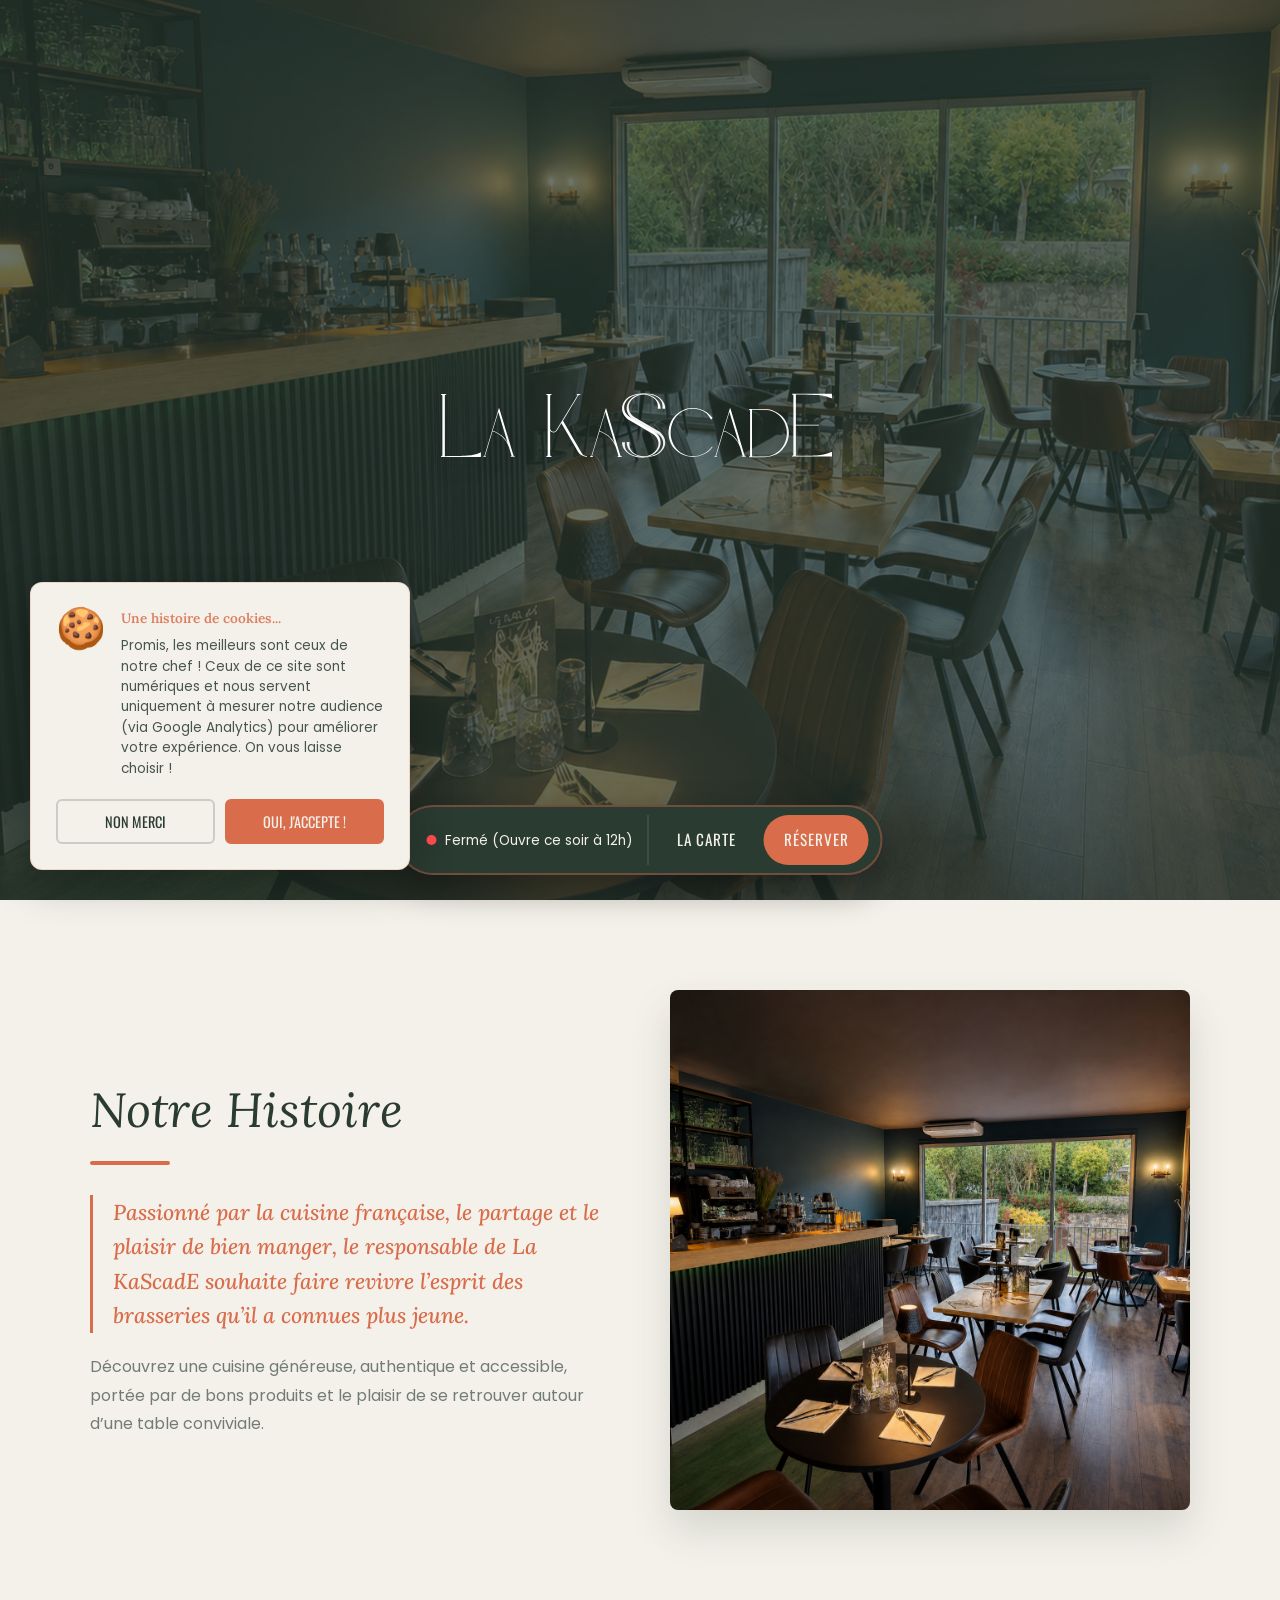
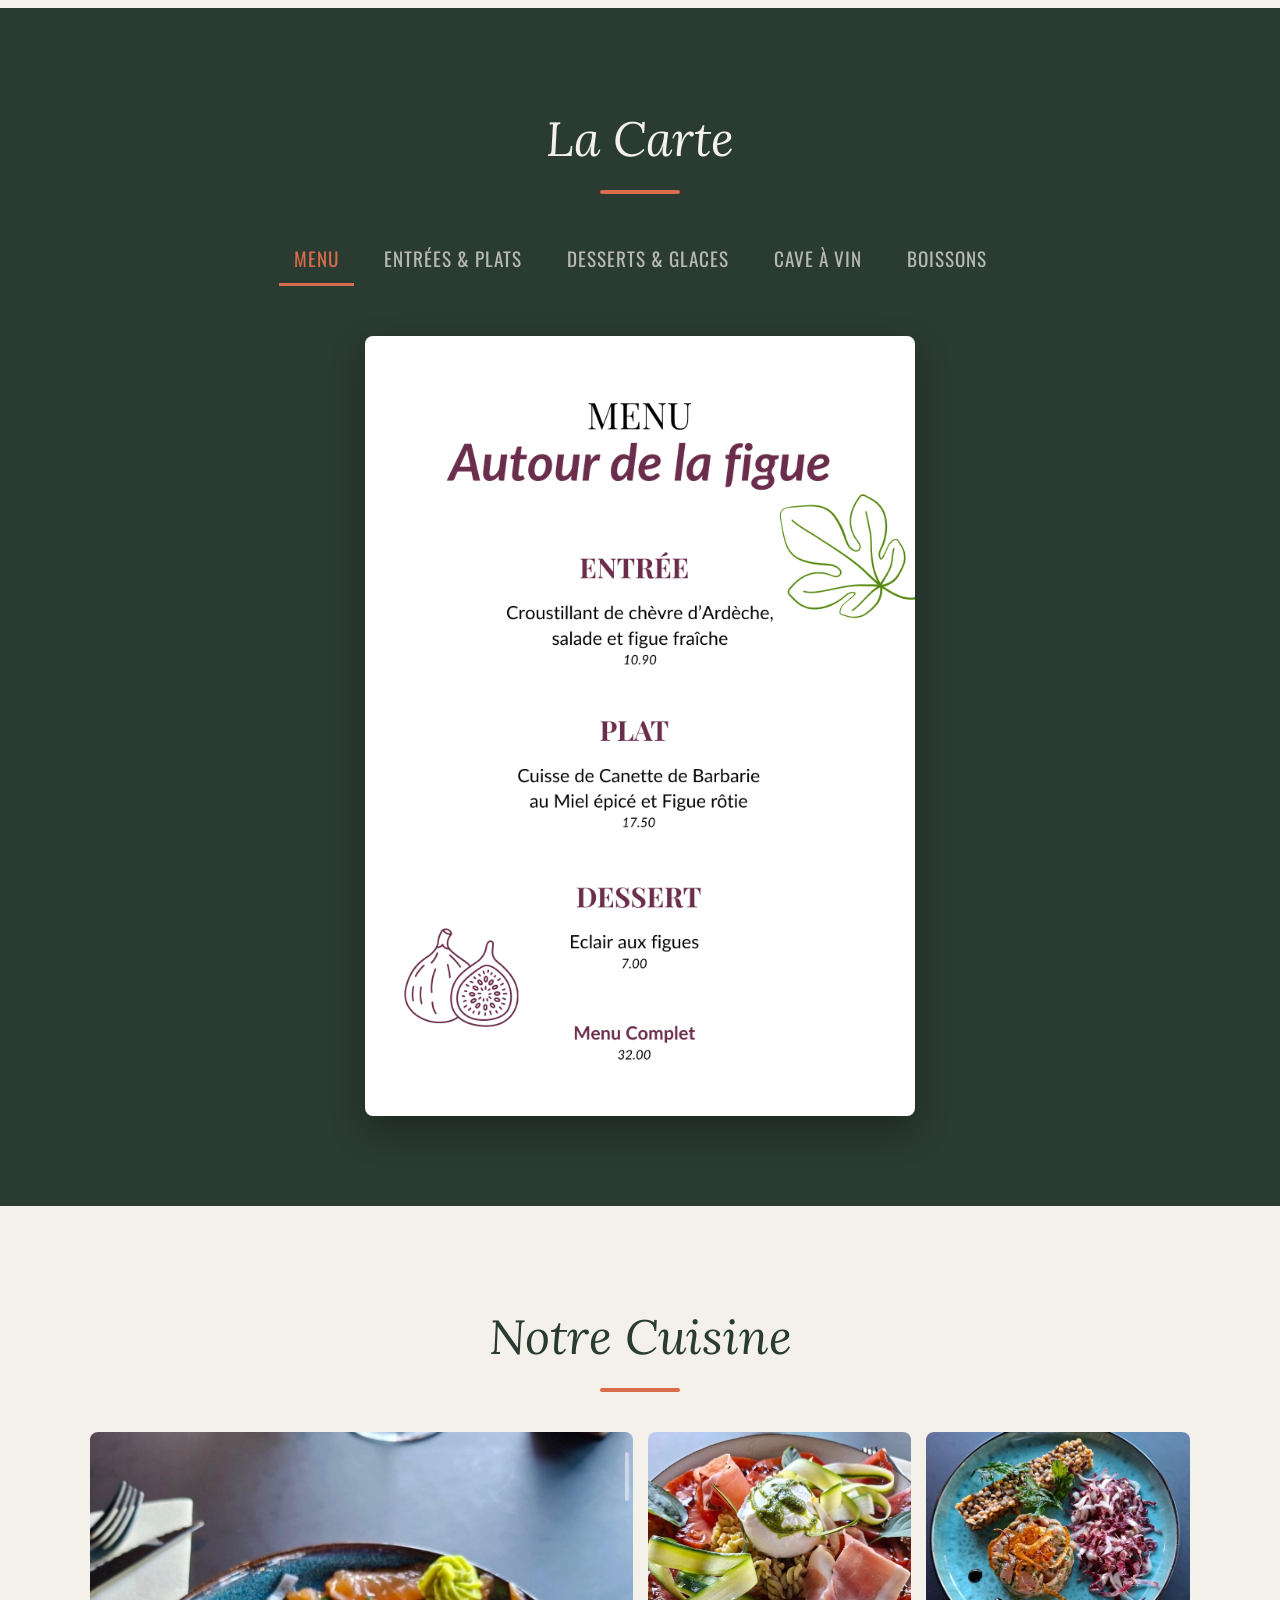
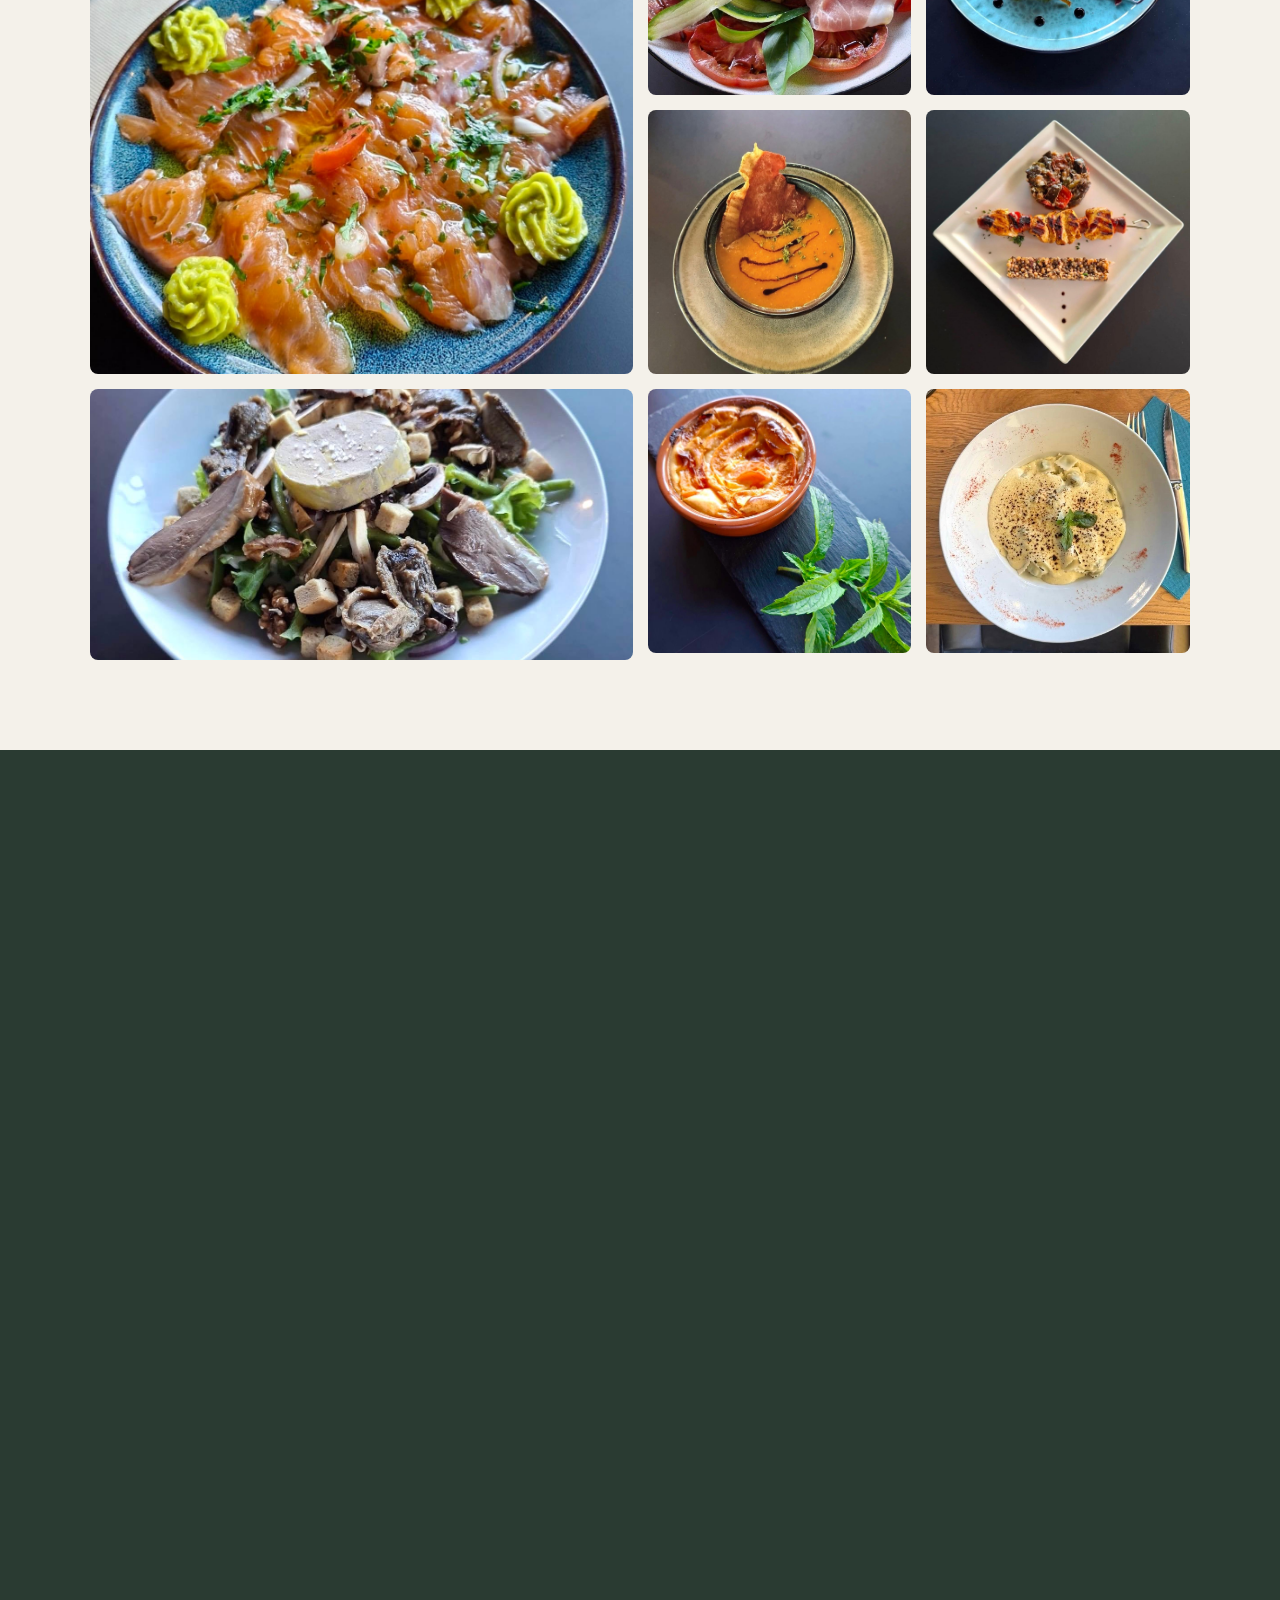
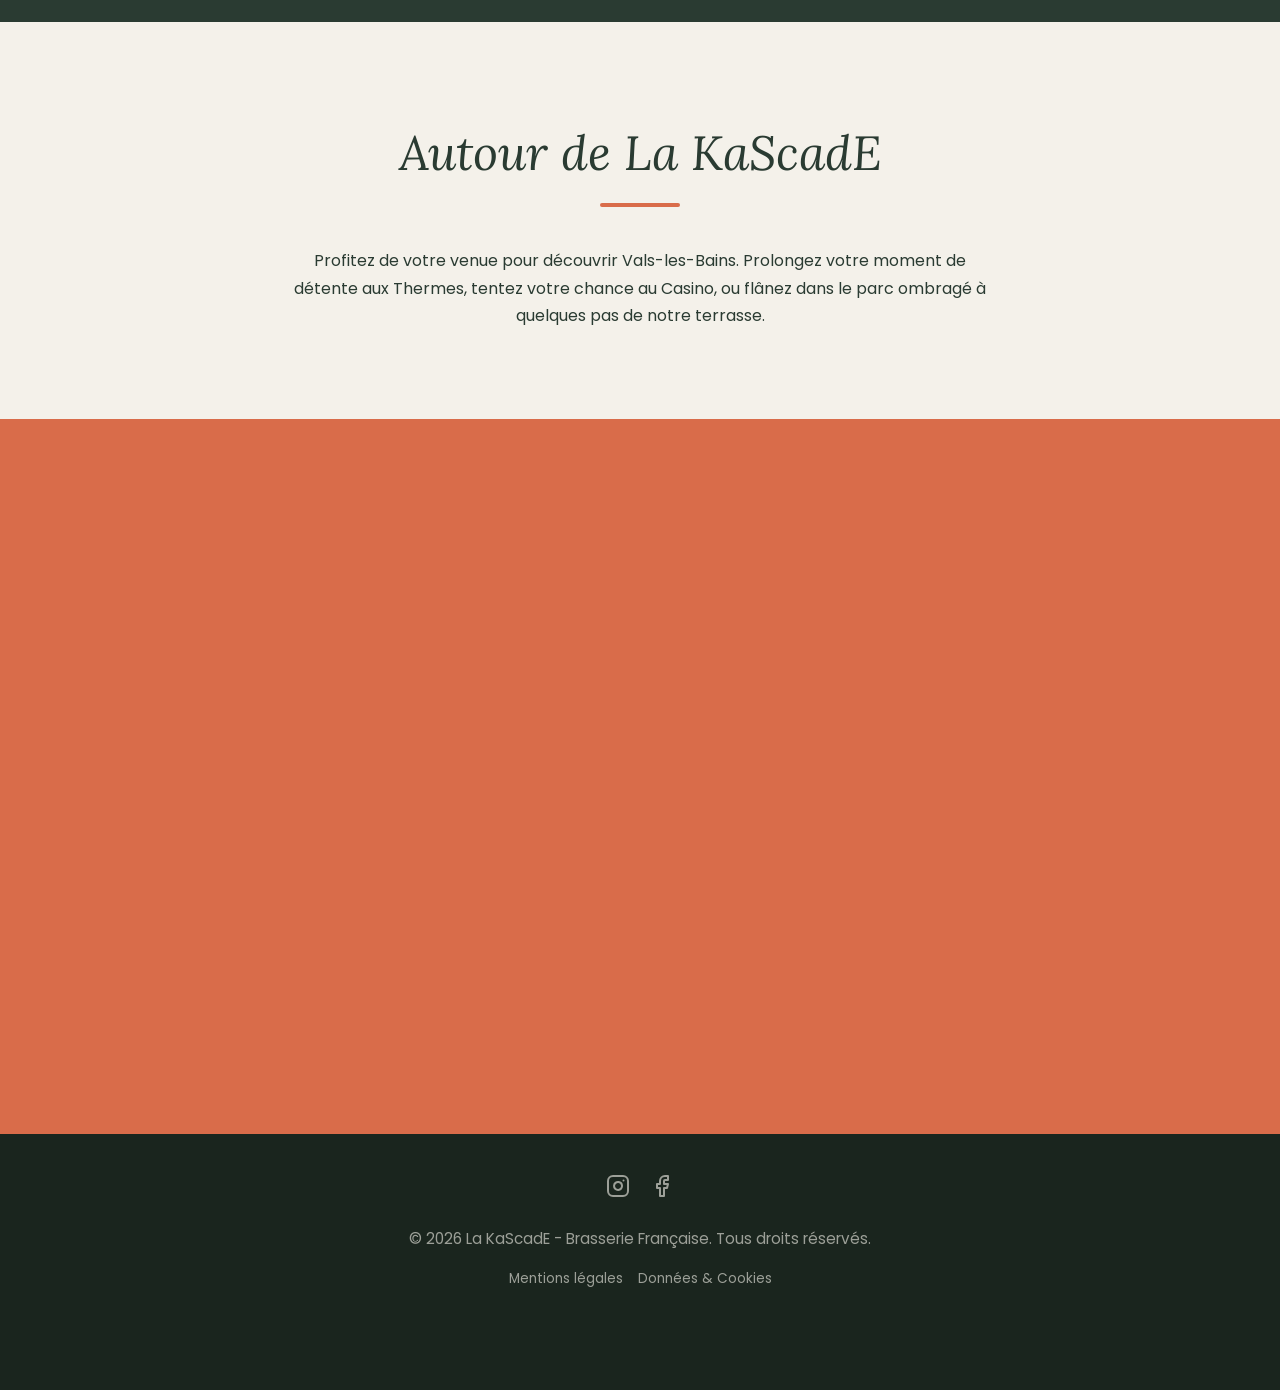
==== index.html @ a29c8360 "Add files via upload" ====
<!DOCTYPE html>
<html lang="fr">
<head>
    <meta charset="UTF-8">
    <meta name="viewport" content="width=device-width, initial-scale=1.0">
    <title>La KaScadE | Brasserie Française</title>

    <!-- L'ICÔNE DE L'ONGLET (FAVICON) -->
    <link rel="icon" href="images/favicon.png?v=2" type="image/png">
    
    <!-- Google Tag Manager (Désactivé par défaut pour RGPD) -->
    <script>
    window.loadGTM = function() {
        (function(w,d,s,l,i){w[l]=w[l]||[];w[l].push({'gtm.start':
        new Date().getTime(),event:'gtm.js'});var f=d.getElementsByTagName(s)[0],
        j=d.createElement(s),dl=l!='dataLayer'?'&l='+l:'';j.async=true;j.src=
        'https://www.googletagmanager.com/gtm.js?id='+i+dl;f.parentNode.insertBefore(j,f);
        })(window,document,'script','dataLayer','GTM-PRZZQ558');
    };
    </script>

    <link rel="preconnect" href="https://fonts.googleapis.com">
    <link rel="preconnect" href="https://fonts.gstatic.com" crossorigin>
    <link href="https://fonts.googleapis.com/css2?family=Lora:ital,wght@0,400;0,600;1,400&family=Oswald:wght@400;500;700&family=Poppins:wght@300;400;500;600&display=swap" rel="stylesheet">
    <link rel="stylesheet" href="style.css?v=2">
<script type="application/ld+json">
    {
      "@context": "https://schema.org",
      "@type": "Restaurant",
      "name": "La KaScadE",
      "image": "https://lakascade.fr/images/Logo.png",
      "address": {
        "@type": "PostalAddress",
        "streetAddress": "7 Rue Auguste Clément",
        "addressLocality": "Vals-les-Bains",
        "postalCode": "07600",
        "addressCountry": "FR"
      },
      "telephone": "+33667271938",
      "openingHoursSpecification": [
        { "@type": "OpeningHoursSpecification", "dayOfWeek": ["Tuesday", "Thursday", "Friday", "Saturday"], "opens": "12:00", "closes": "15:00" },
        { "@type": "OpeningHoursSpecification", "dayOfWeek": ["Tuesday", "Wednesday", "Thursday", "Friday", "Saturday"], "opens": "19:00", "closes": "22:00" },
        { "@type": "OpeningHoursSpecification", "dayOfWeek": "Sunday", "opens": "12:00", "closes": "15:00" }
      ]
    }
    </script>
</head>
<body>
    
<!-- ÉCRAN DE CHARGEMENT PREMIUM -->
    <div id="preloader" class="preloader">
        <img src="images/Logo.png" alt="La KaScadE" class="preloader-logo">
    </div>

    <!-- Google Tag Manager (noscript) -->
    <noscript><iframe src="https://www.googletagmanager.com/ns.html?id=GTM-PRZZQ558"
    height="0" width="0" style="display:none;visibility:hidden"></iframe></noscript>
    <!-- End Google Tag Manager (noscript) -->

    <header class="hero">
        <div class="hero-bg"></div>
        <div class="hero-overlay"></div>
        <div class="hero-content reveal">
             <h1 class="title" style="margin: 0;">
                <img src="images/Logo.svg" alt="La KaScadE" class="main-logo">
            </h1>
        </div>
    </header>

    <section id="histoire" class="section bg-light">
        <div class="container two-columns">
            <div class="text-content reveal">
                <h2 class="section-title">Notre Histoire</h2>
                <div class="divider"></div>
                <p class="editorial-punchline">Passionné par la cuisine française, le partage et le plaisir de bien manger, le responsable de La KaScadE souhaite faire revivre l’esprit des brasseries qu’il a connues plus jeune.</p>
                <p style="opacity: 0.8;">Découvrez une cuisine généreuse, authentique et accessible, portée par de bons produits et le plaisir de se retrouver autour d’une table conviviale.</p>
            </div>
            <div class="image-content">
                <img src="images/histoire.png" alt="L'esprit Brasserie">
            </div>
        </div>
    </section>

   <!-- MENU EN IMAGES -->
   <section id="menu" class="section bg-dark">
        <div class="container text-center">
            <h2 class="section-title text-light">La Carte</h2>
            <div class="divider center gold"></div>
            
            <div class="menu-tabs">
                <button class="tab-btn active" data-target="img-menu">Menu</button>
                <button class="tab-btn" data-target="img-plats">Entrées & Plats</button>
                <button class="tab-btn" data-target="img-desserts">Desserts & Glaces</button>
                <button class="tab-btn" data-target="img-cave">Cave à Vin</button>
                <button class="tab-btn" data-target="img-boissons">Boissons</button>
            </div>
            
            <div class="menu-image-container">
                <img id="img-menu" src="images/carte-menu.png" class="menu-img active" alt="Menu Spécial">
                <img id="img-plats" src="images/carte-plats.png" class="menu-img" alt="Entrées et Plats">
                <img id="img-desserts" src="images/carte-desserts.png" class="menu-img" alt="Desserts">
                <img id="img-cave" src="images/carte-cave.png" class="menu-img" alt="Cave à vin">
                <img id="img-boissons" src="images/carte-boissons.png" class="menu-img" alt="Boissons">
            </div>
        </div>
    </section>

   <!-- PHOTOS DES PLATS -->
    <section id="galerie" class="section bg-light">
        <div class="container text-center reveal">
            <h2 class="section-title">Notre Cuisine</h2>
            <div class="divider center"></div>
        </div>
        <div class="container">
            <div class="premium-gallery reveal">
                <div class="gallery-item item-large"><img src="images/1.jpeg" alt="Plat 1"></div>
                <div class="gallery-item"><img src="images/2.jpeg" alt="Plat 2"></div>
                <div class="gallery-item"><img src="images/3.jpeg" alt="Plat 3"></div>
                <div class="gallery-item"><img src="images/4.jpeg" alt="Plat 4"></div>
                <div class="gallery-item"><img src="images/5.jpeg" alt="Plat 5"></div>
                <div class="gallery-item item-wide"><img src="images/6.jpeg" alt="Plat 6"></div>
                <div class="gallery-item"><img src="images/7.jpeg" alt="Plat 7"></div>
                <div class="gallery-item"><img src="images/8.jpeg" alt="Plat 8"></div>
            </div>
        </div>
    </section>

    <!-- AVIS -->
    <section id="avis" class="section bg-dark">
        <div class="container text-center reveal">
            <h2 class="section-title text-light">Ce qu'ils disent de nous</h2>
            <div class="divider center gold"></div>
        </div>
        <div class="container">
            <div class="premium-reviews reveal">
                <div class="review-card">
                    <div class="stars">★★★★★</div>
                    <p class="quote">"Merci pour l’accueil chaleureux, repas parfait sur la terrasse, petit verre de vin. Belle continuation."</p>
                    <p class="author">— Alice P.</p>
                </div>
                <div class="review-card">
                    <div class="stars">★★★★★</div>
                    <p class="quote">"Excellent déjeuner à la Kascade ! Tout était délicieux. Service parfait. On reviendra avec grand plaisir."</p>
                    <p class="author">— Mollie</p>
                </div>
                <div class="review-card">
                    <div class="stars">★★★★★</div>
                    <p class="quote">"Repas délicieux, très copieux, personnel très agréable, je recommande sans hésitation."</p>
                    <p class="author">— Marieange N.</p>
                </div>
                <div class="review-card">
                    <div class="stars">★★★★★</div>
                    <p class="quote">"Service très agréable, avec des plats originaux et très bons."</p>
                    <p class="author">— Jérémy C.</p>
                </div>
                <div class="review-card">
                    <div class="stars">★★★★★</div>
                    <p class="quote">"Très bon restaurant découvert en visite début août, personnels aimables et sympathiques, un plus pour l'Irish gourmand."</p>
                    <p class="author">— Jessy B.</p>
                </div>
            </div>
        </div>
    </section>

    <!-- SECTION AUTOUR DE LA BRASSERIE -->
    <section id="autour" class="section bg-light">
        <div class="container text-center">
            <h2 class="section-title">Autour de La KaScadE</h2>
            <div class="divider center"></div>
            <p style="max-width: 700px; margin: 0 auto;">Profitez de votre venue pour découvrir Vals-les-Bains. Prolongez votre moment de détente aux Thermes, tentez votre chance au Casino, ou flânez dans le parc ombragé à quelques pas de notre terrasse.</p>
        </div>
    </section>

  <!-- CARTE CADEAU
    <section id="cadeau" class="section bg-dark">
        <div class="container text-center text-light">
            <h2 class="section-title text-light">Offrir un Bon Repas</h2>
            <div class="divider center gold"></div>
            <p style="margin-bottom: 30px;">Faites plaisir à vos proches avec une carte cadeau personnalisée.</p>
            
            <div data-fs-success hidden style="padding: 20px; border: 1px solid var(--accent-gold); color: var(--accent-gold); border-radius: 8px; margin: 0 auto; max-width: 600px; font-weight: bold; background: rgba(229, 193, 88, 0.1);">
                Merci ! Votre demande a bien été envoyée. Nous vous recontacterons très vite pour valider ensemble le bon cadeau.
            </div>

            <form id="cadeau-form" class="cadeau-form" action="https://formspree.io/f/mqpkgpkl" method="POST">
                
                <input type="text" name="nom" placeholder="Votre Nom & Prénom *" required oninvalid="this.setCustomValidity('Veuillez renseigner votre nom pour que nous puissions vous identifier.')" oninput="this.setCustomValidity('')" data-fs-field>
                
                <input type="email" name="email" placeholder="Votre Email * (pour valider le bon ensemble)" required oninvalid="this.setCustomValidity('Veuillez renseigner une adresse email valide.')" oninput="this.setCustomValidity('')" data-fs-field>
                
                <input type="tel" name="telephone" placeholder="Votre Numéro de Téléphone (Optionnel)" data-fs-field>
                
                <input type="text" name="destinataire" placeholder="Nom de la ou des personnes à qui est destiné ce bon *" required oninvalid="this.setCustomValidity('Veuillez indiquer le nom du ou des destinataires.')" oninput="this.setCustomValidity('')" data-fs-field>
                
                <textarea name="message" rows="5" placeholder="Ex: Bonjour, nous souhaiterions offrir un repas d'une valeur de 90€ à [Noms]... *" required oninvalid="this.setCustomValidity('Veuillez préciser votre demande (montant souhaité, menu...).')" oninput="this.setCustomValidity('')" data-fs-field></textarea>
                
                <button type="submit" class="btn btn-primary" data-fs-submit-btn>Envoyer la demande</button>
                <p style="font-size: 0.8rem; margin-top: 10px; color: rgba(255,255,255,0.5);">* Champs obligatoires</p>
                
            </form>
        </div>
    </section>

    <script>
        window.formspree = window.formspree || function () { (formspree.q = formspree.q || []).push(arguments); };
        formspree('initForm', { formElement: '#cadeau-form', formId: 'mqpkgpkl' });
    </script>
    <script src="https://unpkg.com/@formspree/ajax@1" defer></script>

    <script>
        window.formspree = window.formspree || function () { (formspree.q = formspree.q || []).push(arguments); };
        formspree('initForm', { formElement: '#cadeau-form', formId: 'mqpkgpkl' });
    </script>
    <script src="https://unpkg.com/@formspree/ajax@1" defer></script> -->

    <section id="contact" class="section bg-gold">
        <div class="container two-columns">
            <div class="contact-info reveal">
                <h2 class="section-title text-light">Informations Pratiques</h2>
                <div class="divider text-light"></div>
                
                <div class="info-item premium-info">
                    <svg xmlns="http://www.w3.org/2000/svg" width="24" height="24" viewBox="0 0 24 24" fill="none" stroke="currentColor" stroke-width="2" stroke-linecap="round" stroke-linejoin="round"><path d="M20 10c0 6-8 12-8 12s-8-6-8-12a8 8 0 0 1 16 0Z"/><circle cx="12" cy="10" r="3"/></svg>
                    <div>
                        <h3>Adresse</h3>
                        <p>7 Rue Auguste Clément<br>07600 Vals-les-Bains</p>
                    </div>
                </div>
                
                <div class="info-item premium-info">
                    <svg xmlns="http://www.w3.org/2000/svg" width="24" height="24" viewBox="0 0 24 24" fill="none" stroke="currentColor" stroke-width="2" stroke-linecap="round" stroke-linejoin="round"><path d="M22 16.92v3a2 2 0 0 1-2.18 2 19.79 19.79 0 0 1-8.63-3.07 19.5 19.5 0 0 1-6-6 19.79 19.79 0 0 1-3.07-8.67A2 2 0 0 1 4.11 2h3a2 2 0 0 1 2 1.72 12.84 12.84 0 0 0 .7 2.81 2 2 0 0 1-.45 2.11L8.09 9.91a16 16 0 0 0 6 6l1.27-1.27a2 2 0 0 1 2.11-.45 12.84 12.84 0 0 0 2.81.7A2 2 0 0 1 22 16.92z"/></svg>
                    <div>
                        <h3>Téléphone</h3>
                        <p>06 67 27 19 38</p>
                    </div>
                </div>
                
                <div class="info-item premium-info">
                    <svg xmlns="http://www.w3.org/2000/svg" width="24" height="24" viewBox="0 0 24 24" fill="none" stroke="currentColor" stroke-width="2" stroke-linecap="round" stroke-linejoin="round"><circle cx="12" cy="12" r="10"/><polyline points="12 6 12 12 16 14"/></svg>
                    <div>
                        <h3>Horaires</h3>
                        <p><strong>Mar, Jeu, Ven, Sam :</strong> 12h-15h & 19h-22h<br>
                        <strong>Mercredi :</strong> 19h-22h (Fermé le midi)<br>
                        <strong>Dimanche :</strong> 12h-15h<br>
                        <strong>Lundi :</strong> Fermé</p>
                    </div>
                </div>
            </div>
            <div class="map-container reveal">
                <iframe src="https://maps.google.com/maps?q=7%20Rue%20Auguste%20Cl%C3%A9ment,%2007600%20Vals-les-Bains&t=&z=15&ie=UTF8&iwloc=&output=embed" width="100%" height="100%" style="border:0;" allowfullscreen="" loading="lazy" referrerpolicy="no-referrer-when-downgrade"></iframe>
            </div>
        </div>
    </section>

    <footer>
        <div class="container">
            <div class="social-links" style="margin-bottom: 20px; display: flex; justify-content: center; gap: 20px;">
                <a href="https://www.instagram.com/la_kascade/" target="_blank" class="social-icon" aria-label="Instagram">
                    <svg xmlns="http://www.w3.org/2000/svg" width="24" height="24" viewBox="0 0 24 24" fill="none" stroke="currentColor" stroke-width="2" stroke-linecap="round" stroke-linejoin="round"><rect width="20" height="20" x="2" y="2" rx="5" ry="5"/><path d="M16 11.37A4 4 0 1 1 12.63 8 4 4 0 0 1 16 11.37z"/><line x1="17.5" x2="17.51" y1="6.5" y2="6.5"/></svg>
                </a>
                <a href="https://www.facebook.com/profile.php?id=61574041990004" target="_blank" class="social-icon" aria-label="Facebook">
                    <svg xmlns="http://www.w3.org/2000/svg" width="24" height="24" viewBox="0 0 24 24" fill="none" stroke="currentColor" stroke-width="2" stroke-linecap="round" stroke-linejoin="round"><path d="M18 2h-3a5 5 0 0 0-5 5v3H7v4h3v8h4v-8h3l1-4h-4V7a1 1 0 0 1 1-1h3z"/></svg>
                </a>
            </div>
            <p>&copy; 2026 La KaScadE - Brasserie Française. Tous droits réservés.</p>
            <div style="margin-top: 15px; font-size: 0.85rem; display: flex; justify-content: center; gap: 15px; flex-wrap: wrap;">
                <a href="mentions-legales.html" style="color: rgba(244, 241, 234, 0.6); text-decoration: none;">Mentions légales</a>
<a href="politique-confidentialite.html" style="color: rgba(244, 241, 234, 0.6); text-decoration: none;">Données & Cookies</a>
            </div>
        </div>
    </footer>

<!-- BANDEAU COOKIES RGPD PREMIUM & FUN -->
<div id="cookie-banner" class="cookie-banner" style="display: none;">
    <div class="cookie-content">
        <div class="cookie-icon">🍪</div>
        <div class="cookie-text">
            <p class="cookie-title">Une histoire de cookies...</p>
            <p>Promis, les meilleurs sont ceux de notre chef ! Ceux de ce site sont numériques et nous servent uniquement à mesurer notre audience (via Google Analytics) pour améliorer votre expérience. On vous laisse choisir !</p>
        </div>
    </div>
    <div class="cookie-buttons">
        <button id="btn-refuse-cookies" class="btn-cookie btn-cookie-refuse">Non merci</button>
        <button id="btn-accept-cookies" class="btn-cookie btn-cookie-accept">Oui, j'accepte !</button>
    </div>
</div>

<!-- BARRE D'ACTION FLOTTANTE PREMIUM -->
    <div class="floating-bar">
        <div class="status-indicator">
            <span id="status-dot" class="dot"></span>
            <span id="status-text" class="status-text">Vérification...</span>
        </div>
        <a href="#menu" class="float-item">La Carte</a>
        <a href="#contact" class="float-item highlight">Réserver</a>
    </div>

    <script src="app.js"></script>
</body>
</html>
---- style.css ----
:root {
    --primary-dark: #2A3B32; /* Vert Forêt / Ardoise (Convivial et nature) */
    --primary-light: #F4F1EA; /* Blanc cassé / Avoine (Chaleureux) */
    --accent-gold: #D96C4A; /* Terracotta / Brique (Gourmand et dynamique) */
    --font-title: 'Oswald', sans-serif; /* Police style enseigne de bistrot moderne */
    --font-subtitle: 'Lora', serif; /* Police douce et lisible */
    --font-body: 'Poppins', sans-serif; 
}

* { margin: 0; padding: 0; box-sizing: border-box; }
html { scroll-behavior: smooth; }
body { font-family: var(--font-body); color: var(--primary-dark); background-color: var(--primary-light); line-height: 1.7; overflow-x: hidden; }

/* Typographie modernisée */
.title { font-family: var(--font-title); font-size: 5.5rem; font-weight: 700; text-transform: uppercase; letter-spacing: 2px; line-height: 1.1; }
.subtitle { font-family: var(--font-subtitle); font-style: italic; font-size: 1.4rem; margin-bottom: 15px; color: var(--accent-gold); }
.section-title { font-family: var(--font-title); font-size: 3.5rem; text-transform: uppercase; color: var(--primary-dark); margin-bottom: 10px; letter-spacing: 1px; }

.text-light { color: var(--primary-light) !important; }
.text-center { text-align: center; }
.bg-dark { background-color: var(--primary-dark); }
.bg-light { background-color: var(--primary-light); }
.bg-gold { background-color: var(--accent-gold); color: var(--primary-light); } /* Le fond Terracotta mettra le texte en blanc */

.divider { width: 80px; height: 4px; background-color: var(--accent-gold); margin-bottom: 30px; border-radius: 2px; }
.divider.center { margin: 0 auto 40px auto; }
.divider.gold { background-color: var(--accent-gold); }
.divider.text-light { background-color: var(--primary-light); }

.section { padding: 90px 20px; }
.container { max-width: 1100px; margin: 0 auto; }

.two-columns { display: flex; gap: 60px; align-items: center; }
.two-columns > div { flex: 1; }
@media (max-width: 768px) { .two-columns { flex-direction: column; } .title { font-size: 4rem; } .section-title { font-size: 2.5rem; } }

/* Boutons punchy et modernes (moins ronds) */
.btn {
    display: inline-block; padding: 15px 35px; font-family: var(--font-title); 
    text-decoration: none; text-transform: uppercase; letter-spacing: 1px; 
    font-size: 1.1rem; border-radius: 6px; transition: all 0.3s ease; cursor: pointer; border: none; font-weight: 500;
}
.btn-primary { background-color: var(--accent-gold); color: var(--primary-light); border: 2px solid var(--accent-gold); }
.btn-primary:hover { background-color: transparent; color: var(--accent-gold); }
.btn-outline { background-color: transparent; color: var(--primary-light); border: 2px solid var(--primary-light); }
.btn-outline:hover { background-color: var(--primary-light); color: var(--primary-dark); }

.hero {
    height: 100vh; background-image: url('images/histoire.png?v=3');
    background-size: cover; background-position: center 70%; position: relative; 
    display: flex; align-items: center; justify-content: center; text-align: center; color: var(--primary-light);
}
.hero-overlay { position: absolute; top: 0; left: 0; right: 0; bottom: 0; background-color: rgba(42, 59, 50, 0.7); } /* Overlay vert forêt transparent */
.hero-content { position: relative; z-index: 1; padding: 20px; }
.main-logo {
    width: 450px; /* Taille idéale sur ordinateur */
    max-width: 90vw; /* Empêche de déborder sur téléphone */
    height: auto;
}

.image-content img { width: 100%; border-radius: 8px; box-shadow: 0 20px 40px rgba(42, 59, 50, 0.15); }

/* --- MENU EN IMAGES --- */
.menu-tabs { display: flex; justify-content: center; flex-wrap: wrap; gap: 15px; margin-bottom: 50px; }
.tab-btn {
    background: transparent; color: rgba(244, 241, 234, 0.7); border: none; border-bottom: 3px solid transparent;
    padding: 10px 15px; font-family: var(--font-title); font-size: 1.2rem; letter-spacing: 1px;
    cursor: pointer; transition: all 0.3s ease; text-transform: uppercase;
}
.tab-btn:hover { color: var(--primary-light); }
.tab-btn.active { color: var(--accent-gold); border-bottom: 3px solid var(--accent-gold); }

.menu-image-container { 
    max-width: 550px; /* Au lieu de 800px pour réduire la taille des cartes */
    margin: 0 auto; text-align: center; min-height: 500px; 
}
.menu-img { 
    width: 100%; border-radius: 8px; box-shadow: 0 15px 35px rgba(0,0,0,0.3); 
    display: none; opacity: 0; transition: opacity 0.4s ease; 
}
.menu-img.active { 
    display: block; opacity: 1; 
}

/* --- CARROUSELS SCROLL INFINI --- */
.carousel-wrapper { overflow: hidden; white-space: nowrap; width: 100%; padding: 30px 0; position: relative; }
.carousel-wrapper::before, .carousel-wrapper::after {
    content: ""; position: absolute; top: 0; width: 100px; height: 100%; z-index: 2;
}
.bg-light .carousel-wrapper::before { left: 0; background: linear-gradient(to right, var(--primary-light), transparent); }
.bg-light .carousel-wrapper::after { right: 0; background: linear-gradient(to left, var(--primary-light), transparent); }
.bg-gold .carousel-wrapper::before { left: 0; background: linear-gradient(to right, var(--accent-gold), transparent); }
.bg-gold .carousel-wrapper::after { right: 0; background: linear-gradient(to left, var(--accent-gold), transparent); }

.carousel-track { display: inline-block; animation: scroll 40s linear infinite; }
.carousel-track:hover { animation-play-state: paused; }

.photos-track img { height: 300px; width: 240px; object-fit: cover; border-radius: 8px; margin: 0 12px; display: inline-block; box-shadow: 0 8px 20px rgba(0,0,0,0.15); }

.reviews-track .review-card {
    display: inline-block; white-space: normal; width: 340px; background: var(--primary-light);
    color: var(--primary-dark); padding: 30px; border-radius: 8px; margin: 0 15px;
    box-shadow: 0 10px 25px rgba(0,0,0,0.1); font-family: var(--font-subtitle); font-style: italic; vertical-align: top;
    font-size: 1.05rem;
}

@keyframes scroll { 0% { transform: translateX(0); } 100% { transform: translateX(-50%); } }

/* --- FORMULAIRE CARTE CADEAU --- */
.cadeau-form { max-width: 600px; margin: 0 auto; display: flex; flex-direction: column; gap: 15px; }
.cadeau-form input, .cadeau-form select, .cadeau-form textarea {
    width: 100%; padding: 16px; border-radius: 6px; border: 2px solid rgba(244, 241, 234, 0.1);
    background: rgba(255,255,255,0.03); color: var(--primary-light); font-family: var(--font-body); font-size: 1rem;
    transition: border-color 0.3s ease;
}
.cadeau-form input:focus, .cadeau-form textarea:focus { outline: none; border-color: var(--accent-gold); background: rgba(255,255,255,0.08); }
.cadeau-form input::placeholder, .cadeau-form textarea::placeholder { color: rgba(244, 241, 234, 0.5); }

.info-item { margin-bottom: 30px; color: var(--primary-light); }
.info-item h3 { font-family: var(--font-title); text-transform: uppercase; font-size: 1.4rem; margin-bottom: 5px; color: var(--primary-dark); }
.bg-gold .info-item p { color: var(--primary-light); }

.map-container { height: 420px; border-radius: 8px; overflow: hidden; box-shadow: 0 15px 40px rgba(42, 59, 50, 0.2); }

footer { 
    background-color: #1a251e; color: rgba(244, 241, 234, 0.6); 
    text-align: center; 
    padding: 40px 0 100px 0; /* Les 100px dégagent l'espace pour la barre flottante */
    font-size: 0.95rem; 
}

/* --- BARRE D'ACTION FLOTTANTE --- */
.floating-bar {
    position: fixed; bottom: 25px; left: 50%; transform: translateX(-50%);
    background-color: var(--primary-dark);
    border: 2px solid rgba(217, 108, 74, 0.4);
    padding: 8px 12px; border-radius: 50px; display: flex; gap: 8px;
    box-shadow: 0 15px 35px rgba(0, 0, 0, 0.4); z-index: 9999;
}

.float-item {
    color: var(--primary-light); text-decoration: none; font-family: var(--font-title);
    font-size: 0.95rem; letter-spacing: 1px; padding: 12px 20px; border-radius: 40px;
    transition: all 0.3s ease; white-space: nowrap; text-transform: uppercase;
}
.float-item:hover { color: var(--accent-gold); background-color: rgba(255, 255, 255, 0.05); }

.float-item.highlight { background-color: var(--accent-gold); color: var(--primary-light); }
.float-item.highlight:hover { background-color: var(--primary-light); color: var(--accent-gold); }

/* ========================================= */
/* 📱 OPTIMISATIONS POUR TÉLÉPHONES MOBILES  */
/* ========================================= */

/* 1. Bloquer définitivement la marge blanche à droite */
html, body {
    overflow-x: hidden !important;
    max-width: 100vw !important;
    width: 100%;
}

/* ========================================= */
/* ✨ EFFETS PREMIUM & MICRO-INTERACTIONS    */
/* ========================================= */

/* Couleur de sélection du texte (Détail ultra-pro) */
::selection {
    background-color: var(--accent-gold);
    color: var(--primary-light);
}

/* Écran de chargement (Rideau cinématique) */
.preloader {
    position: fixed; top: 0; left: 0; width: 100%; height: 100%;
    background-color: var(--primary-dark);
    display: flex; justify-content: center; align-items: center;
    z-index: 100000; /* Toujours au-dessus de tout */
    transition: transform 0.9s cubic-bezier(0.77, 0, 0.175, 1);
}
.preloader.hidden {
    transform: translateY(-100%); /* Glisse vers le haut */
}
.preloader-logo {
    width: 200px;
    animation: pulseLogo 2s infinite ease-in-out;
}
@keyframes pulseLogo {
    0% { transform: scale(0.95); opacity: 0.7; }
    50% { transform: scale(1.05); opacity: 1; }
    100% { transform: scale(0.95); opacity: 0.7; }
}

/* Statut d'ouverture dynamique dans la barre */
.status-indicator {
    display: flex; align-items: center; gap: 8px;
    padding: 0 15px; border-right: 1px solid rgba(244, 241, 234, 0.2);
}
.dot {
    width: 10px; height: 10px; border-radius: 50%;
    background-color: #4ade80; /* Vert par défaut */
    box-shadow: 0 0 10px currentColor;
    animation: blinkDot 2s infinite;
}
.status-text {
    color: var(--primary-light); font-family: var(--font-body);
    font-size: 0.85rem; white-space: nowrap;
}
@keyframes blinkDot {
    0% { opacity: 0.4; }
    50% { opacity: 1; }
    100% { opacity: 0.4; }
}
/* ========================================= */
/* 🎨 DESIGN PREMIUM "TASTE SKILL"           */
/* ========================================= */

/* 1. HERO CINÉMATIQUE (Slow Zoom) */
.hero {
    position: relative; overflow: hidden; background-image: none;
}
.hero-bg {
    position: absolute; top: 0; left: 0; width: 100%; height: 100%;
    background-image: url('images/histoire.png?v=3');
    background-size: cover; background-position: center 70%;
    animation: slowZoom 25s linear infinite alternate;
    z-index: 0;
}
@keyframes slowZoom {
    0% { transform: scale(1); }
    100% { transform: scale(1.15); }
}

/* 2. MICROCOPY & SCROLL INDICATOR */
.microcopy {
    font-family: var(--font-title); font-size: 0.95rem;
    letter-spacing: 5px; color: var(--accent-gold);
    margin-bottom: 30px; text-transform: uppercase;
}
.scroll-indicator {
    width: 1px; height: 70px; background: rgba(244, 241, 234, 0.2);
    margin: 50px auto 0; position: relative; overflow: hidden;
}
.scroll-indicator::after {
    content: ''; position: absolute; top: 0; left: 0; width: 100%; height: 50%;
    background: var(--accent-gold);
    animation: scrollDown 2s infinite ease-in-out;
}
@keyframes scrollDown {
    0% { transform: translateY(-100%); }
    100% { transform: translateY(200%); }
}

/* 3. STYLE ÉDITORIAL (Histoire) - Version affinée */
.editorial-punchline {
    font-family: var(--font-subtitle); 
    font-style: italic; /* L'italique donne le côté "citation/magazine" */
    font-size: 1.35rem; /* Plus petit et plus raffiné */
    font-weight: 500;
    line-height: 1.6; /* On aère l'espace entre les lignes */
    color: var(--accent-gold); /* On le met en Terracotta pour le détacher du reste */
    margin-bottom: 20px;
    border-left: 3px solid var(--accent-gold); /* Petite ligne verticale chic */
    padding-left: 20px; /* Espace entre la ligne et le texte */
}

/* On adoucit le texte normal juste en dessous pour maximiser le contraste */
.text-content p[style] {
    font-size: 1rem;
    line-height: 1.8;
    color: rgba(42, 59, 50, 0.8);
}
/* 4. MOTEUR D'ANIMATION (Scroll Reveal) */
.reveal {
    opacity: 0; transform: translateY(40px);
    transition: opacity 0.9s cubic-bezier(0.25, 1, 0.5, 1), transform 0.9s cubic-bezier(0.25, 1, 0.5, 1);
}
.reveal.active {
    opacity: 1; transform: translateY(0);
}

/* 5. ÉLÉGANCE DES TITRES ET ICÔNES */
.section-title {
    font-family: var(--font-subtitle) !important;
    text-transform: none !important;
    font-style: italic;
    font-weight: 400;
    font-size: 3rem;
    letter-spacing: 0;
}
.premium-info {
    display: flex;
    align-items: flex-start;
    gap: 15px;
}
.premium-info svg {
    flex-shrink: 0;
    color: var(--primary-light);
    margin-top: 3px;
}
.social-icon {
    color: rgba(244, 241, 234, 0.6);
    transition: color 0.3s ease, transform 0.3s ease;
    display: inline-block;
}
.social-icon:hover {
    color: var(--accent-gold);
    transform: translateY(-3px);
}

/* --- NOUVELLE GALERIE 8 PHOTOS (4 colonnes) --- */
.premium-gallery {
    display: grid;
    grid-template-columns: repeat(4, 1fr);
    gap: 15px; max-width: 1100px; margin: 40px auto 0;
}
.gallery-item {
    border-radius: 8px; overflow: hidden; aspect-ratio: 1; 
}
.gallery-item img {
    width: 100%; height: 100%; object-fit: cover;
    transition: transform 0.6s cubic-bezier(0.25, 1, 0.5, 1);
}
.gallery-item:hover img {
    transform: scale(1.08); 
}
.item-large {
    grid-column: span 2; grid-row: span 2; /* Prend 4 cases */
}
.item-wide {
    grid-column: span 2; aspect-ratio: 2/1; /* Prend 2 cases en largeur */
}

/* --- NOUVEAUX AVIS (Flexbox pour centrer 5 éléments) --- */
.premium-reviews {
    display: flex; flex-wrap: wrap; justify-content: center;
    gap: 30px; max-width: 1100px; margin: 40px auto 0;
}
.premium-reviews .review-card {
    width: calc(33.333% - 20px); min-width: 300px; /* 3 par ligne max */
    border-top: 1px solid rgba(217, 108, 74, 0.3); 
    padding: 30px 0; color: var(--primary-light); text-align: left;
}
.premium-reviews .stars {
    color: var(--accent-gold); font-size: 1.2rem; margin-bottom: 20px;
}
.premium-reviews .quote {
    font-family: var(--font-subtitle); font-style: italic;
    font-size: 1.1rem; line-height: 1.6; margin-bottom: 25px;
}
.premium-reviews .author {
    font-family: var(--font-title); font-size: 0.95rem;
    text-transform: uppercase; letter-spacing: 1px; color: rgba(244, 241, 234, 0.5);
}
/* ========================================= */
/* 📱 OPTIMISATIONS POUR TÉLÉPHONES MOBILES  */
/* ========================================= */
@media (max-width: 768px) {
    .main-logo {
        max-width: 85% !important; 
        height: auto;
        margin-top: 0;
    }
    
    /* 1. ON RÉAFFICHE ET ON OPTIMISE L'INDICATEUR D'HEURE */
    .status-indicator { 
        display: flex !important; 
        padding: 0 8px 0 5px !important; /* Marges réduites */
        gap: 5px !important;
    }
    .status-text {
        font-size: 0.75rem !important; /* Texte affiné pour le mobile */
    }
    
    .section-title {
        font-size: 2.2rem !important;
        line-height: 1.2;
        word-wrap: break-word; 
    }
    .section {
        padding: 60px 15px !important;
    }
    
    /* 2. ON LAISSE LES GRILLES RESPONSIVES */
    .premium-gallery { grid-template-columns: repeat(2, 1fr); gap: 8px; }
    .item-large, .item-wide { grid-column: span 1; grid-row: span 1; aspect-ratio: 1; }
    .premium-reviews { grid-template-columns: 1fr; gap: 10px; }
    .premium-reviews .review-card { padding: 20px 0; }
    
    /* 3. ON ÉLARGIT LA BARRE FLOTTANTE POUR TOUT FAIRE RENTRER */
    .floating-bar {
        width: 95vw !important; /* Utilise 95% de la largeur de l'écran */
        max-width: 420px !important; 
        bottom: 15px !important;
        padding: 6px 8px !important;
        gap: 5px !important; 
        justify-content: space-between !important; /* Espacement optimal */
    }
    .float-item {
        font-size: 0.8rem !important;
        padding: 8px 12px !important;
    }
}

/* --- BANDEAU COOKIES RGPD PREMIUM & FUN --- */
.cookie-banner {
    position: fixed; 
    bottom: 30px; 
    left: 30px; 
    max-width: 380px;
    background-color: var(--primary-light); 
    color: var(--primary-dark);
    border-radius: 12px;
    box-shadow: 0 15px 40px rgba(0,0,0,0.25); 
    padding: 25px; 
    z-index: 100000; /* Passe par-dessus la barre flottante */
    border: 1px solid rgba(217, 108, 74, 0.2);
}
.cookie-content {
    display: flex; 
    gap: 15px; 
    align-items: flex-start; 
    margin-bottom: 20px;
}
.cookie-icon {
    font-size: 2.5rem; 
    line-height: 1;
    animation: wiggle 3s infinite ease-in-out;
}
.cookie-title {
    font-family: var(--font-subtitle); 
    font-weight: 600; 
    font-size: 1.25rem; 
    margin-bottom: 8px; 
    color: var(--accent-gold);
}
.cookie-text p {
    font-size: 0.85rem; 
    line-height: 1.5; 
    opacity: 0.85;
}
.cookie-buttons {
    display: flex; 
    gap: 10px;
}
.btn-cookie {
    flex: 1;
    padding: 10px; 
    border-radius: 6px; 
    font-family: var(--font-title); 
    text-transform: uppercase; 
    font-size: 0.9rem; 
    cursor: pointer; 
    transition: all 0.3s ease; 
    text-align: center;
}
.btn-cookie-accept {
    background-color: var(--accent-gold); 
    color: var(--primary-light); 
    border: 2px solid var(--accent-gold);
}
.btn-cookie-accept:hover {
    background-color: transparent; 
    color: var(--accent-gold);
}
.btn-cookie-refuse {
    background-color: transparent; 
    color: var(--primary-dark); 
    border: 2px solid rgba(42, 59, 50, 0.2);
}
.btn-cookie-refuse:hover {
    border-color: var(--primary-dark);
}

@keyframes wiggle {
    0%, 100% { transform: rotate(0deg); }
    10% { transform: rotate(-10deg); }
    20% { transform: rotate(10deg); }
    30% { transform: rotate(0deg); }
}

/* Adaptation pour les téléphones */
@media (max-width: 768px) {
    .cookie-banner {
        bottom: 0; left: 0; right: 0; 
        max-width: 100%; 
        border-radius: 20px 20px 0 0; /* Arrondi uniquement en haut */
        border: none;
        border-top: 2px solid var(--accent-gold);
    }
}
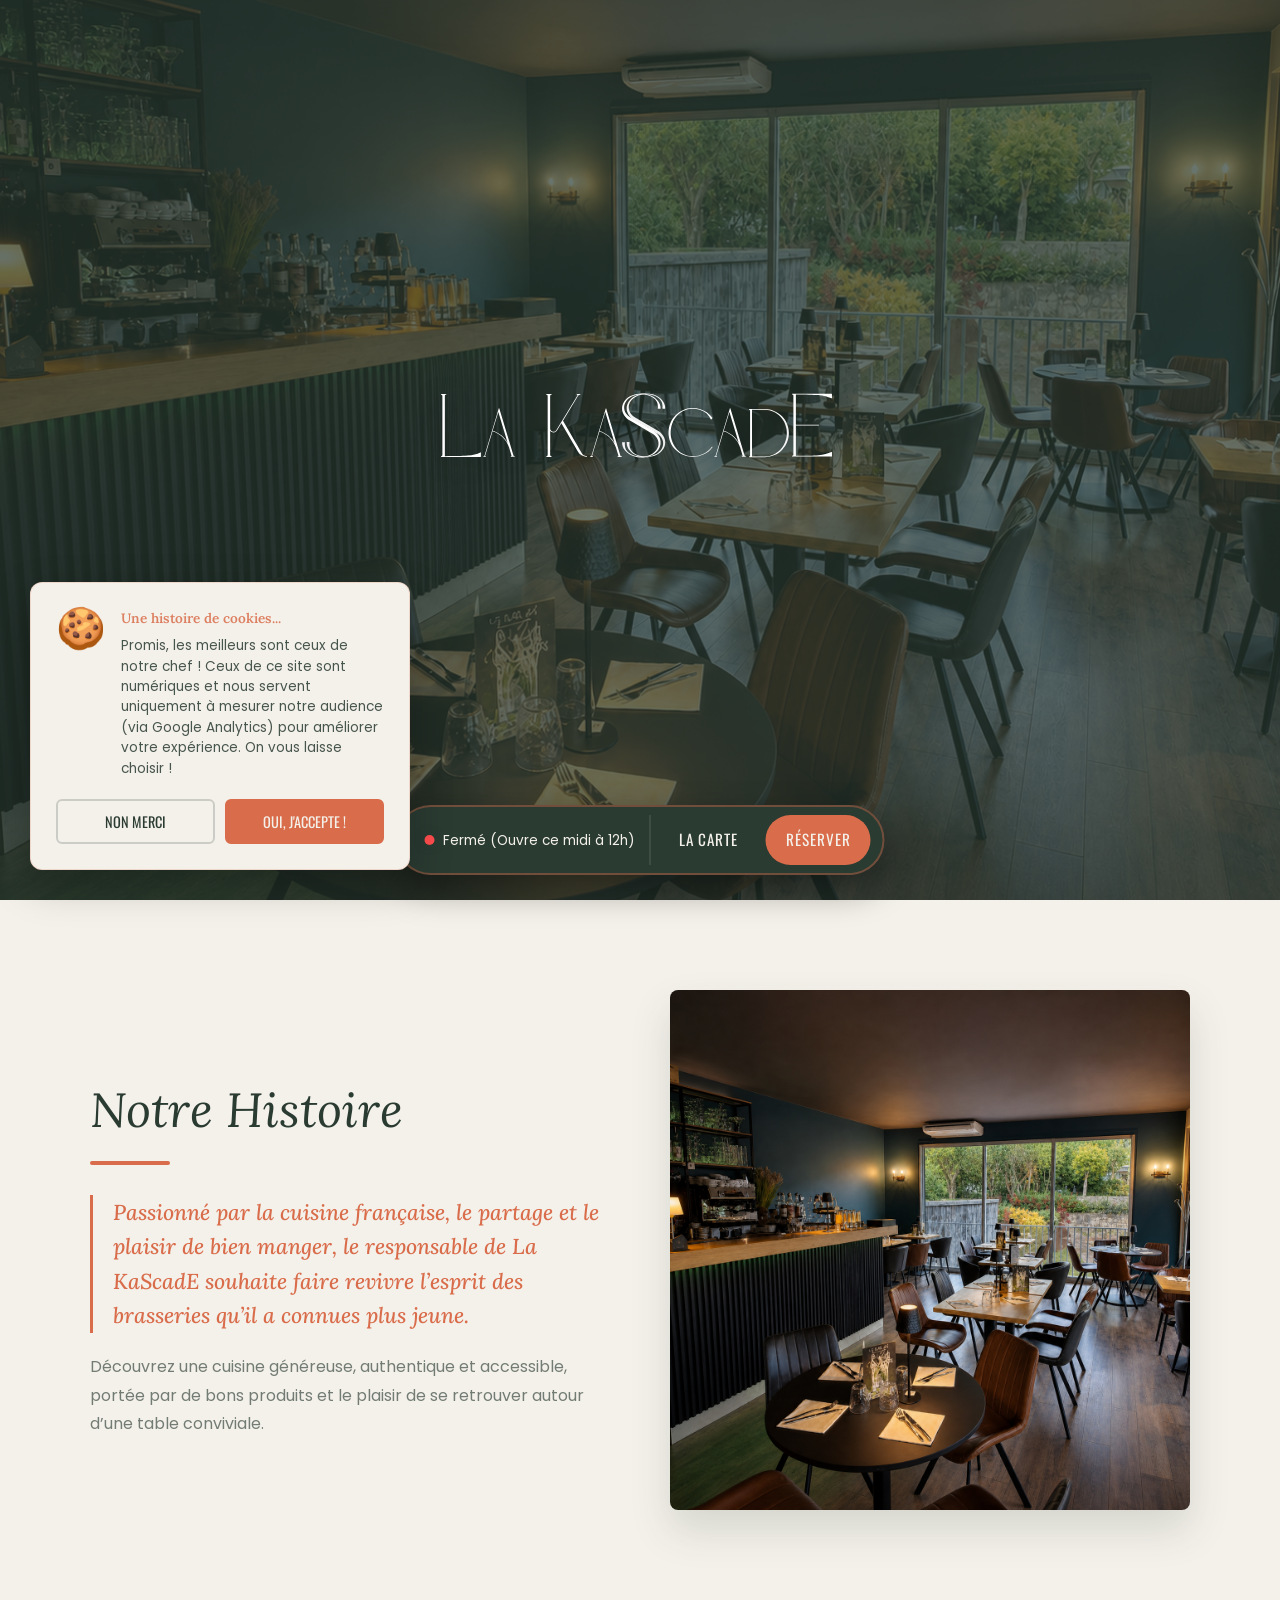
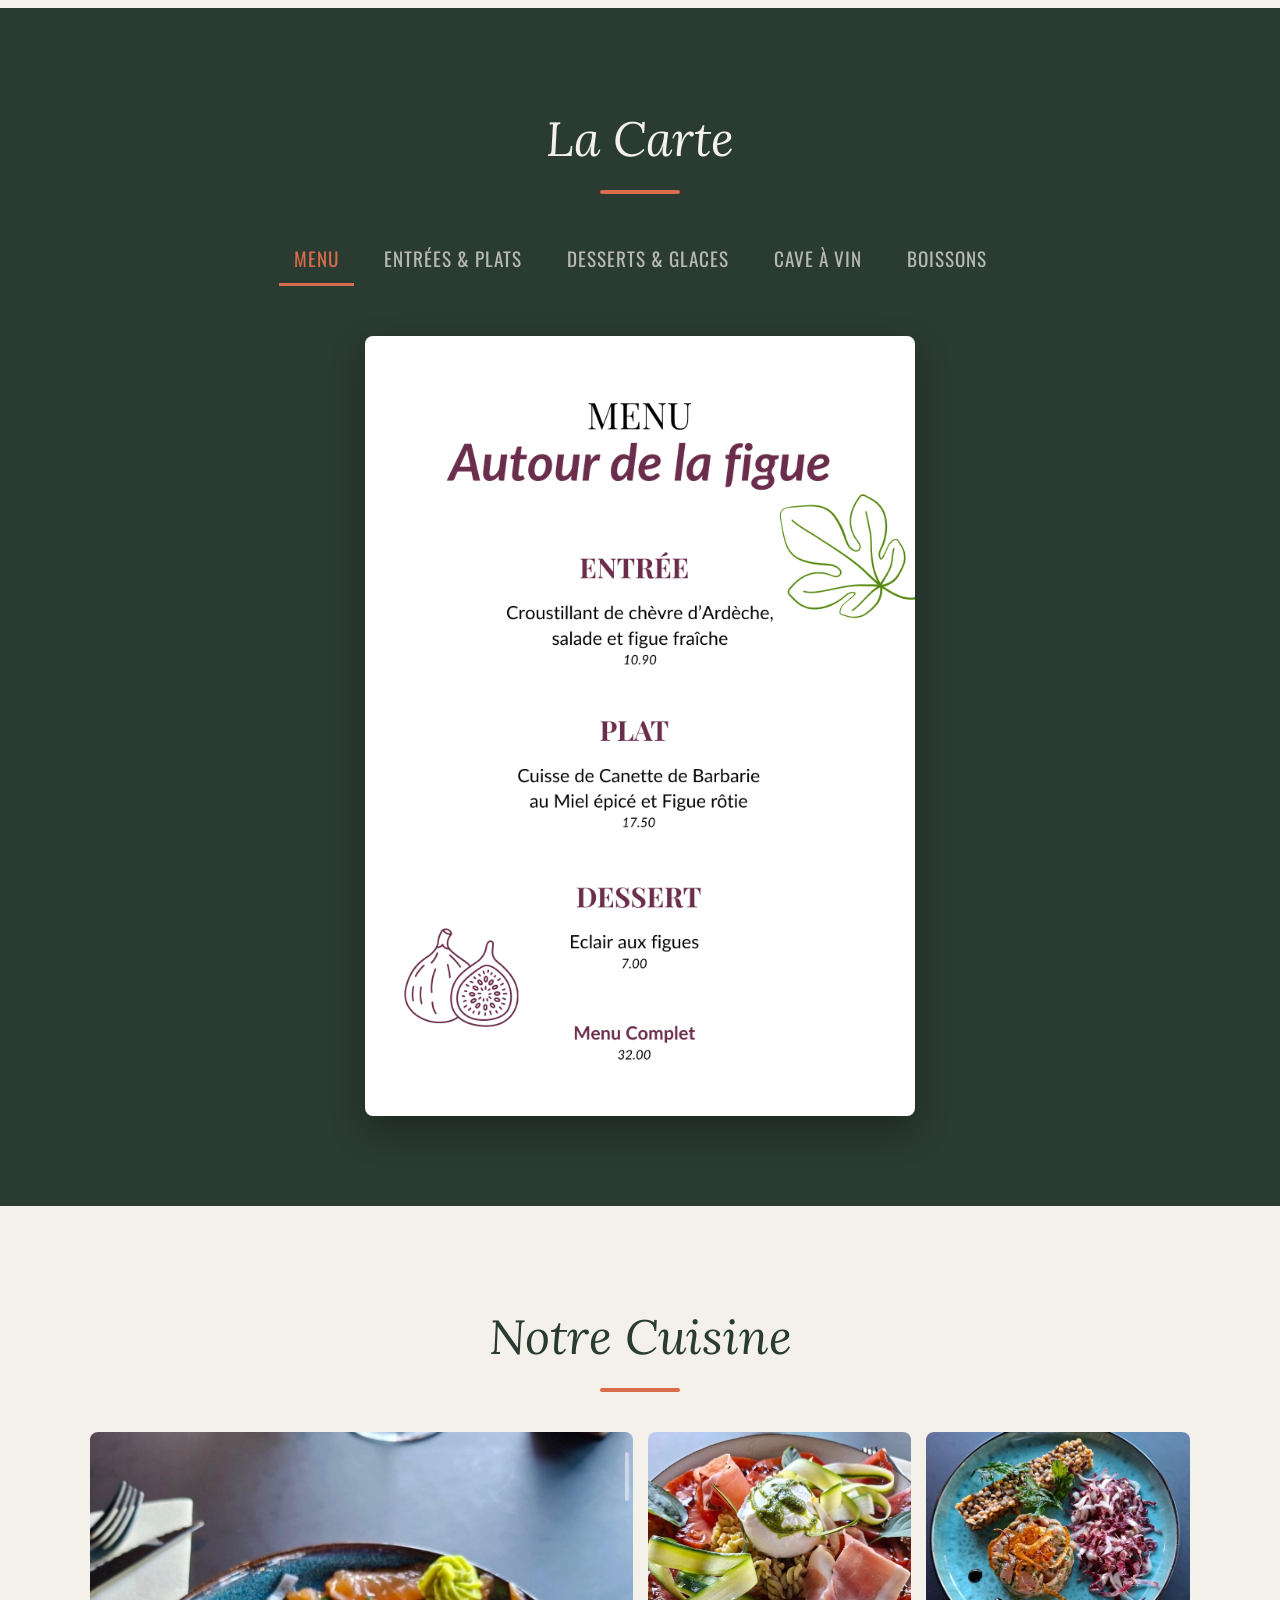
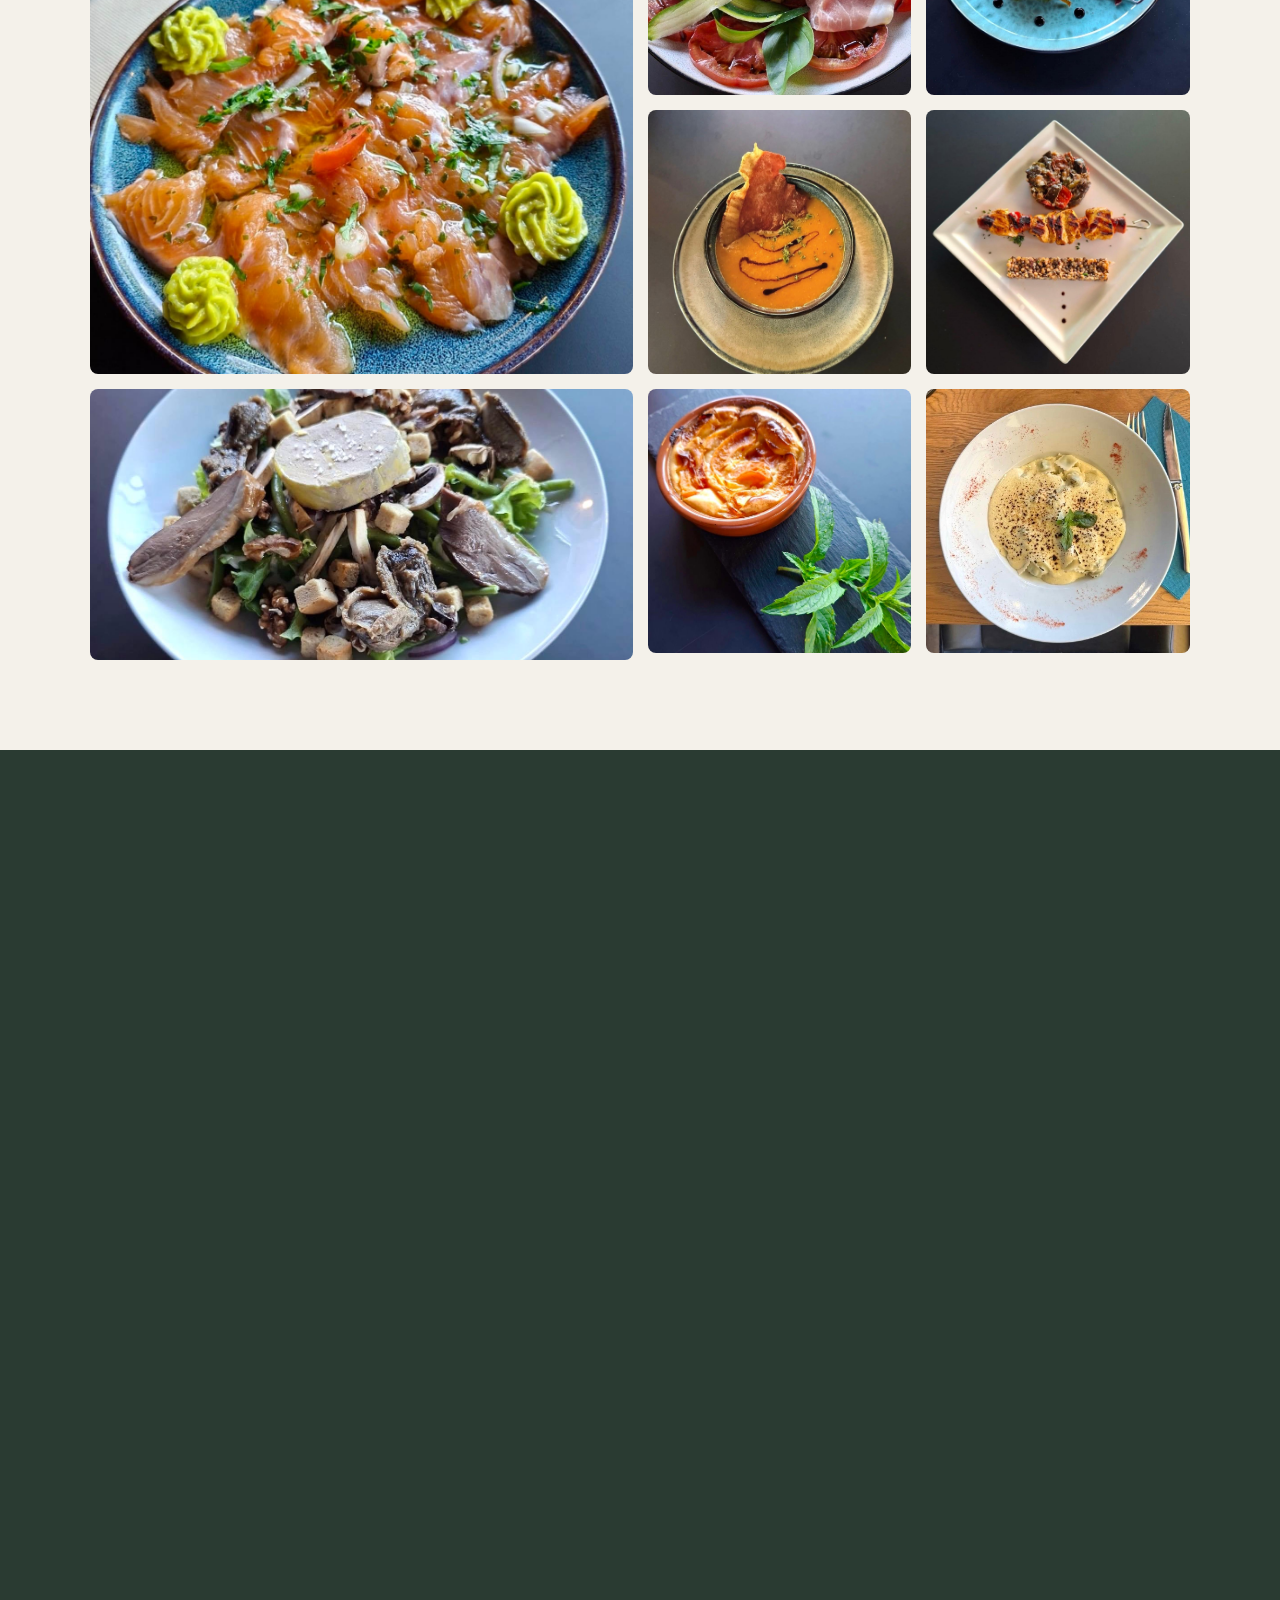
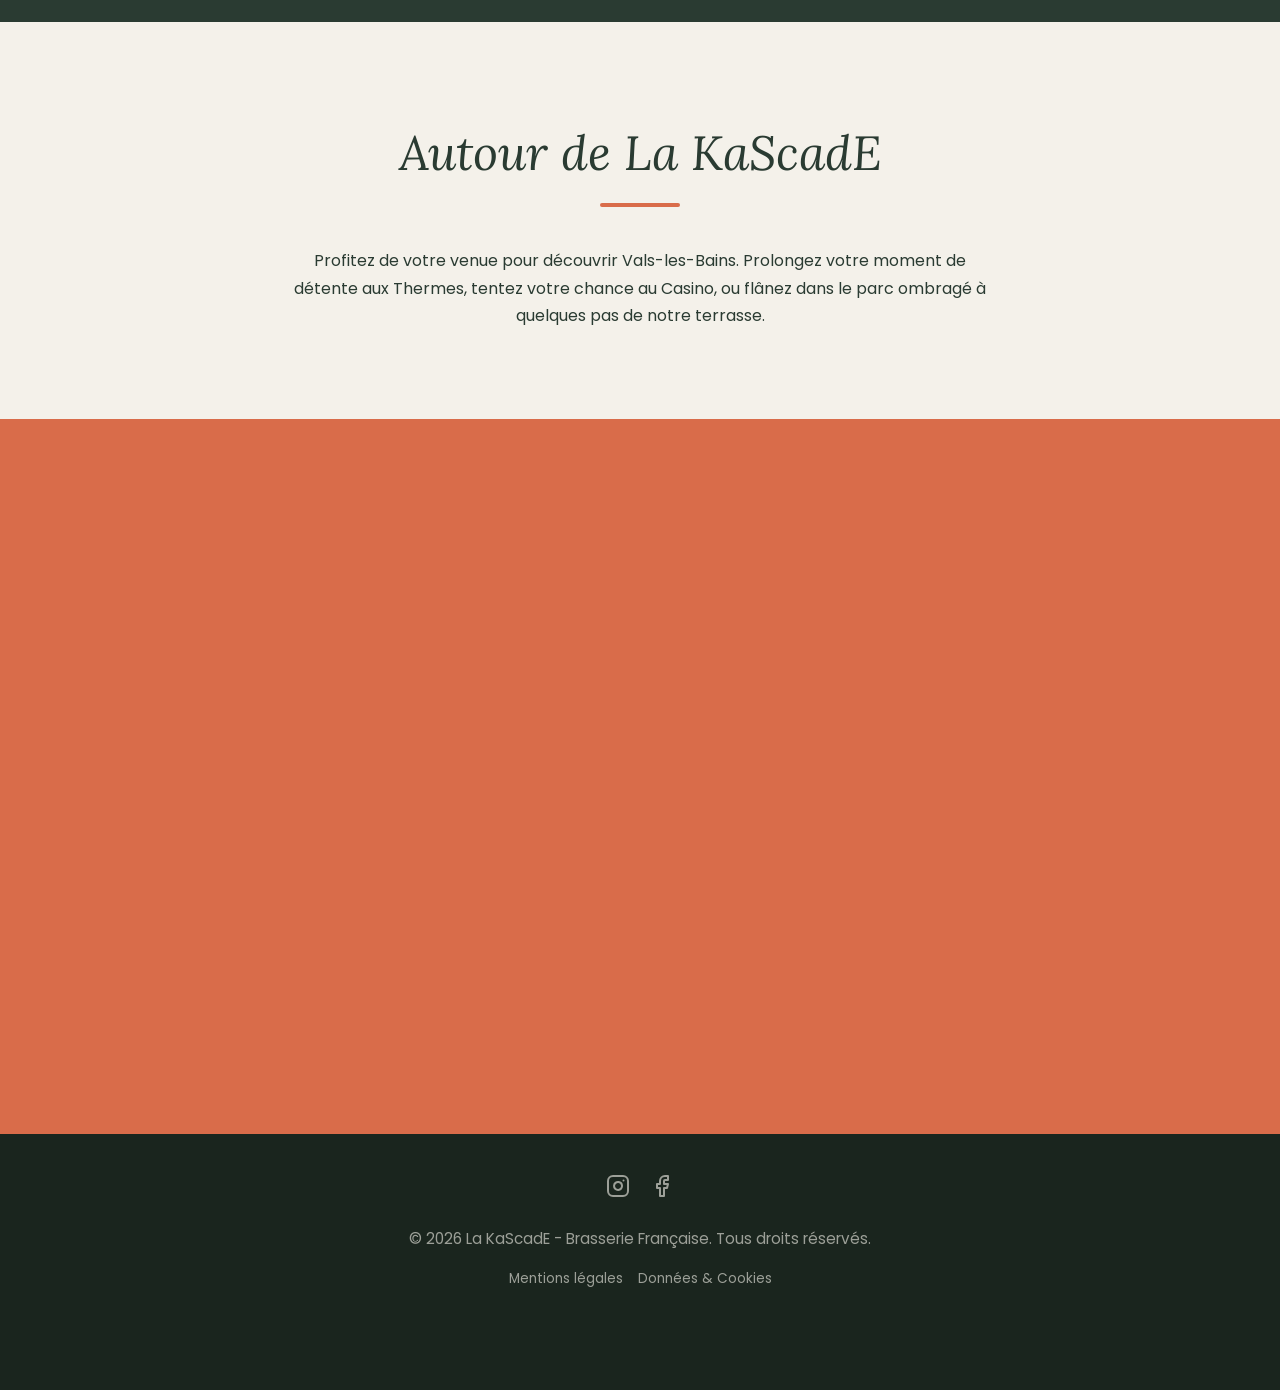
==== commit 4de0700f: "Add files via upload" ====
--- a/index.html
+++ b/index.html
@@ -60,7 +60,7 @@
     <header class="hero">
         <div class="hero-bg"></div>
         <div class="hero-overlay"></div>
-        <div class="hero-content reveal">
+        <div class="hero-content">
              <h1 class="title" style="margin: 0;">
                 <img src="images/Logo.svg" alt="La KaScadE" class="main-logo">
             </h1>
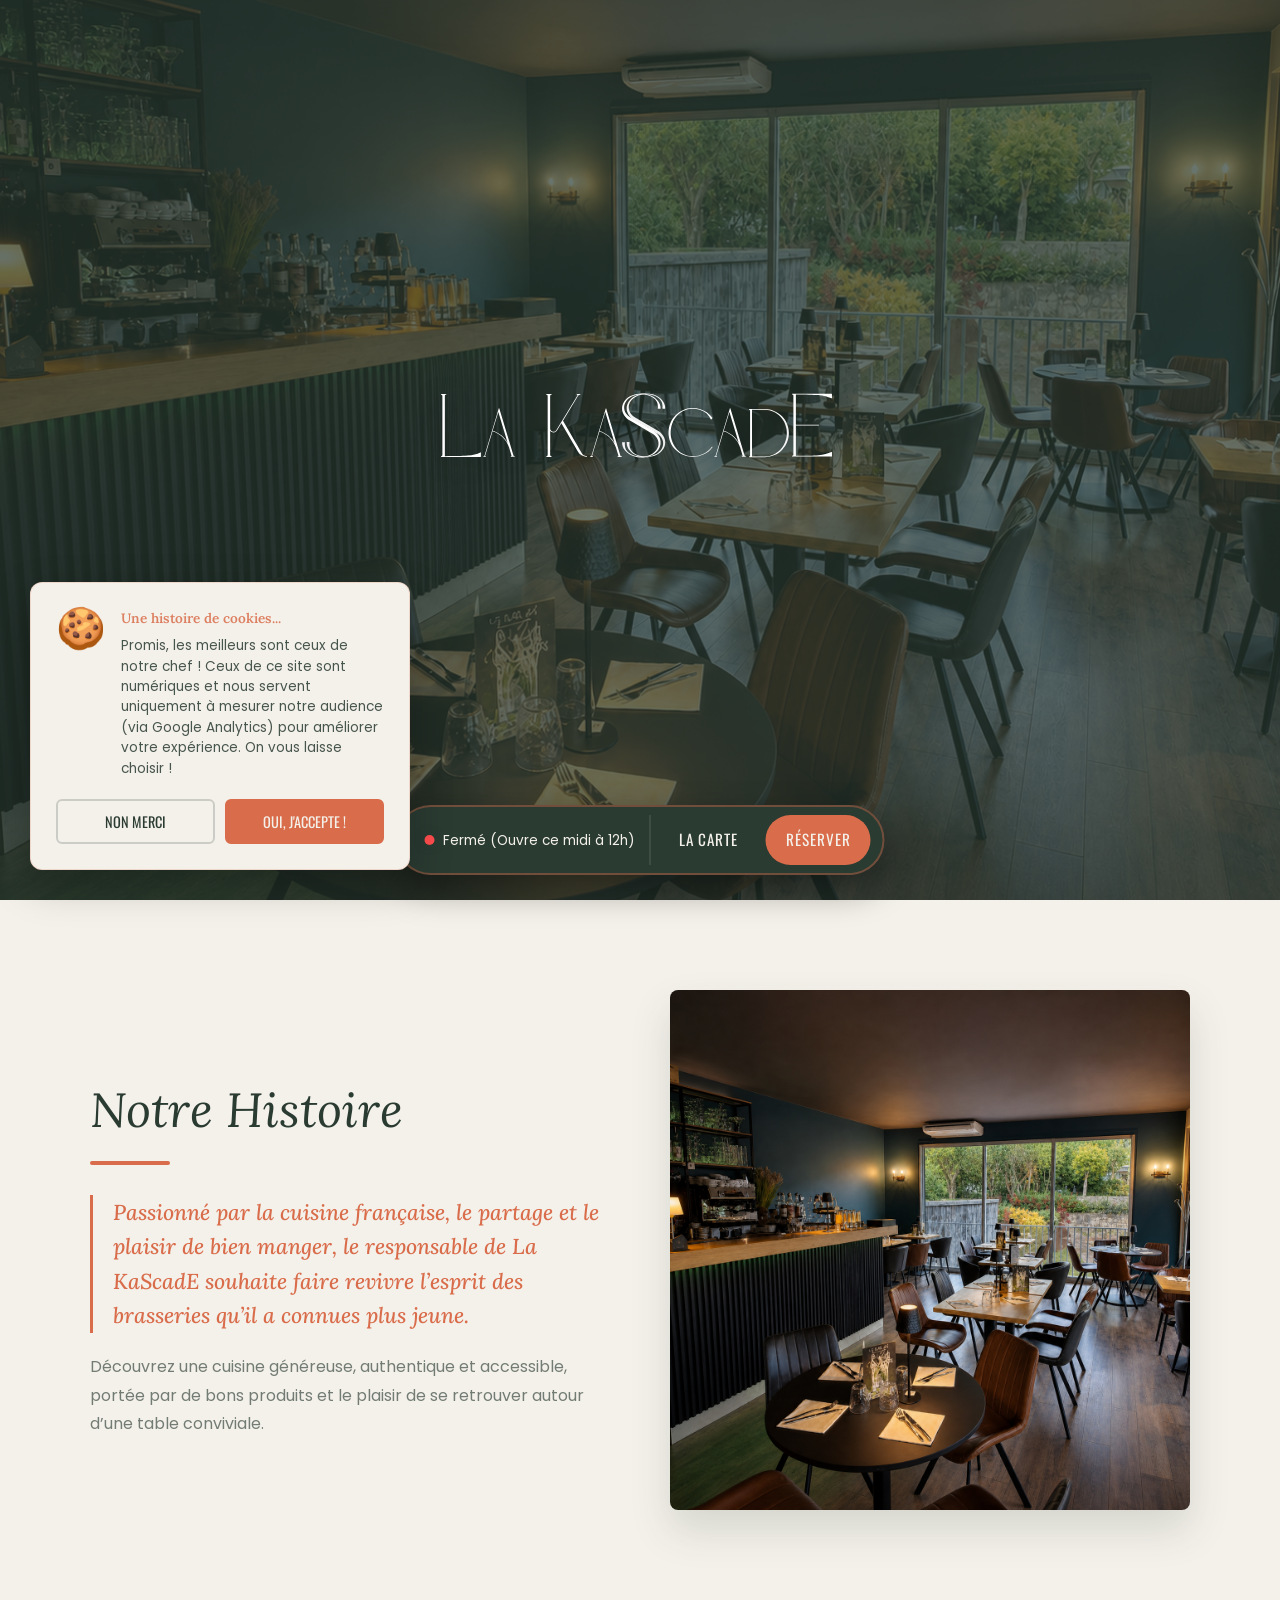
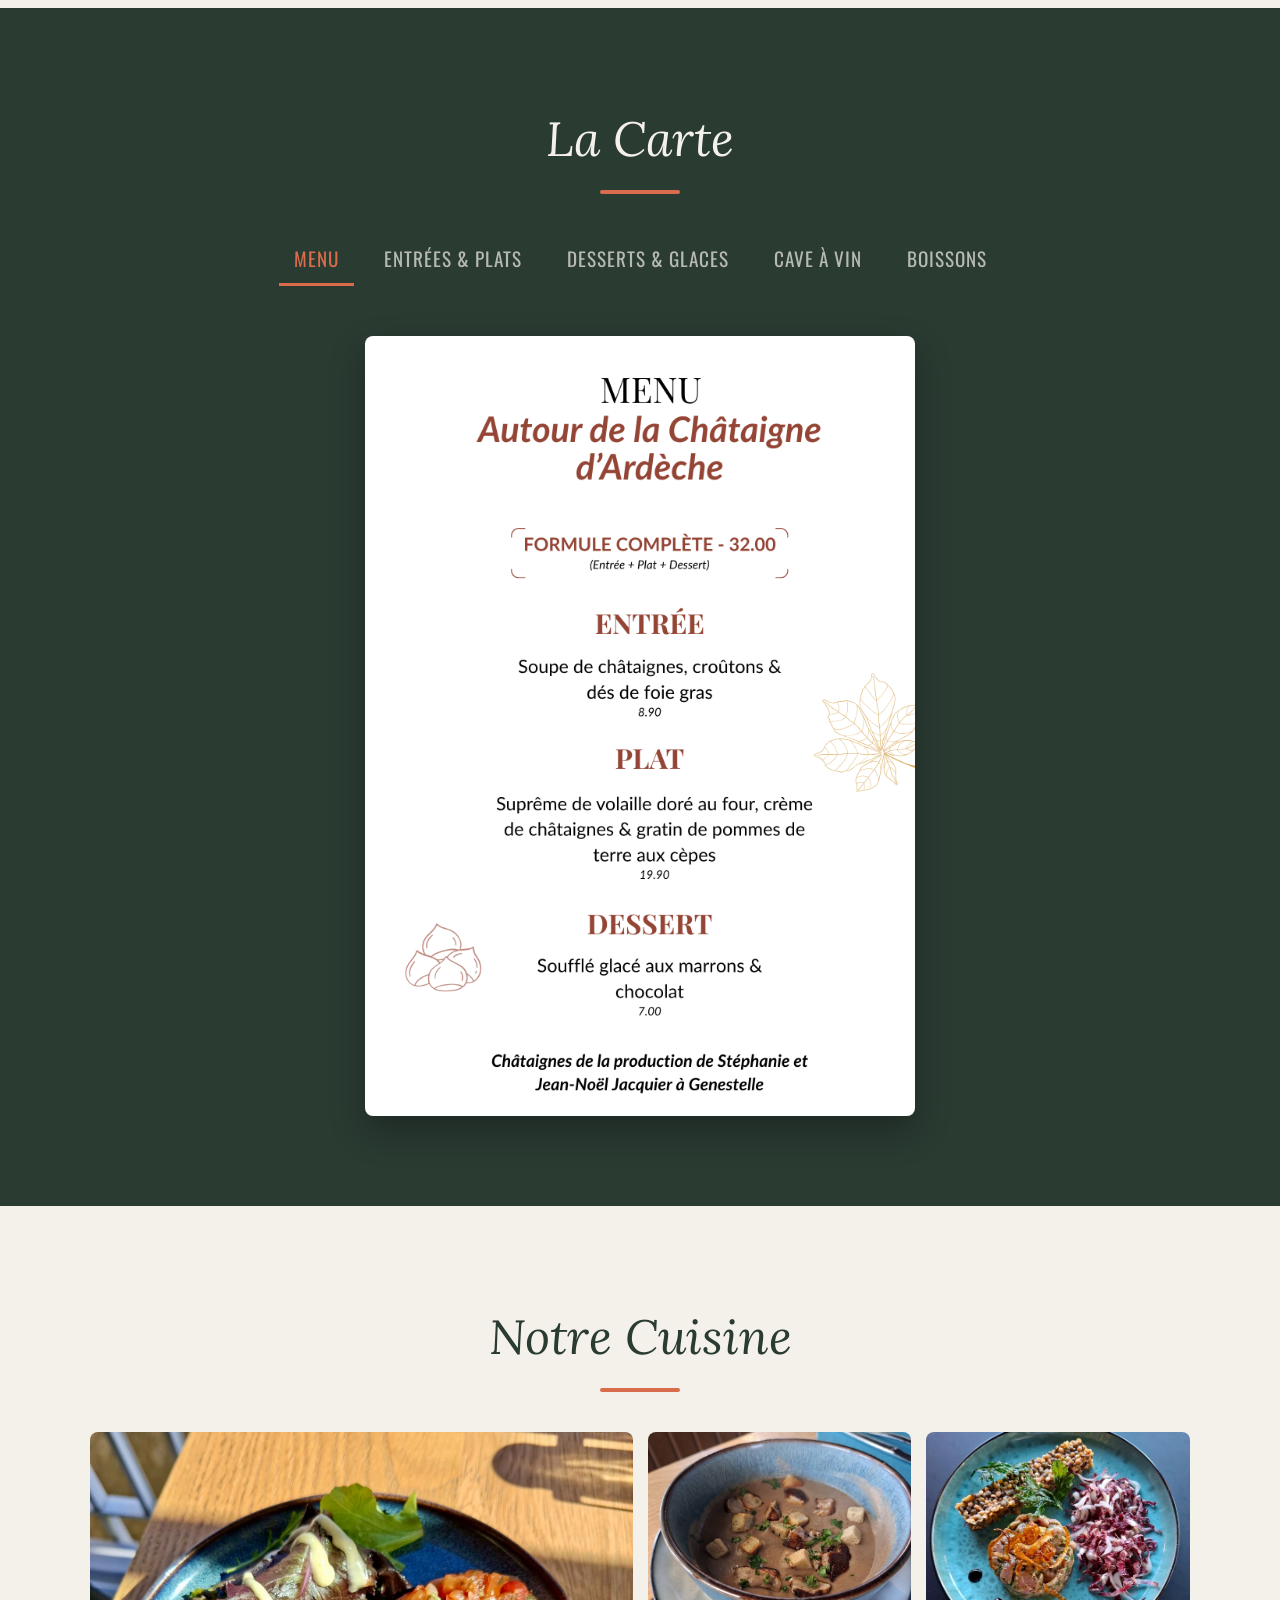
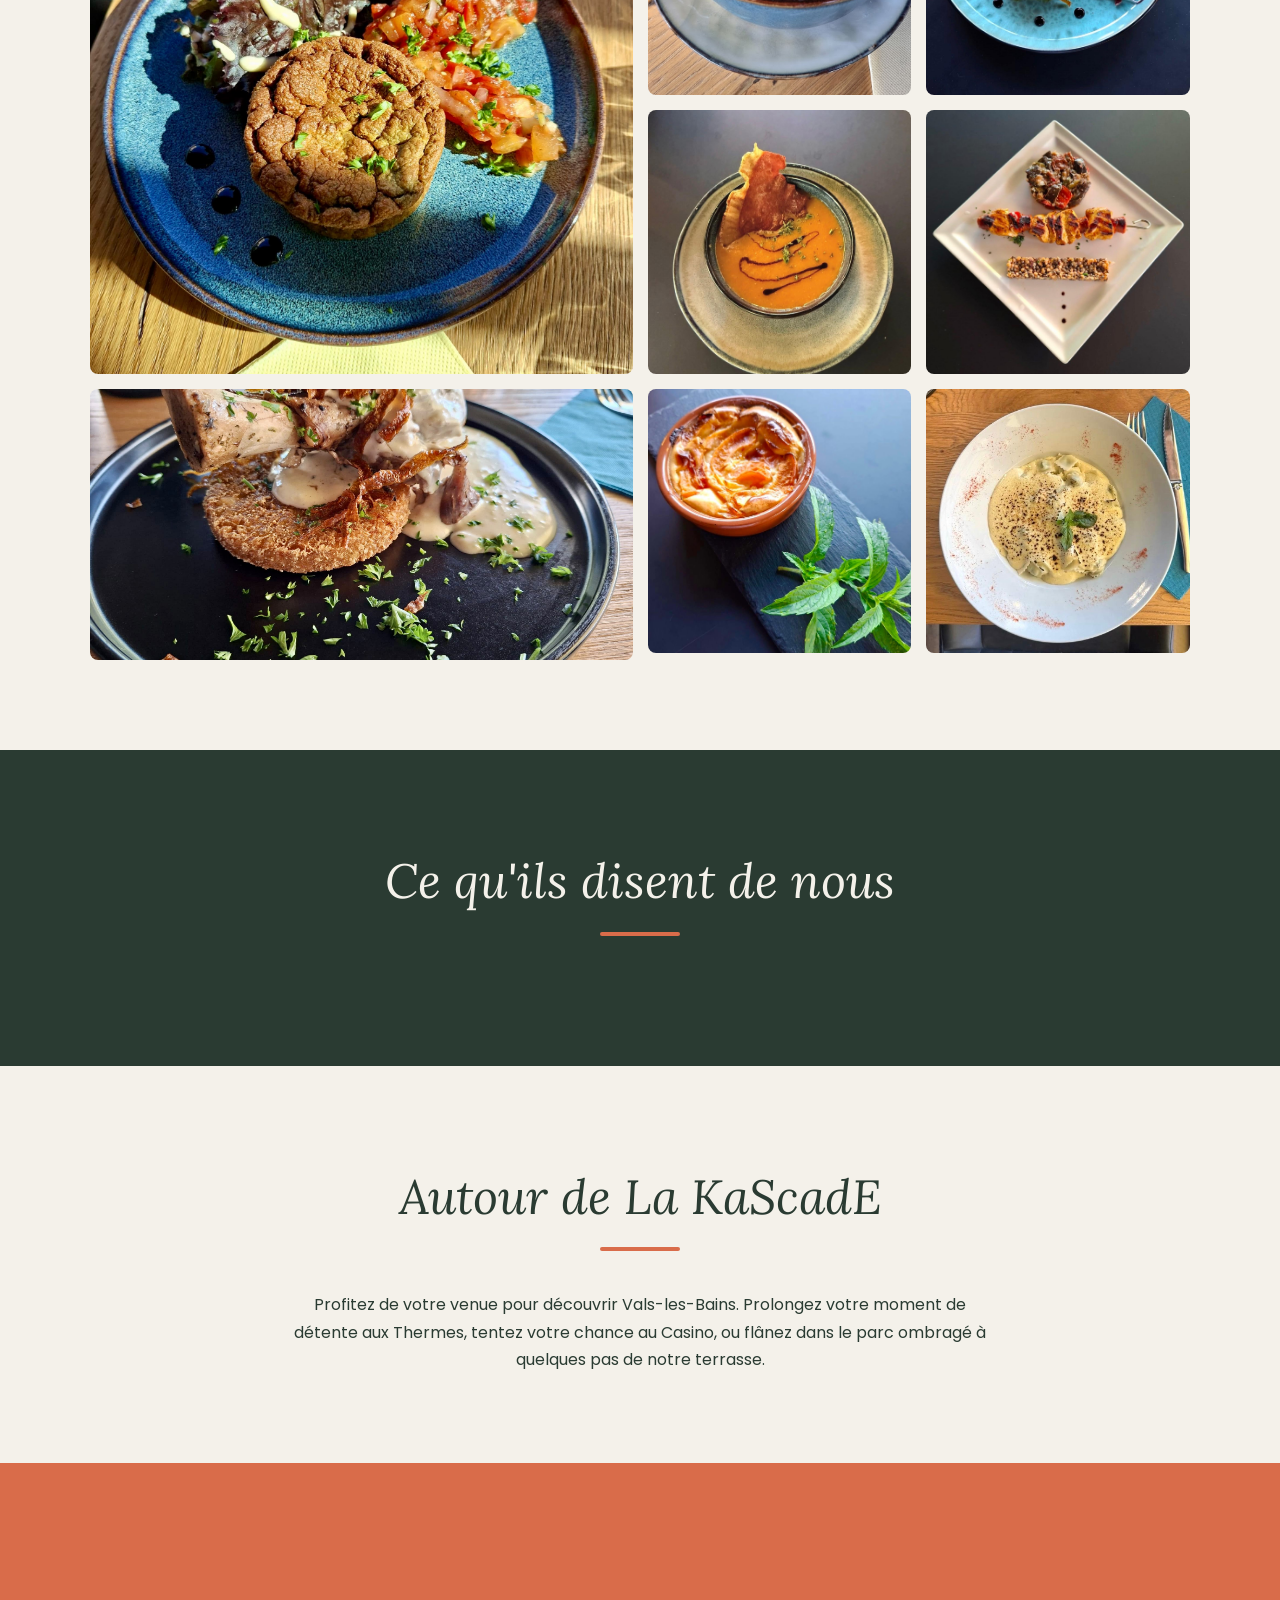
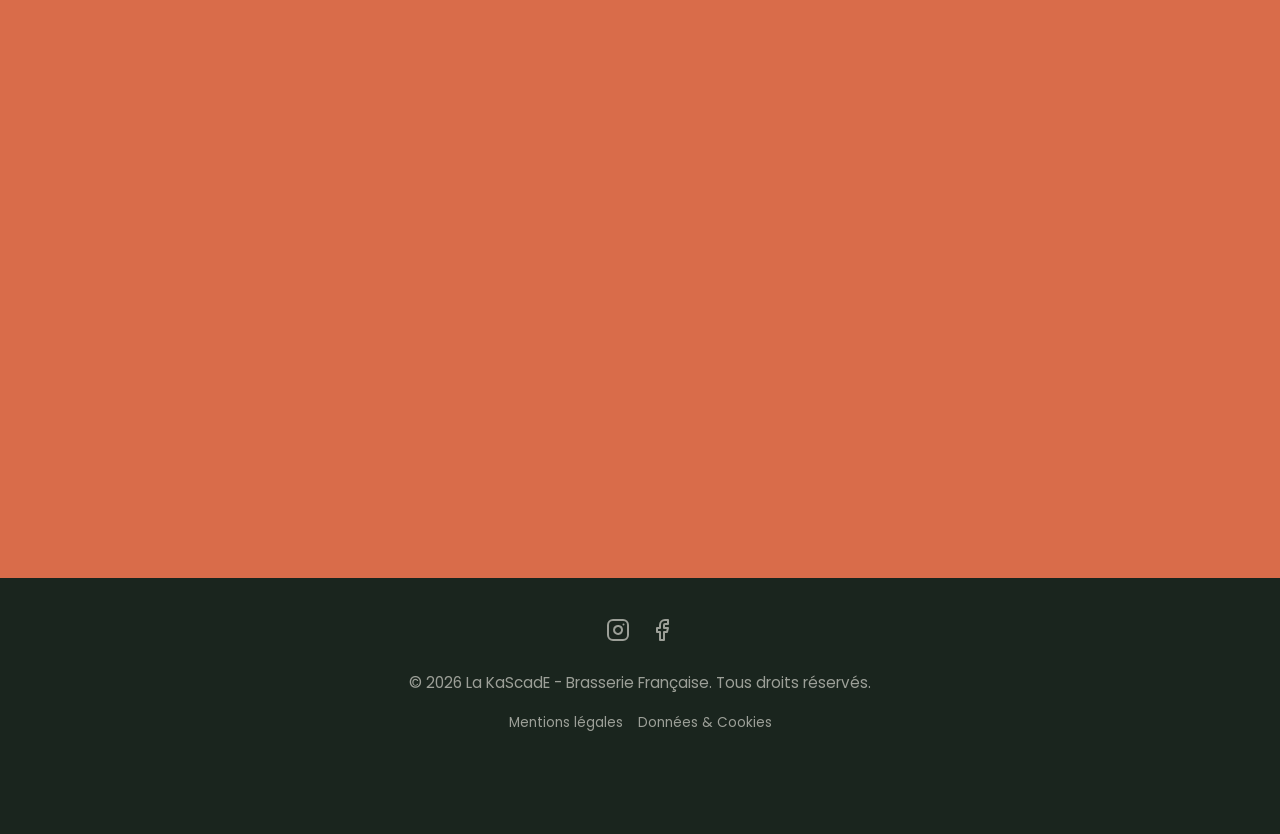
==== commit 8bd697b1: "Add files via upload" ====
--- a/index.html
+++ b/index.html
@@ -125,40 +125,15 @@
         </div>
     </section>
 
-    <!-- AVIS -->
+<!-- AVIS -->
     <section id="avis" class="section bg-dark">
-        <div class="container text-center reveal">
+        <div class="container text-center">
             <h2 class="section-title text-light">Ce qu'ils disent de nous</h2>
             <div class="divider center gold"></div>
         </div>
         <div class="container">
-            <div class="premium-reviews reveal">
-                <div class="review-card">
-                    <div class="stars">★★★★★</div>
-                    <p class="quote">"Merci pour l’accueil chaleureux, repas parfait sur la terrasse, petit verre de vin. Belle continuation."</p>
-                    <p class="author">— Alice P.</p>
-                </div>
-                <div class="review-card">
-                    <div class="stars">★★★★★</div>
-                    <p class="quote">"Excellent déjeuner à la Kascade ! Tout était délicieux. Service parfait. On reviendra avec grand plaisir."</p>
-                    <p class="author">— Mollie</p>
-                </div>
-                <div class="review-card">
-                    <div class="stars">★★★★★</div>
-                    <p class="quote">"Repas délicieux, très copieux, personnel très agréable, je recommande sans hésitation."</p>
-                    <p class="author">— Marieange N.</p>
-                </div>
-                <div class="review-card">
-                    <div class="stars">★★★★★</div>
-                    <p class="quote">"Service très agréable, avec des plats originaux et très bons."</p>
-                    <p class="author">— Jérémy C.</p>
-                </div>
-                <div class="review-card">
-                    <div class="stars">★★★★★</div>
-                    <p class="quote">"Très bon restaurant découvert en visite début août, personnels aimables et sympathiques, un plus pour l'Irish gourmand."</p>
-                    <p class="author">— Jessy B.</p>
-                </div>
-            </div>
+            <div id="reviews-widget-306"></div>
+            <script src="https://starwall.io/embed/SFBghTLlI9Qy3jQbtVGblUdSeL4VMMDn/widget.js" async></script>
         </div>
     </section>
 
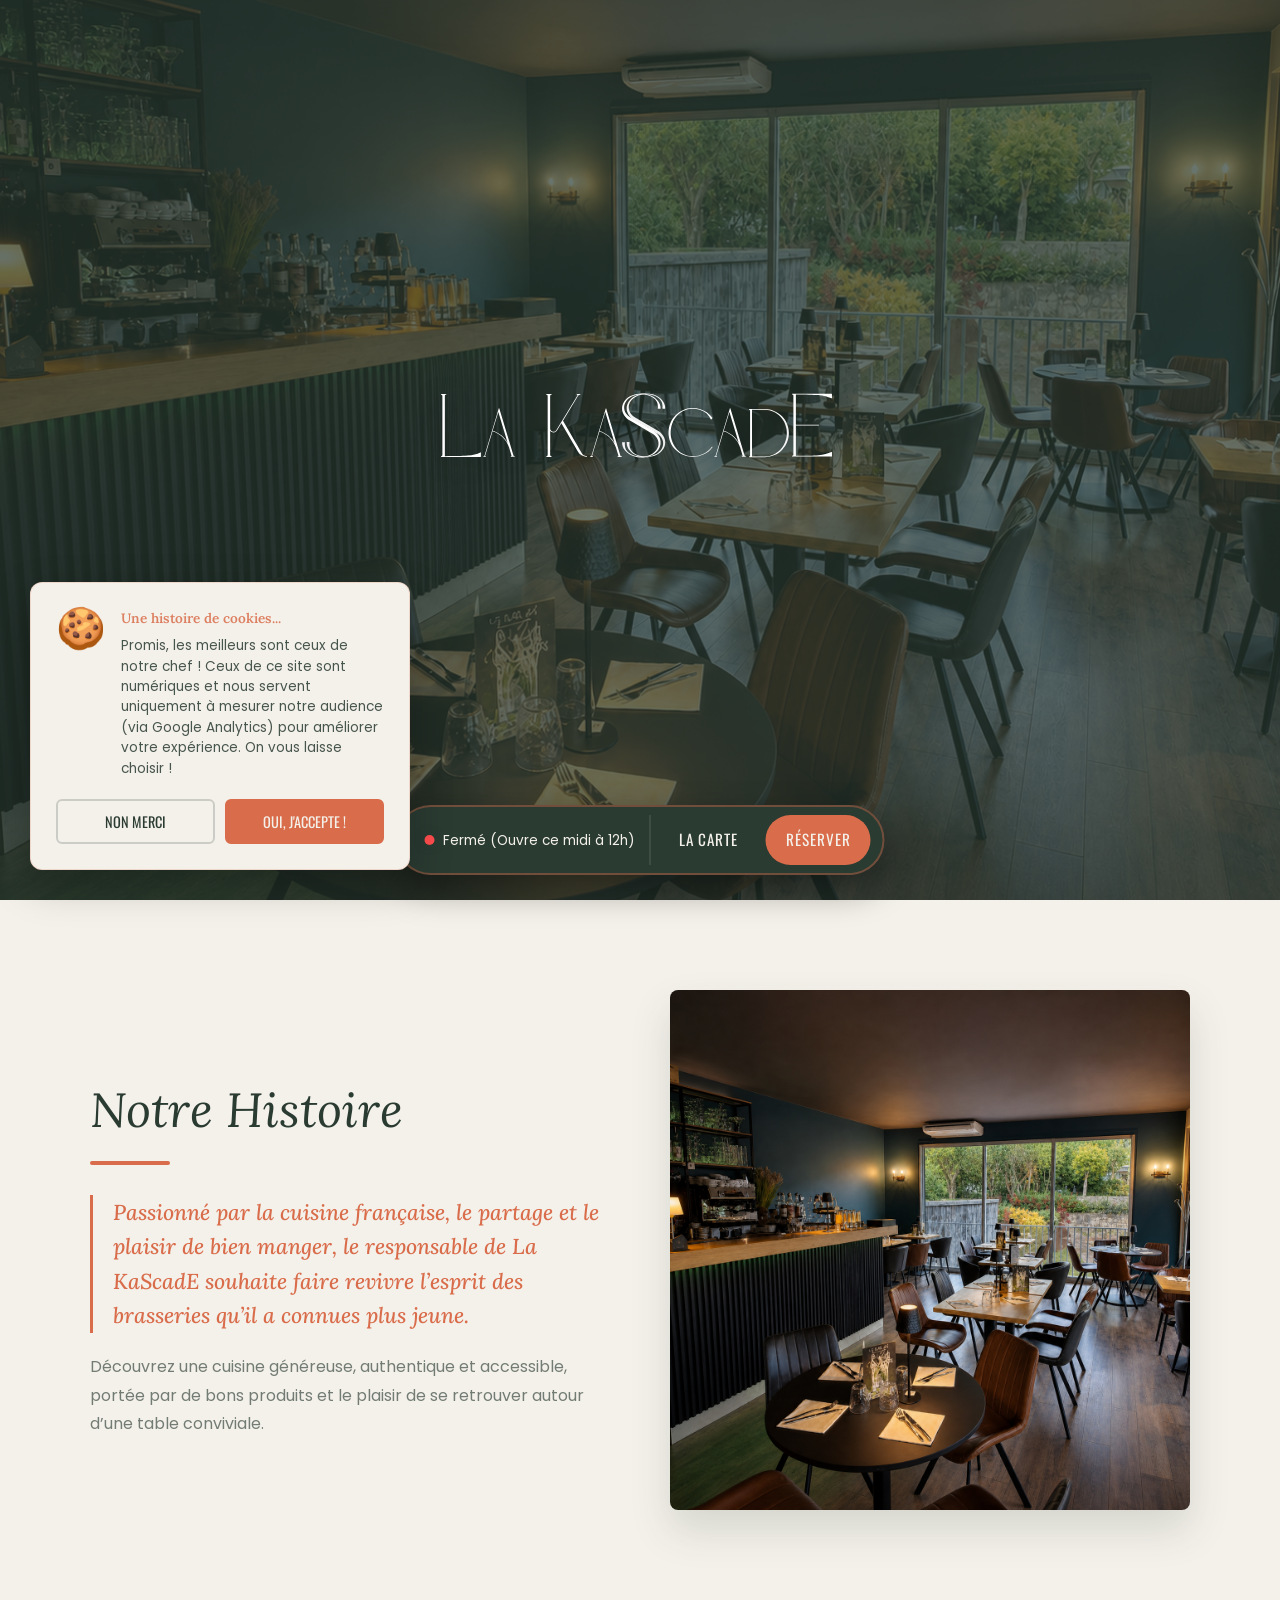
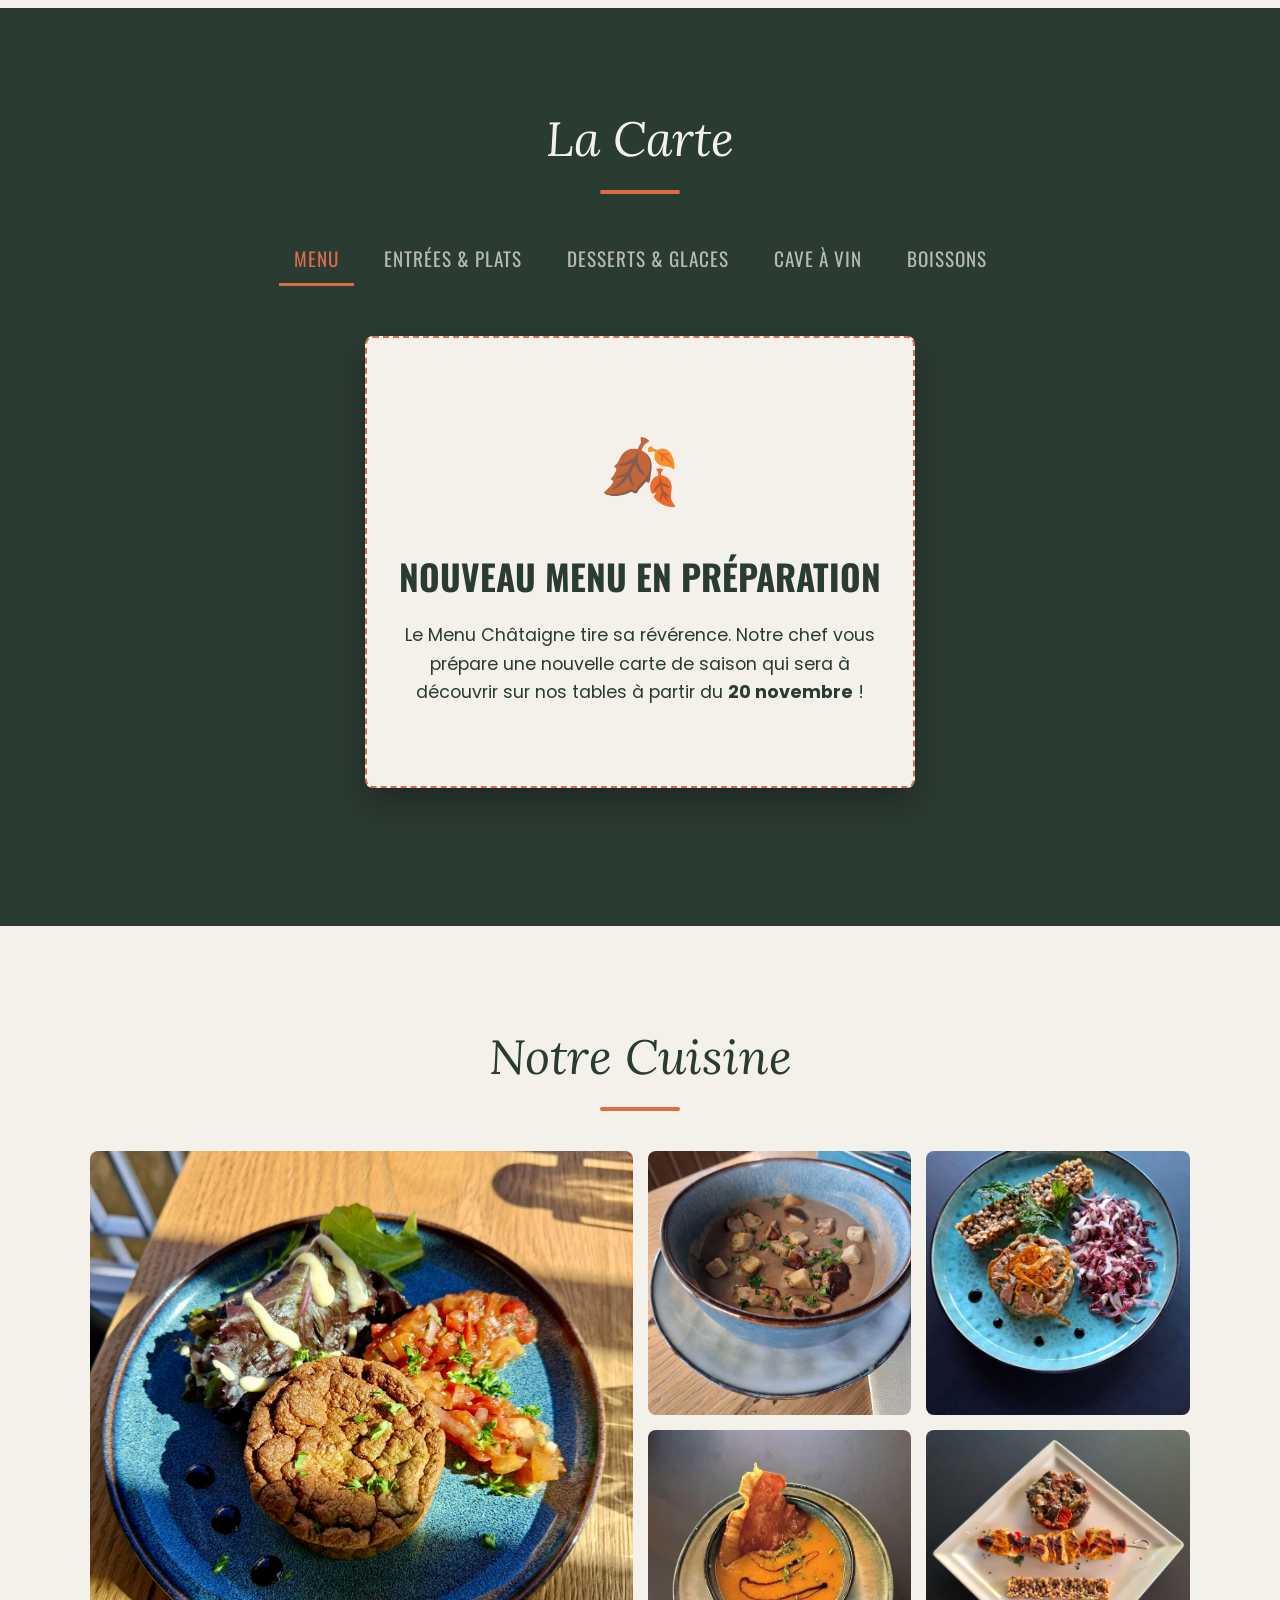
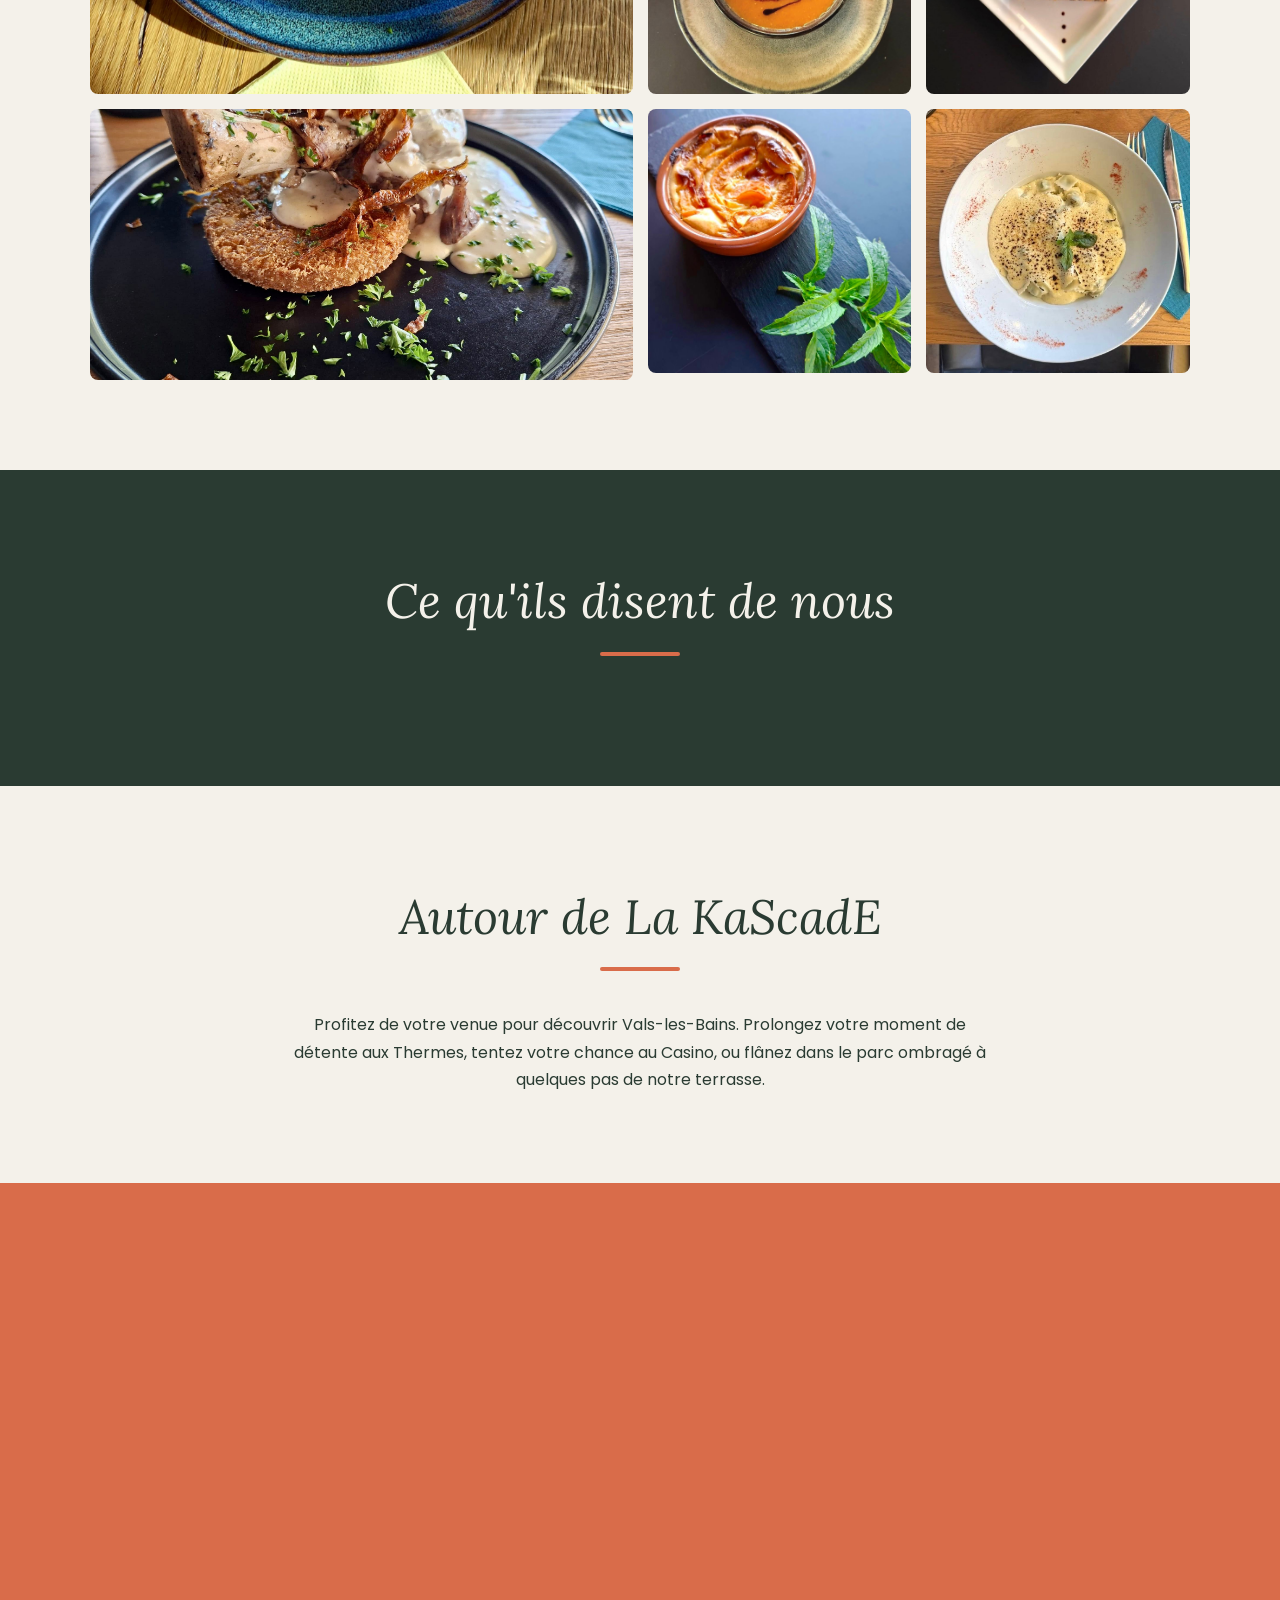
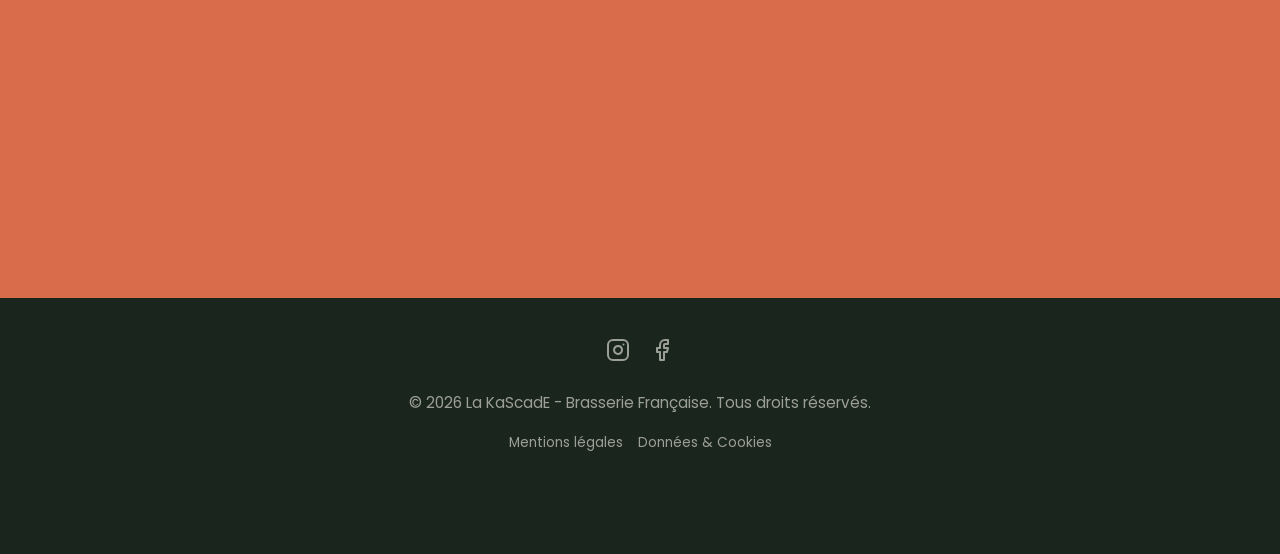
==== commit 21f388fd: "Add files via upload" ====
--- a/index.html
+++ b/index.html
@@ -96,7 +96,11 @@
             </div>
             
             <div class="menu-image-container">
-                <img id="img-menu" src="images/carte-menu.png" class="menu-img active" alt="Menu Spécial">
+                <div id="img-menu" class="menu-img active" style="background-color: var(--primary-light); padding: 80px 20px; text-align: center; border: 2px dashed var(--accent-gold); border-radius: 8px;">
+    <div style="font-size: 4rem; margin-bottom: 20px;">🍂</div>
+    <h3 style="font-family: var(--font-title); font-size: 2.2rem; color: var(--primary-dark); margin-bottom: 15px; text-transform: uppercase;">Nouveau menu en préparation</h3>
+    <p style="font-family: var(--font-body); color: var(--primary-dark); font-size: 1.1rem; line-height: 1.6;">Le Menu Châtaigne tire sa révérence. Notre chef vous prépare une nouvelle carte de saison qui sera à découvrir sur nos tables à partir du <strong>20 novembre</strong> !</p>
+</div>
                 <img id="img-plats" src="images/carte-plats.png" class="menu-img" alt="Entrées et Plats">
                 <img id="img-desserts" src="images/carte-desserts.png" class="menu-img" alt="Desserts">
                 <img id="img-cave" src="images/carte-cave.png" class="menu-img" alt="Cave à vin">
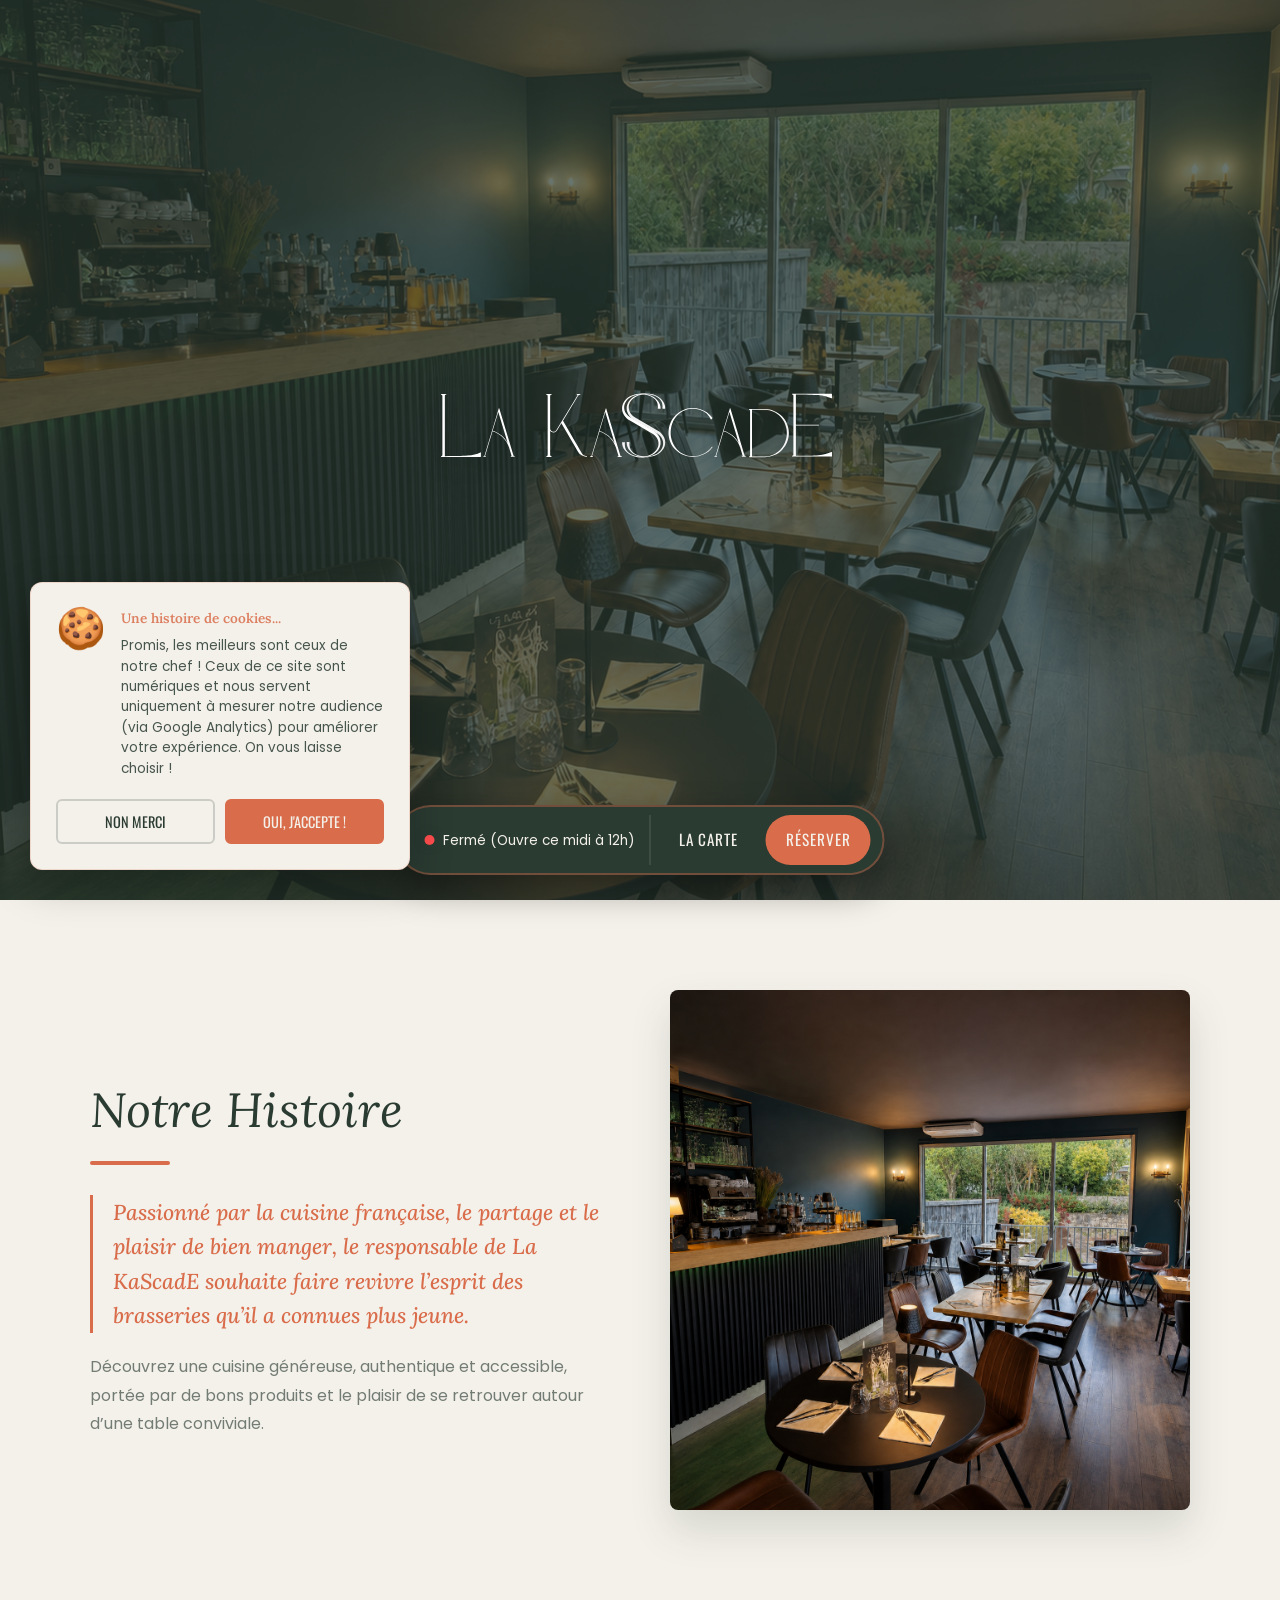
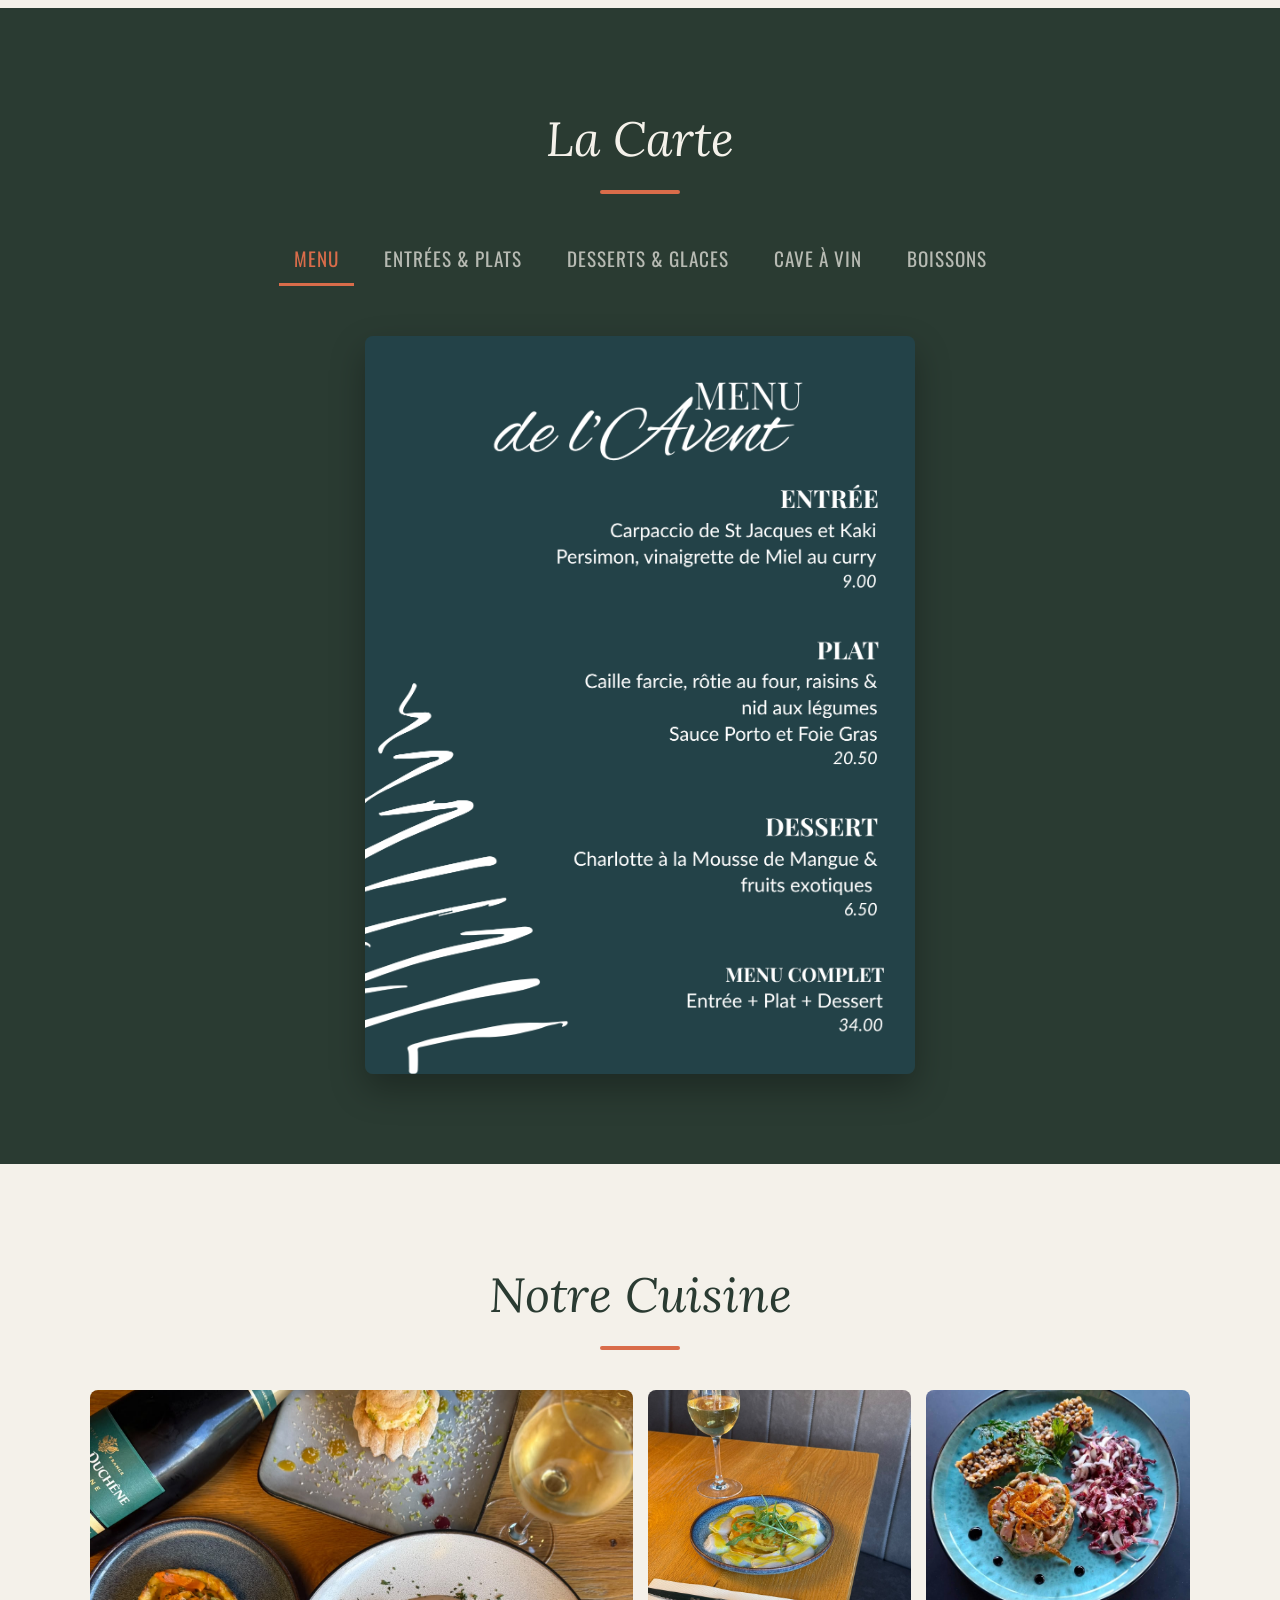
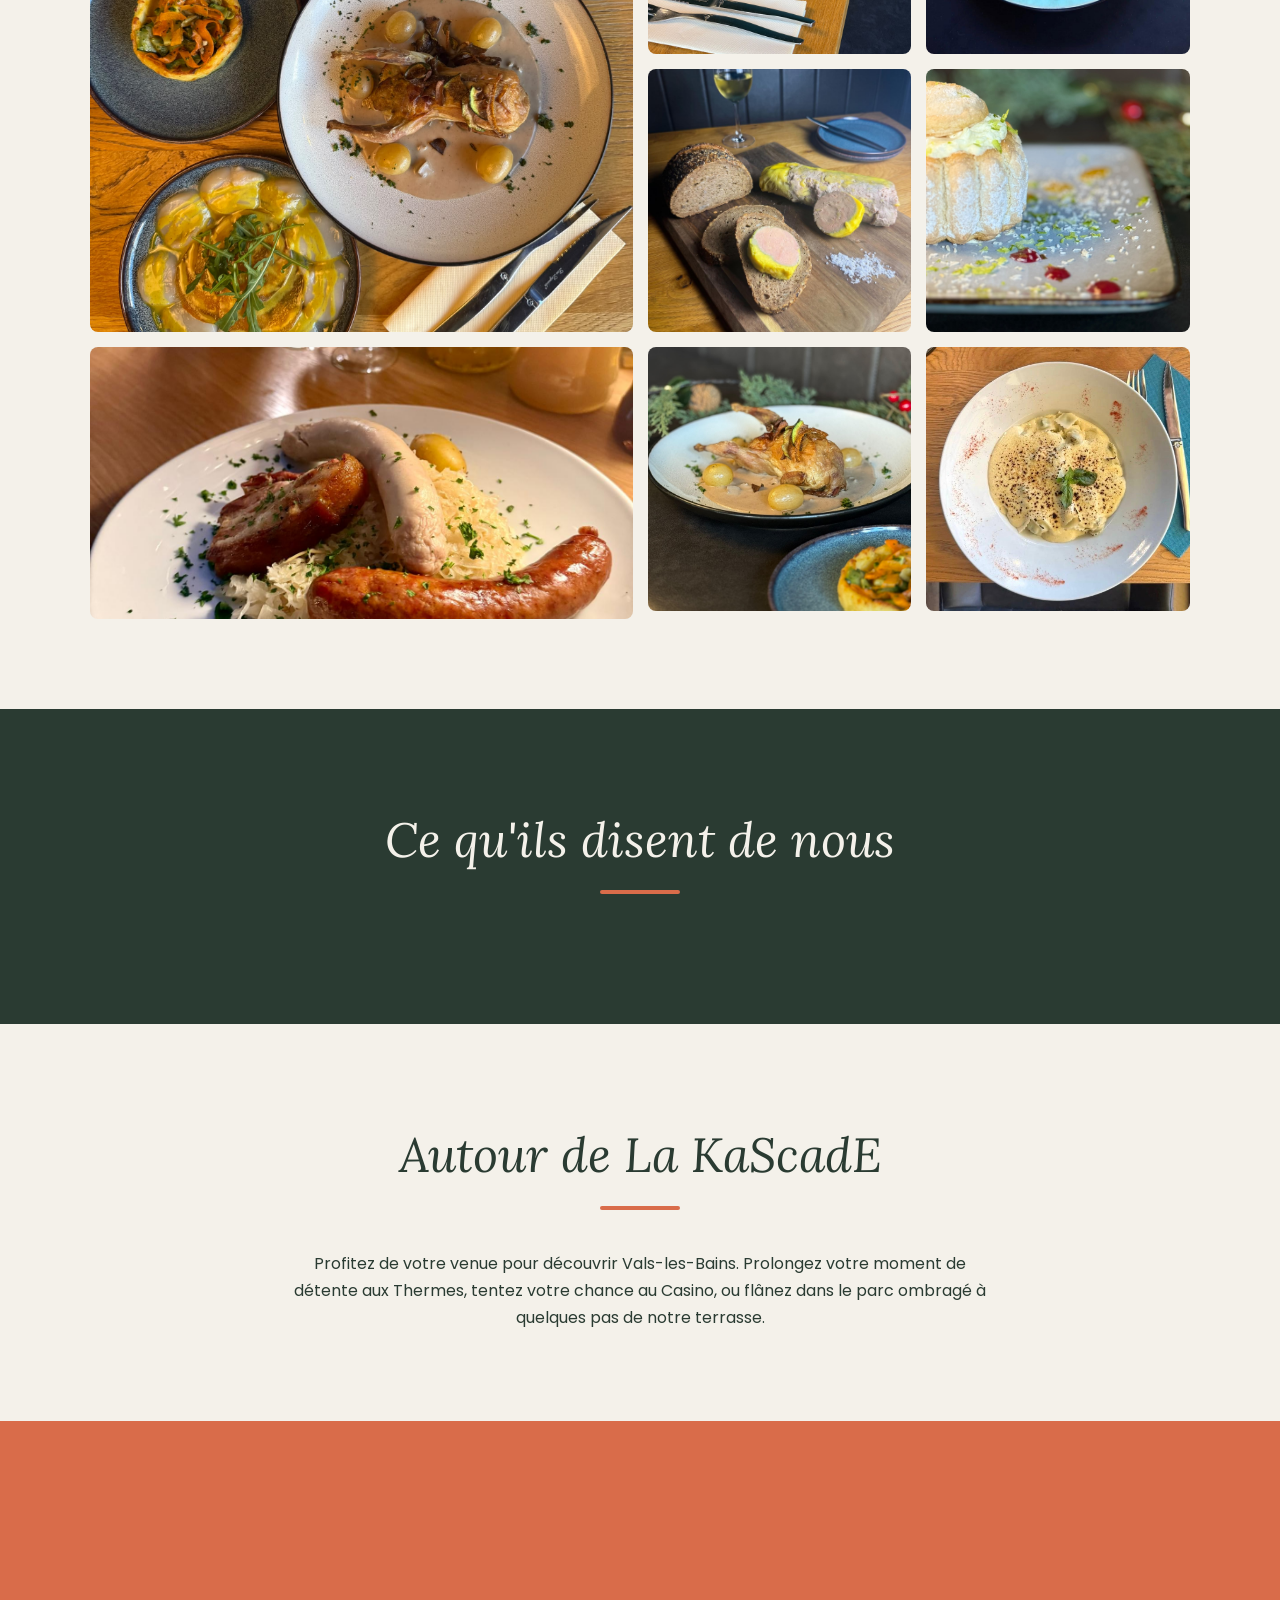
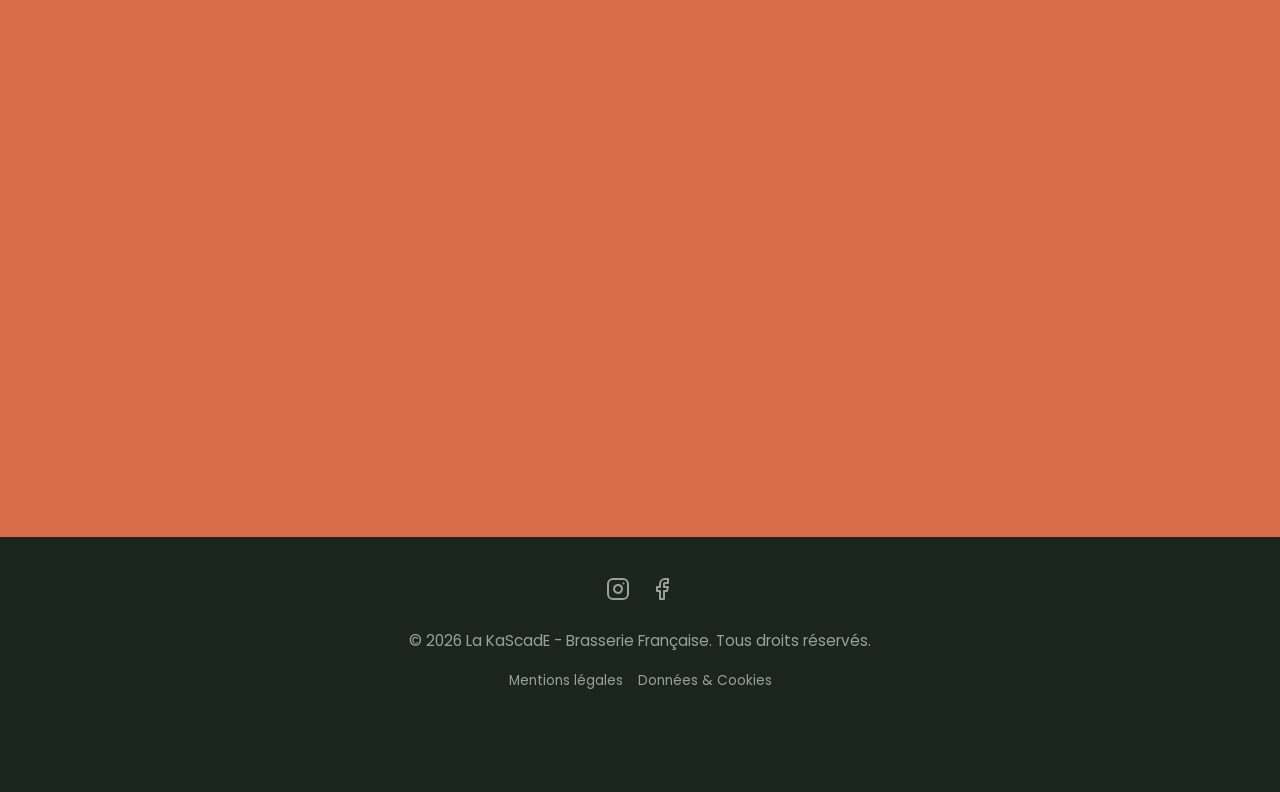
==== commit 59c22a05: "Add files via upload" ====
--- a/index.html
+++ b/index.html
@@ -96,11 +96,7 @@
             </div>
             
             <div class="menu-image-container">
-                <div id="img-menu" class="menu-img active" style="background-color: var(--primary-light); padding: 80px 20px; text-align: center; border: 2px dashed var(--accent-gold); border-radius: 8px;">
-    <div style="font-size: 4rem; margin-bottom: 20px;">🍂</div>
-    <h3 style="font-family: var(--font-title); font-size: 2.2rem; color: var(--primary-dark); margin-bottom: 15px; text-transform: uppercase;">Nouveau menu en préparation</h3>
-    <p style="font-family: var(--font-body); color: var(--primary-dark); font-size: 1.1rem; line-height: 1.6;">Le Menu Châtaigne tire sa révérence. Notre chef vous prépare une nouvelle carte de saison qui sera à découvrir sur nos tables à partir du <strong>20 novembre</strong> !</p>
-</div>
+                <img id="img-menu" src="images/carte-menu.png" class="menu-img active" alt="Notre Menu">
                 <img id="img-plats" src="images/carte-plats.png" class="menu-img" alt="Entrées et Plats">
                 <img id="img-desserts" src="images/carte-desserts.png" class="menu-img" alt="Desserts">
                 <img id="img-cave" src="images/carte-cave.png" class="menu-img" alt="Cave à vin">
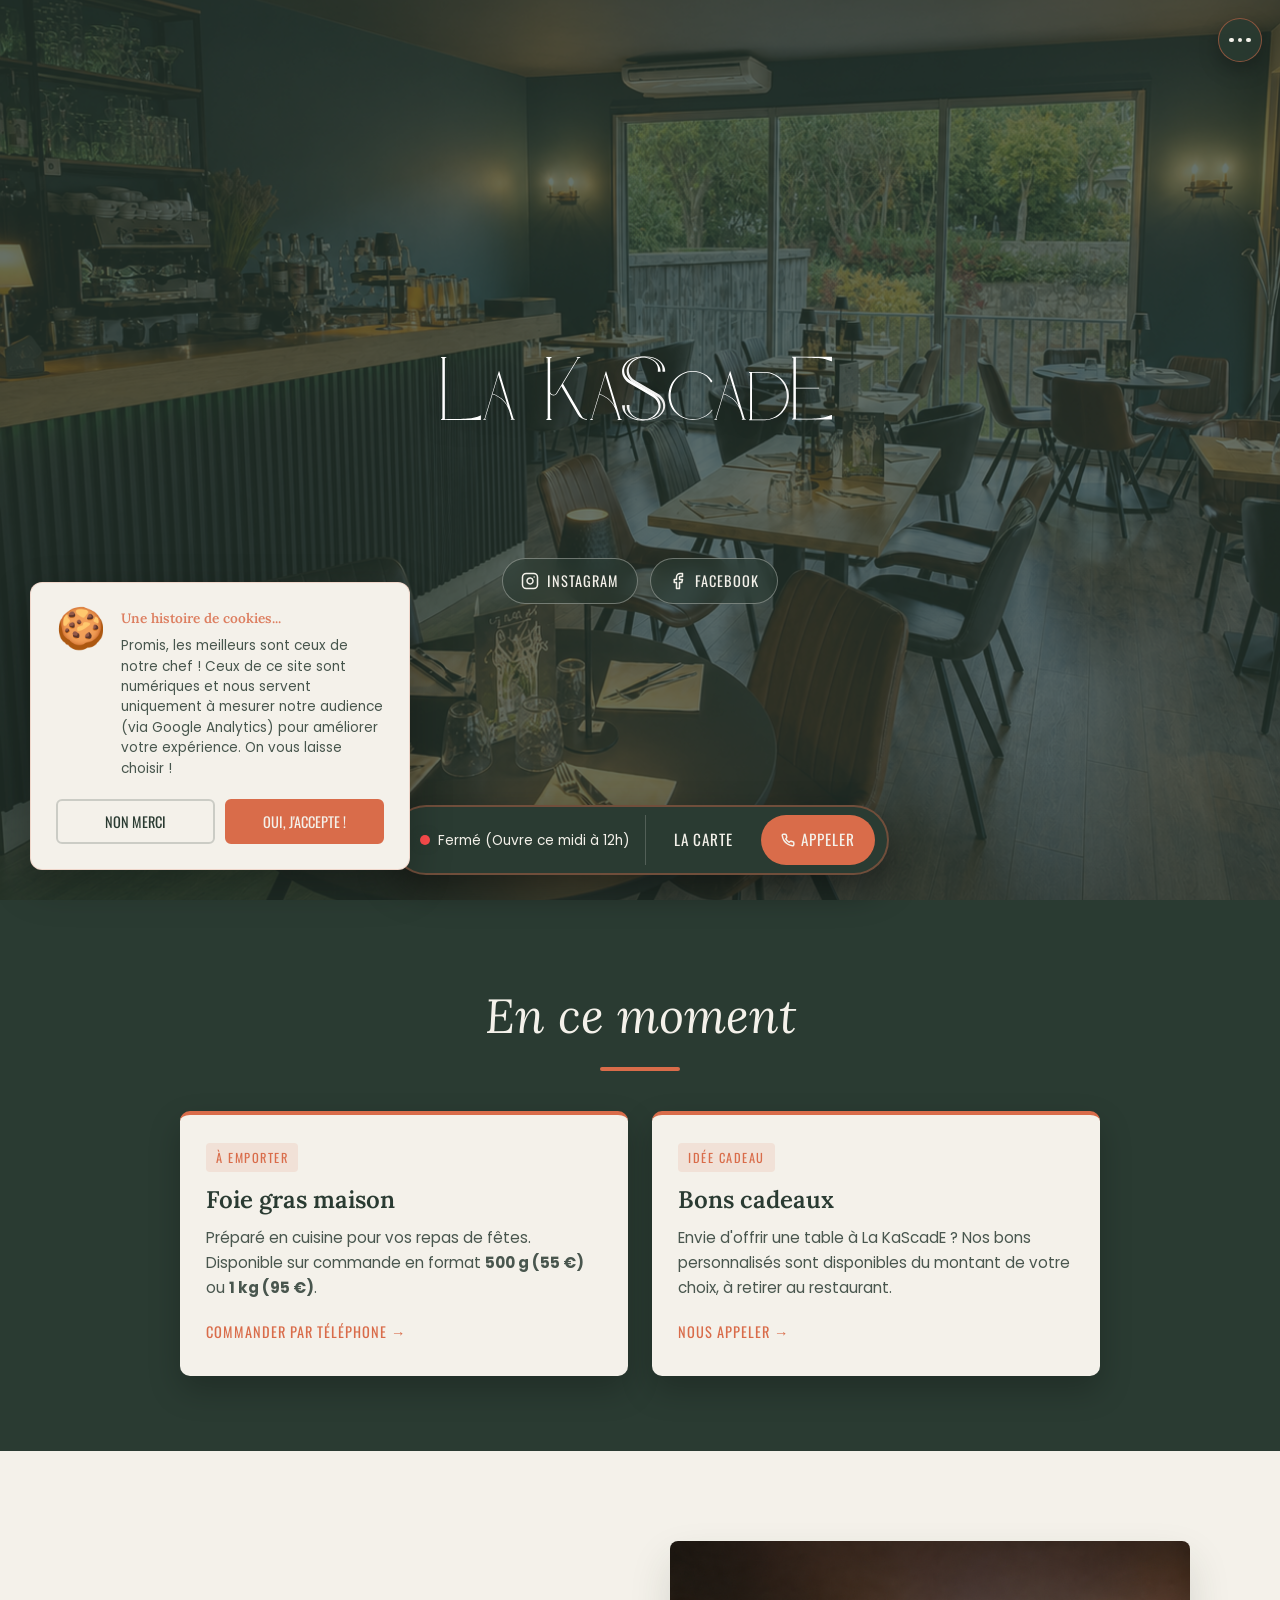
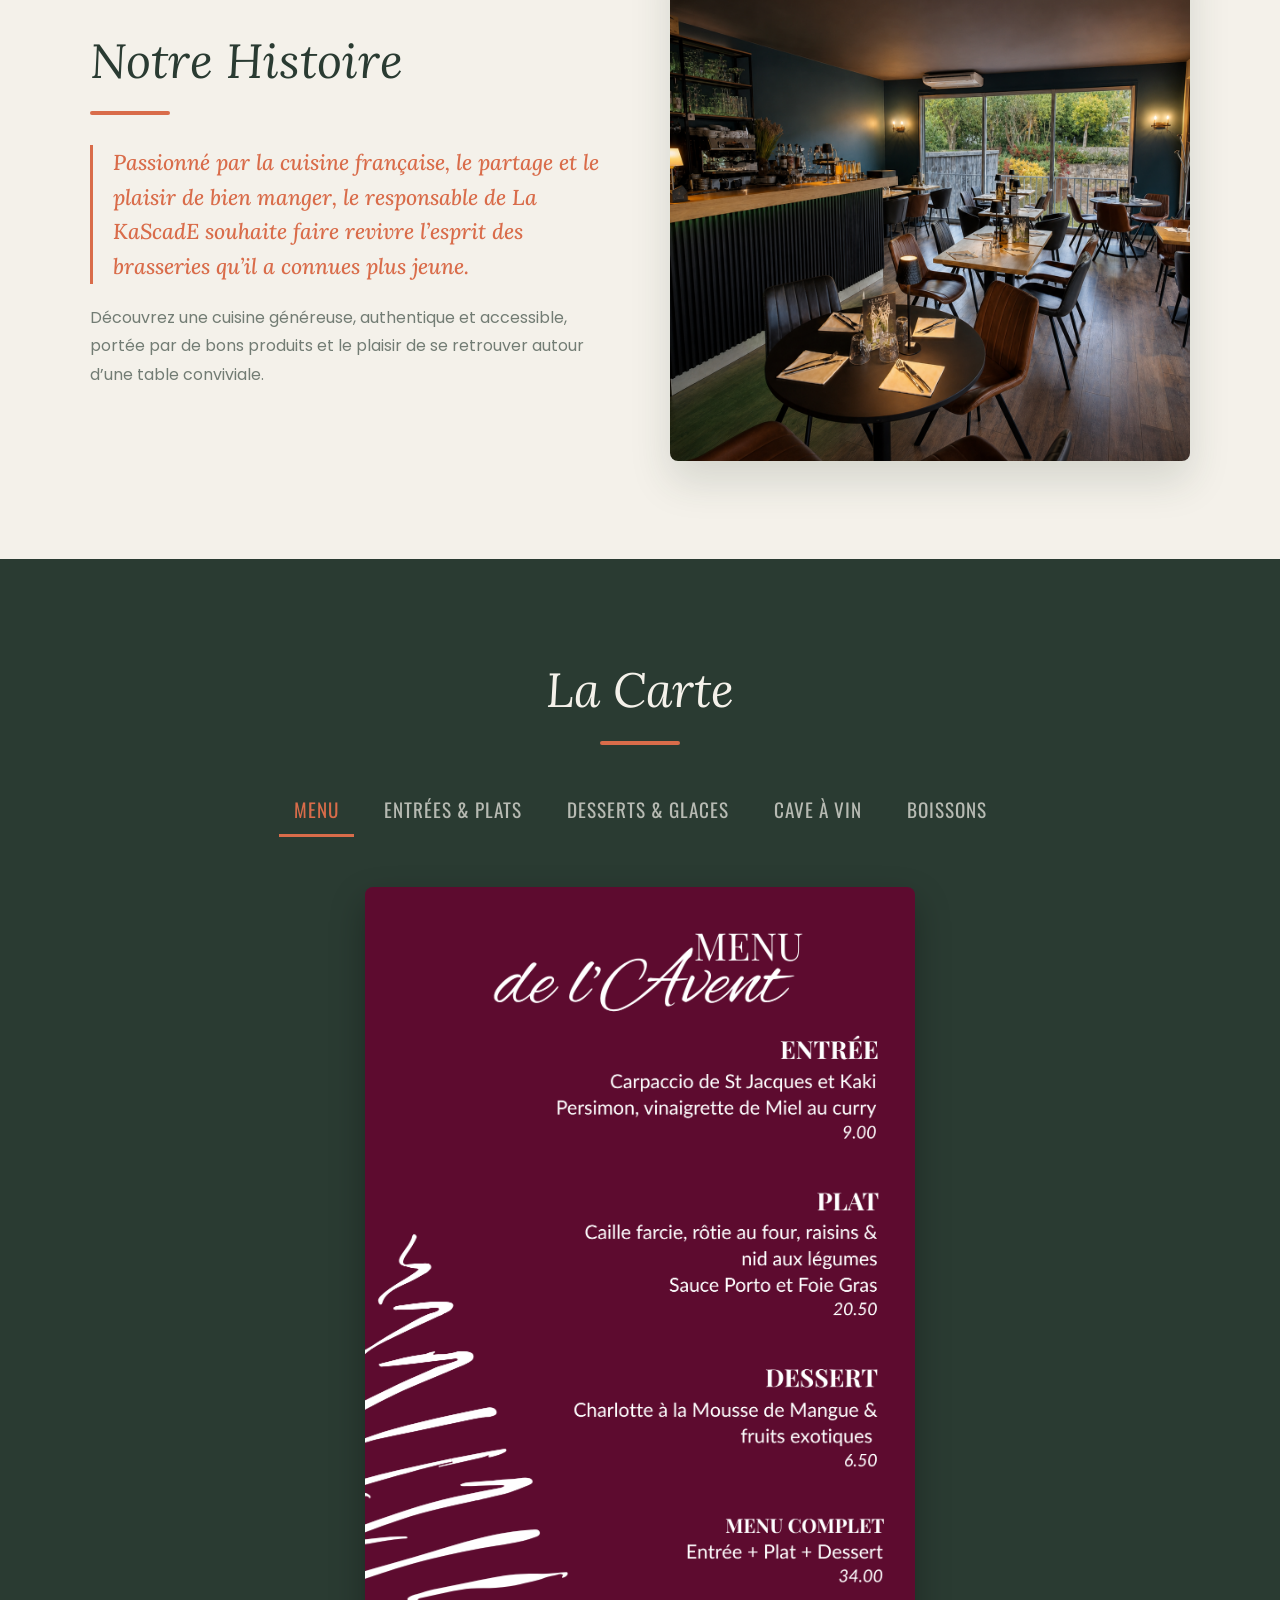
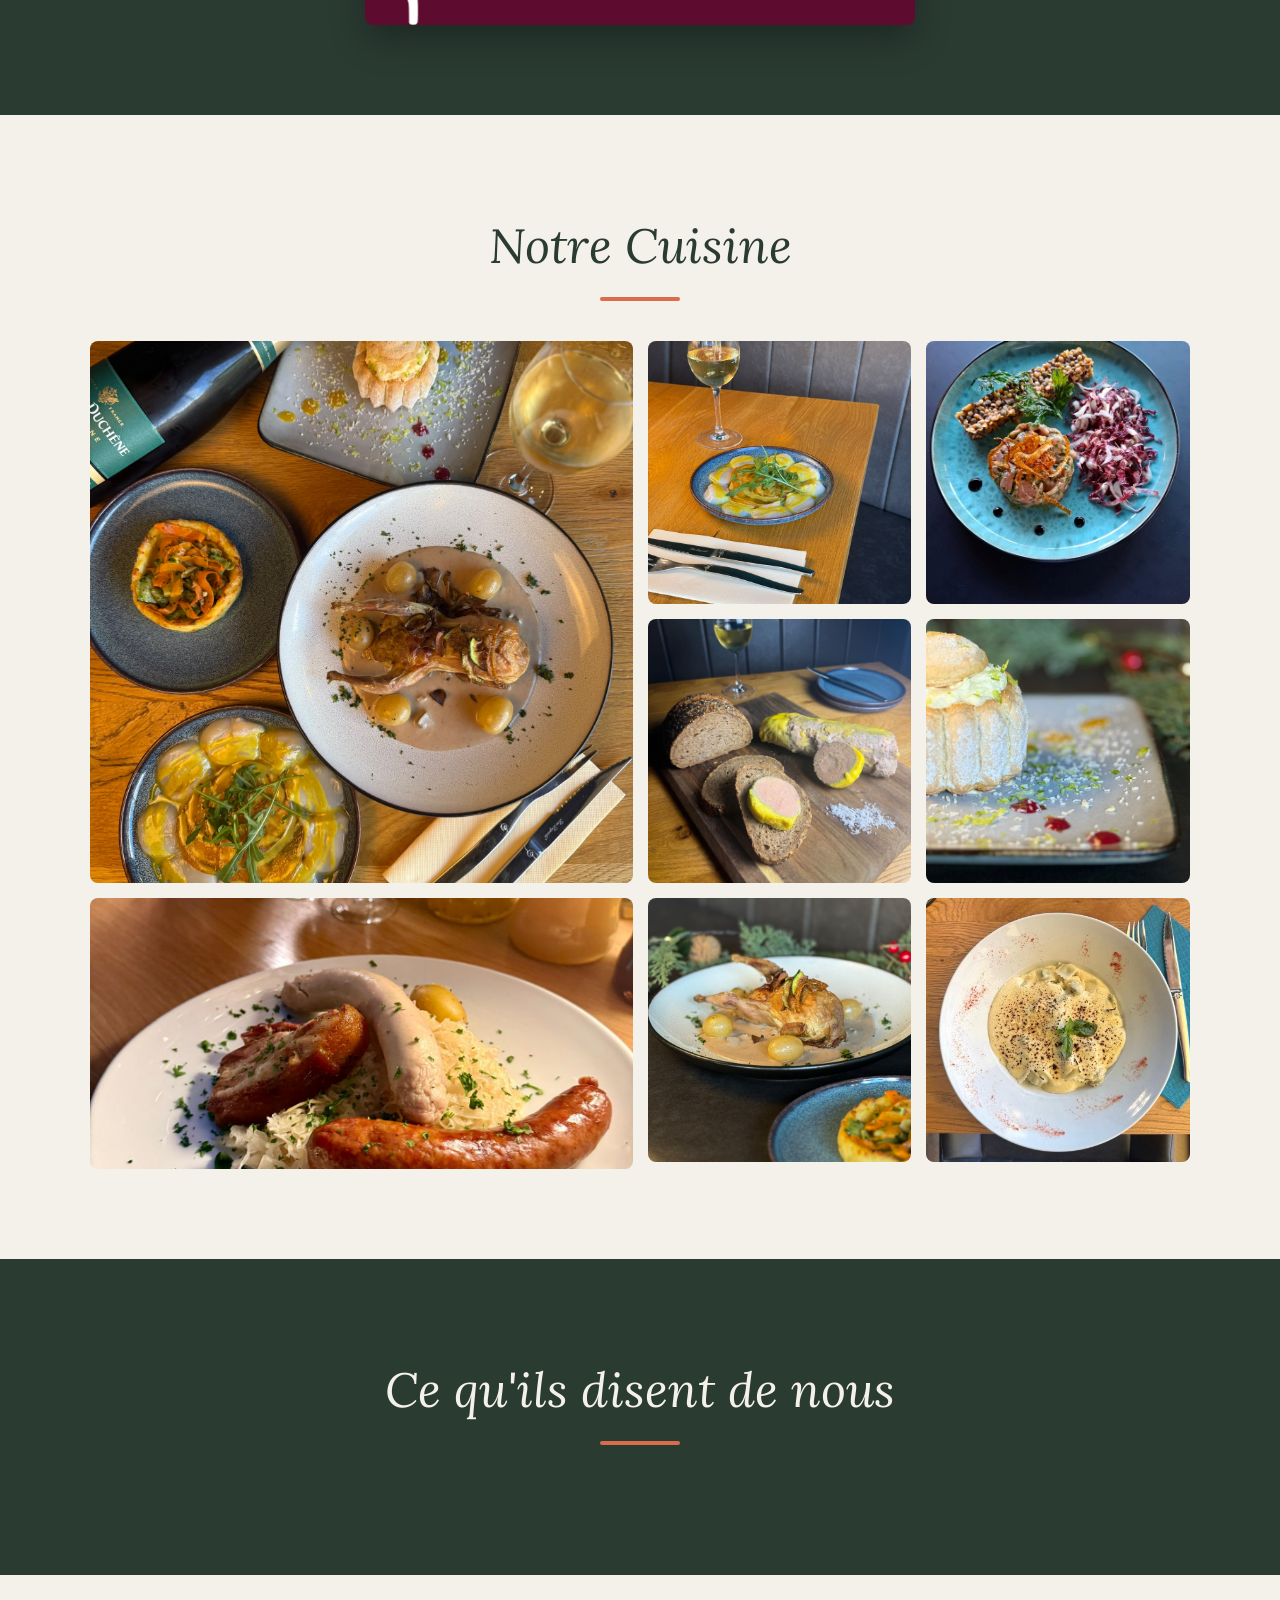
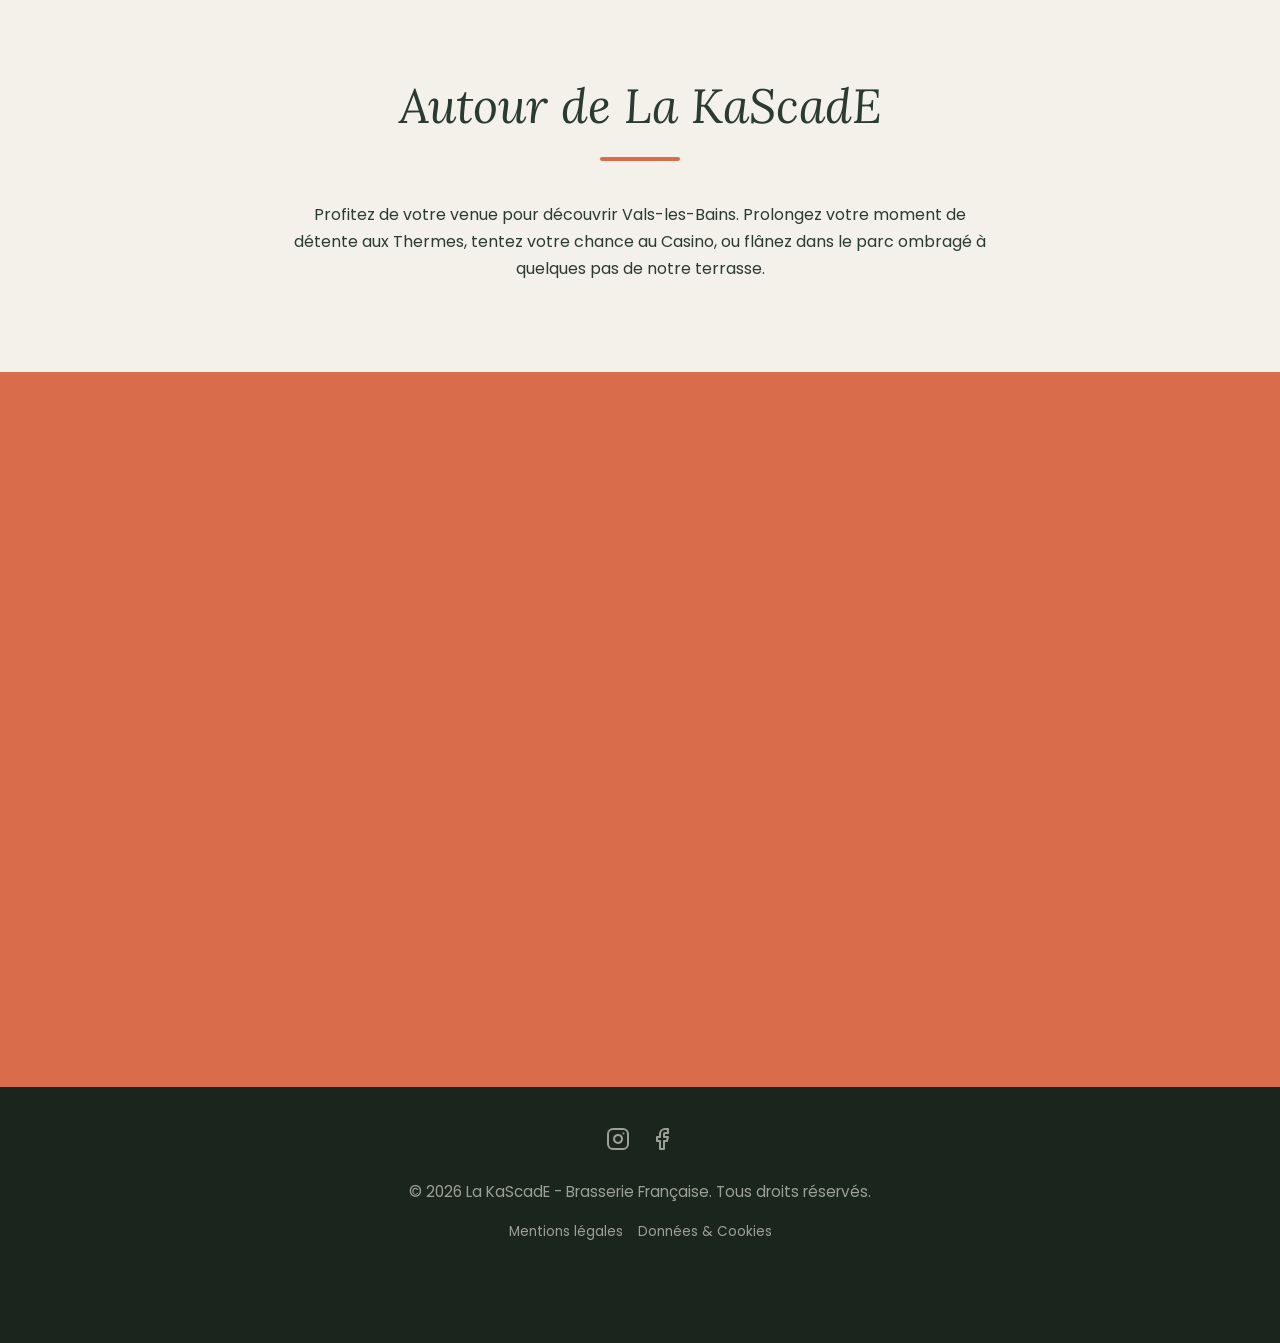
==== commit ddb777de: "Add files via upload" ====
--- a/index.html
+++ b/index.html
@@ -22,7 +22,7 @@
     <link rel="preconnect" href="https://fonts.googleapis.com">
     <link rel="preconnect" href="https://fonts.gstatic.com" crossorigin>
     <link href="https://fonts.googleapis.com/css2?family=Lora:ital,wght@0,400;0,600;1,400&family=Oswald:wght@400;500;700&family=Poppins:wght@300;400;500;600&display=swap" rel="stylesheet">
-    <link rel="stylesheet" href="style.css?v=2">
+    <link rel="stylesheet" href="style.css?v=3">
 <script type="application/ld+json">
     {
       "@context": "https://schema.org",
@@ -57,15 +57,68 @@
     height="0" width="0" style="display:none;visibility:hidden"></iframe></noscript>
     <!-- End Google Tag Manager (noscript) -->
 
-    <header class="hero">
+<!-- MENU RAPIDE (3 POINTS EN HAUT À DROITE) -->
+    <nav class="quick-nav" aria-label="Navigation rapide">
+        <button id="quick-nav-btn" class="quick-nav-btn" aria-label="Ouvrir le menu" aria-expanded="false">
+            <span></span><span></span><span></span>
+        </button>
+        <div id="quick-nav-menu" class="quick-nav-menu">
+            <a href="#actualites">En ce moment</a>
+            <a href="#histoire">Notre Histoire</a>
+            <a href="#menu">La Carte</a>
+            <a href="#galerie">Notre Cuisine</a>
+            <a href="#avis">Avis clients</a>
+            <a href="#contact">Infos & Accès</a>
+        </div>
+    </nav>
+
+   <header class="hero">
         <div class="hero-bg"></div>
         <div class="hero-overlay"></div>
         <div class="hero-content">
              <h1 class="title" style="margin: 0;">
                 <img src="images/Logo.svg" alt="La KaScadE" class="main-logo">
             </h1>
+            <div class="hero-socials">
+                <a href="https://www.instagram.com/la_kascade/" target="_blank" rel="noopener" class="hero-social-btn" aria-label="Suivre La KaScadE sur Instagram">
+                    <svg xmlns="http://www.w3.org/2000/svg" width="18" height="18" viewBox="0 0 24 24" fill="none" stroke="currentColor" stroke-width="2" stroke-linecap="round" stroke-linejoin="round"><rect width="20" height="20" x="2" y="2" rx="5" ry="5"/><path d="M16 11.37A4 4 0 1 1 12.63 8 4 4 0 0 1 16 11.37z"/><line x1="17.5" x2="17.51" y1="6.5" y2="6.5"/></svg>
+                    <span>Instagram</span>
+                </a>
+                <a href="https://www.facebook.com/profile.php?id=61574041990004" target="_blank" rel="noopener" class="hero-social-btn" aria-label="Suivre La KaScadE sur Facebook">
+                    <svg xmlns="http://www.w3.org/2000/svg" width="18" height="18" viewBox="0 0 24 24" fill="none" stroke="currentColor" stroke-width="2" stroke-linecap="round" stroke-linejoin="round"><path d="M18 2h-3a5 5 0 0 0-5 5v3H7v4h3v8h4v-8h3l1-4h-4V7a1 1 0 0 1 1-1h3z"/></svg>
+                    <span>Facebook</span>
+                </a>
+            </div>
         </div>
     </header>
+
+<!-- ACTUALITÉS & INFOS DU MOMENT -->
+    <section id="actualites" class="section bg-dark news-section">
+        <div class="container">
+            <div class="text-center reveal">
+                <h2 class="section-title text-light">En ce moment</h2>
+                <div class="divider center gold"></div>
+            </div>
+
+            <div class="news-grid reveal">
+                <!-- CARTE 1 : FOIE GRAS -->
+                <article class="news-card">
+                    <span class="news-badge">À emporter</span>
+                    <h3>Foie gras maison</h3>
+                    <p>Préparé en cuisine pour vos repas de fêtes. Disponible sur commande en format <strong>500 g (55 €)</strong> ou <strong>1 kg (95 €)</strong>.</p>
+                    <a href="tel:+33667271938" class="news-cta">Commander par téléphone →</a>
+                </article>
+
+                <!-- CARTE 2 : BONS CADEAUX -->
+                <article class="news-card">
+                    <span class="news-badge">Idée cadeau</span>
+                    <h3>Bons cadeaux</h3>
+                    <p>Envie d'offrir une table à La KaScadE ? Nos bons personnalisés sont disponibles du montant de votre choix, à retirer au restaurant.</p>
+                    <a href="tel:+33667271938" class="news-cta">Nous appeler →</a>
+                </article>
+            </div>
+        </div>
+    </section>
 
     <section id="histoire" class="section bg-light">
         <div class="container two-columns">
@@ -206,7 +259,7 @@
                     <svg xmlns="http://www.w3.org/2000/svg" width="24" height="24" viewBox="0 0 24 24" fill="none" stroke="currentColor" stroke-width="2" stroke-linecap="round" stroke-linejoin="round"><path d="M22 16.92v3a2 2 0 0 1-2.18 2 19.79 19.79 0 0 1-8.63-3.07 19.5 19.5 0 0 1-6-6 19.79 19.79 0 0 1-3.07-8.67A2 2 0 0 1 4.11 2h3a2 2 0 0 1 2 1.72 12.84 12.84 0 0 0 .7 2.81 2 2 0 0 1-.45 2.11L8.09 9.91a16 16 0 0 0 6 6l1.27-1.27a2 2 0 0 1 2.11-.45 12.84 12.84 0 0 0 2.81.7A2 2 0 0 1 22 16.92z"/></svg>
                     <div>
                         <h3>Téléphone</h3>
-                        <p>06 67 27 19 38</p>
+                        <p><a href="tel:+33667271938" style="color: inherit; text-decoration: underline;">06 67 27 19 38</a></p>
                     </div>
                 </div>
                 
@@ -267,7 +320,10 @@
             <span id="status-text" class="status-text">Vérification...</span>
         </div>
         <a href="#menu" class="float-item">La Carte</a>
-        <a href="#contact" class="float-item highlight">Réserver</a>
+        <a href="tel:+33667271938" class="float-item highlight float-call">
+            <svg xmlns="http://www.w3.org/2000/svg" width="14" height="14" viewBox="0 0 24 24" fill="none" stroke="currentColor" stroke-width="2.5" stroke-linecap="round" stroke-linejoin="round"><path d="M22 16.92v3a2 2 0 0 1-2.18 2 19.79 19.79 0 0 1-8.63-3.07 19.5 19.5 0 0 1-6-6 19.79 19.79 0 0 1-3.07-8.67A2 2 0 0 1 4.11 2h3a2 2 0 0 1 2 1.72 12.84 12.84 0 0 0 .7 2.81 2 2 0 0 1-.45 2.11L8.09 9.91a16 16 0 0 0 6 6l1.27-1.27a2 2 0 0 1 2.11-.45 12.84 12.84 0 0 0 2.81.7A2 2 0 0 1 22 16.92z"/></svg>
+            Appeler
+        </a>
     </div>
 
     <script src="app.js"></script>
--- a/style.css
+++ b/style.css
@@ -487,4 +487,255 @@
         border: none;
         border-top: 2px solid var(--accent-gold);
     }
+}
+
+/* ========================================= */
+/* 🧭 MENU RAPIDE (3 POINTS HAUT DROITE)     */
+/* ========================================= */
+.quick-nav {
+    position: fixed;
+    top: 18px;
+    right: 18px;
+    z-index: 10001;
+}
+
+.quick-nav-btn {
+    width: 44px;
+    height: 44px;
+    border-radius: 50%;
+    background-color: rgba(42, 59, 50, 0.85);
+    backdrop-filter: blur(8px);
+    -webkit-backdrop-filter: blur(8px);
+    border: 1.5px solid rgba(217, 108, 74, 0.55);
+    display: flex;
+    align-items: center;
+    justify-content: center;
+    gap: 4px;
+    cursor: pointer;
+    box-shadow: 0 8px 20px rgba(0, 0, 0, 0.25);
+    transition: transform 0.2s ease, border-color 0.2s ease;
+}
+
+.quick-nav-btn:hover {
+    border-color: var(--accent-gold);
+    transform: scale(1.04);
+}
+
+.quick-nav-btn span {
+    width: 4.5px;
+    height: 4.5px;
+    border-radius: 50%;
+    background-color: var(--primary-light);
+    display: block;
+}
+
+.quick-nav-menu {
+    position: absolute;
+    top: 54px;
+    right: 0;
+    min-width: 195px;
+    background-color: rgba(42, 59, 50, 0.96);
+    backdrop-filter: blur(12px);
+    -webkit-backdrop-filter: blur(12px);
+    border: 1px solid rgba(217, 108, 74, 0.4);
+    border-radius: 14px;
+    padding: 8px;
+    display: flex;
+    flex-direction: column;
+    gap: 2px;
+    box-shadow: 0 18px 40px rgba(0, 0, 0, 0.35);
+    opacity: 0;
+    transform: translateY(-8px) scale(0.97);
+    pointer-events: none;
+    transition: opacity 0.2s ease, transform 0.2s ease;
+}
+
+.quick-nav-menu.open {
+    opacity: 1;
+    transform: translateY(0) scale(1);
+    pointer-events: auto;
+}
+
+.quick-nav-menu a {
+    color: var(--primary-light);
+    text-decoration: none;
+    font-family: var(--font-title);
+    text-transform: uppercase;
+    letter-spacing: 1px;
+    font-size: 0.92rem;
+    padding: 10px 14px;
+    border-radius: 8px;
+    transition: background-color 0.2s ease, color 0.2s ease;
+}
+
+.quick-nav-menu a:hover {
+    background-color: rgba(244, 241, 234, 0.08);
+    color: var(--accent-gold);
+}
+
+/* ========================================= */
+/* 📣 SECTION ACTUALITÉS (EN CE MOMENT)      */
+/* ========================================= */
+.news-section {
+    padding-top: 75px;
+    padding-bottom: 75px;
+}
+
+.news-grid {
+    display: grid;
+    grid-template-columns: repeat(2, 1fr);
+    gap: 24px;
+    max-width: 920px;
+    margin: 10px auto 0;
+}
+
+.news-card {
+    background-color: var(--primary-light);
+    color: var(--primary-dark);
+    border-radius: 10px;
+    padding: 28px 26px;
+    display: flex;
+    flex-direction: column;
+    align-items: flex-start;
+    box-shadow: 0 14px 32px rgba(0, 0, 0, 0.22);
+    border-top: 4px solid var(--accent-gold);
+}
+
+.news-badge {
+    display: inline-block;
+    font-family: var(--font-title);
+    text-transform: uppercase;
+    letter-spacing: 1.5px;
+    font-size: 0.78rem;
+    color: var(--accent-gold);
+    background-color: rgba(217, 108, 74, 0.12);
+    padding: 4px 10px;
+    border-radius: 4px;
+    margin-bottom: 12px;
+}
+
+.news-card h3 {
+    font-family: var(--font-subtitle);
+    font-size: 1.5rem;
+    font-weight: 600;
+    color: var(--primary-dark);
+    margin-bottom: 10px;
+    line-height: 1.3;
+}
+
+.news-card p {
+    font-size: 0.95rem;
+    line-height: 1.65;
+    color: rgba(42, 59, 50, 0.85);
+    margin-bottom: 20px;
+    flex-grow: 1;
+}
+
+.news-cta {
+    font-family: var(--font-title);
+    text-transform: uppercase;
+    letter-spacing: 1px;
+    font-size: 0.9rem;
+    color: var(--accent-gold);
+    text-decoration: none;
+    border-bottom: 1.5px solid transparent;
+    padding-bottom: 2px;
+    transition: border-color 0.2s ease;
+}
+
+.news-cta:hover {
+    border-bottom-color: var(--accent-gold);
+}
+
+/* ========================================= */
+/* 📱 AJUSTEMENTS MOBILE-FIRST               */
+/* ========================================= */
+.float-call {
+    display: inline-flex;
+    align-items: center;
+    gap: 6px;
+}
+
+.hero {
+    height: 100vh;
+    height: 100svh; /* Évite le décalage avec la barre Safari/Chrome mobile */
+}
+
+@media (max-width: 768px) {
+    .quick-nav {
+        top: 14px;
+        right: 14px;
+    }
+
+    .news-grid {
+        grid-template-columns: 1fr;
+        gap: 16px;
+    }
+
+    .news-card {
+        padding: 22px 20px;
+    }
+
+    .menu-image-container {
+        min-height: auto; /* Supprime le vide inutile sous la carte sur mobile */
+    }
+
+    .status-indicator {
+        flex: 1;
+        min-width: 0;
+    }
+
+    .status-text {
+        overflow: hidden;
+        text-overflow: ellipsis;
+    }
+}
+
+/* ========================================= */
+/* 📲 RÉSEAUX SOCIAUX EN ACCUEIL (HERO)      */
+/* ========================================= */
+.hero-socials {
+    margin-top: 28px;
+    display: flex;
+    justify-content: center;
+    align-items: center;
+    gap: 12px;
+    flex-wrap: wrap;
+}
+
+.hero-social-btn {
+    display: inline-flex;
+    align-items: center;
+    gap: 8px;
+    padding: 10px 18px;
+    border-radius: 50px;
+    background-color: rgba(42, 59, 50, 0.6);
+    backdrop-filter: blur(8px);
+    -webkit-backdrop-filter: blur(8px);
+    border: 1px solid rgba(244, 241, 234, 0.35);
+    color: var(--primary-light);
+    text-decoration: none;
+    font-family: var(--font-title);
+    font-size: 0.9rem;
+    letter-spacing: 1px;
+    text-transform: uppercase;
+    transition: all 0.25s ease;
+}
+
+.hero-social-btn:hover {
+    background-color: var(--accent-gold);
+    border-color: var(--accent-gold);
+    color: var(--primary-light);
+    transform: translateY(-2px);
+}
+
+@media (max-width: 768px) {
+    .hero-socials {
+        margin-top: 22px;
+        gap: 10px;
+    }
+    .hero-social-btn {
+        padding: 9px 15px;
+        font-size: 0.85rem;
+    }
 }
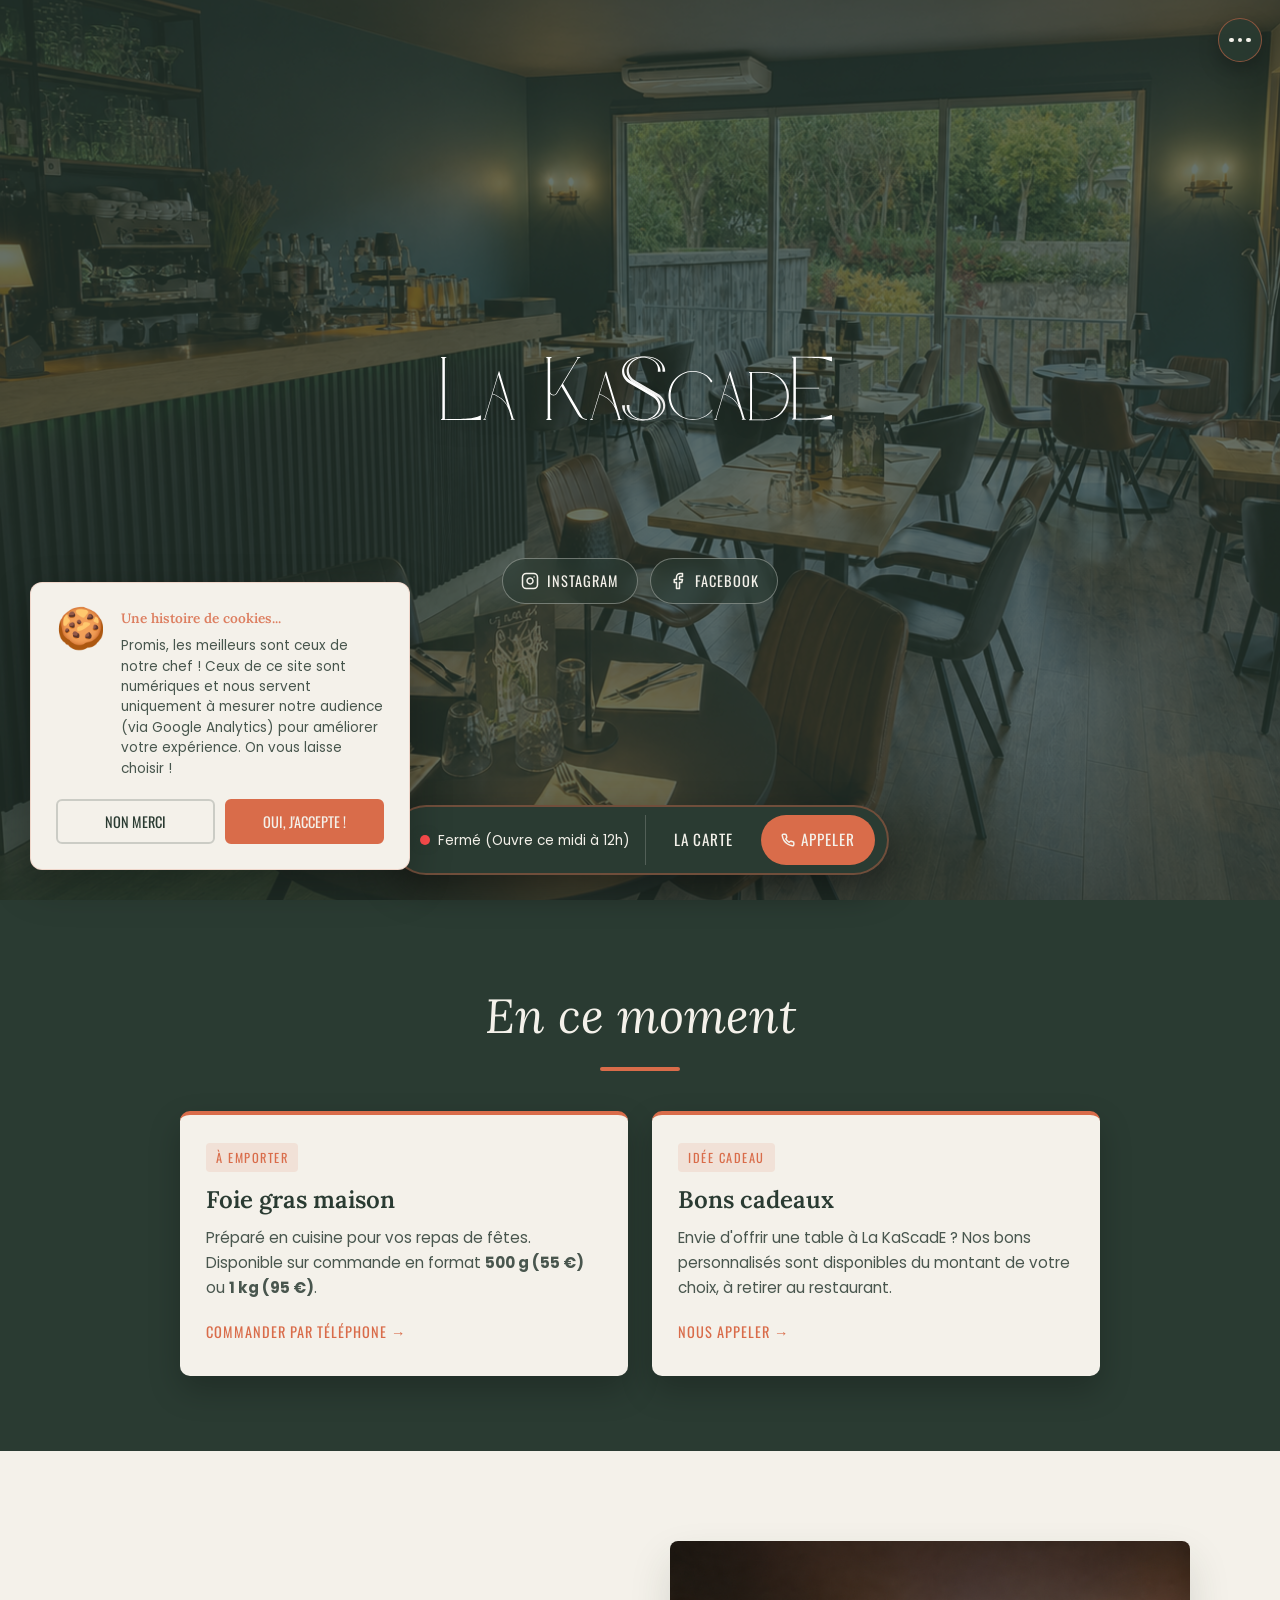
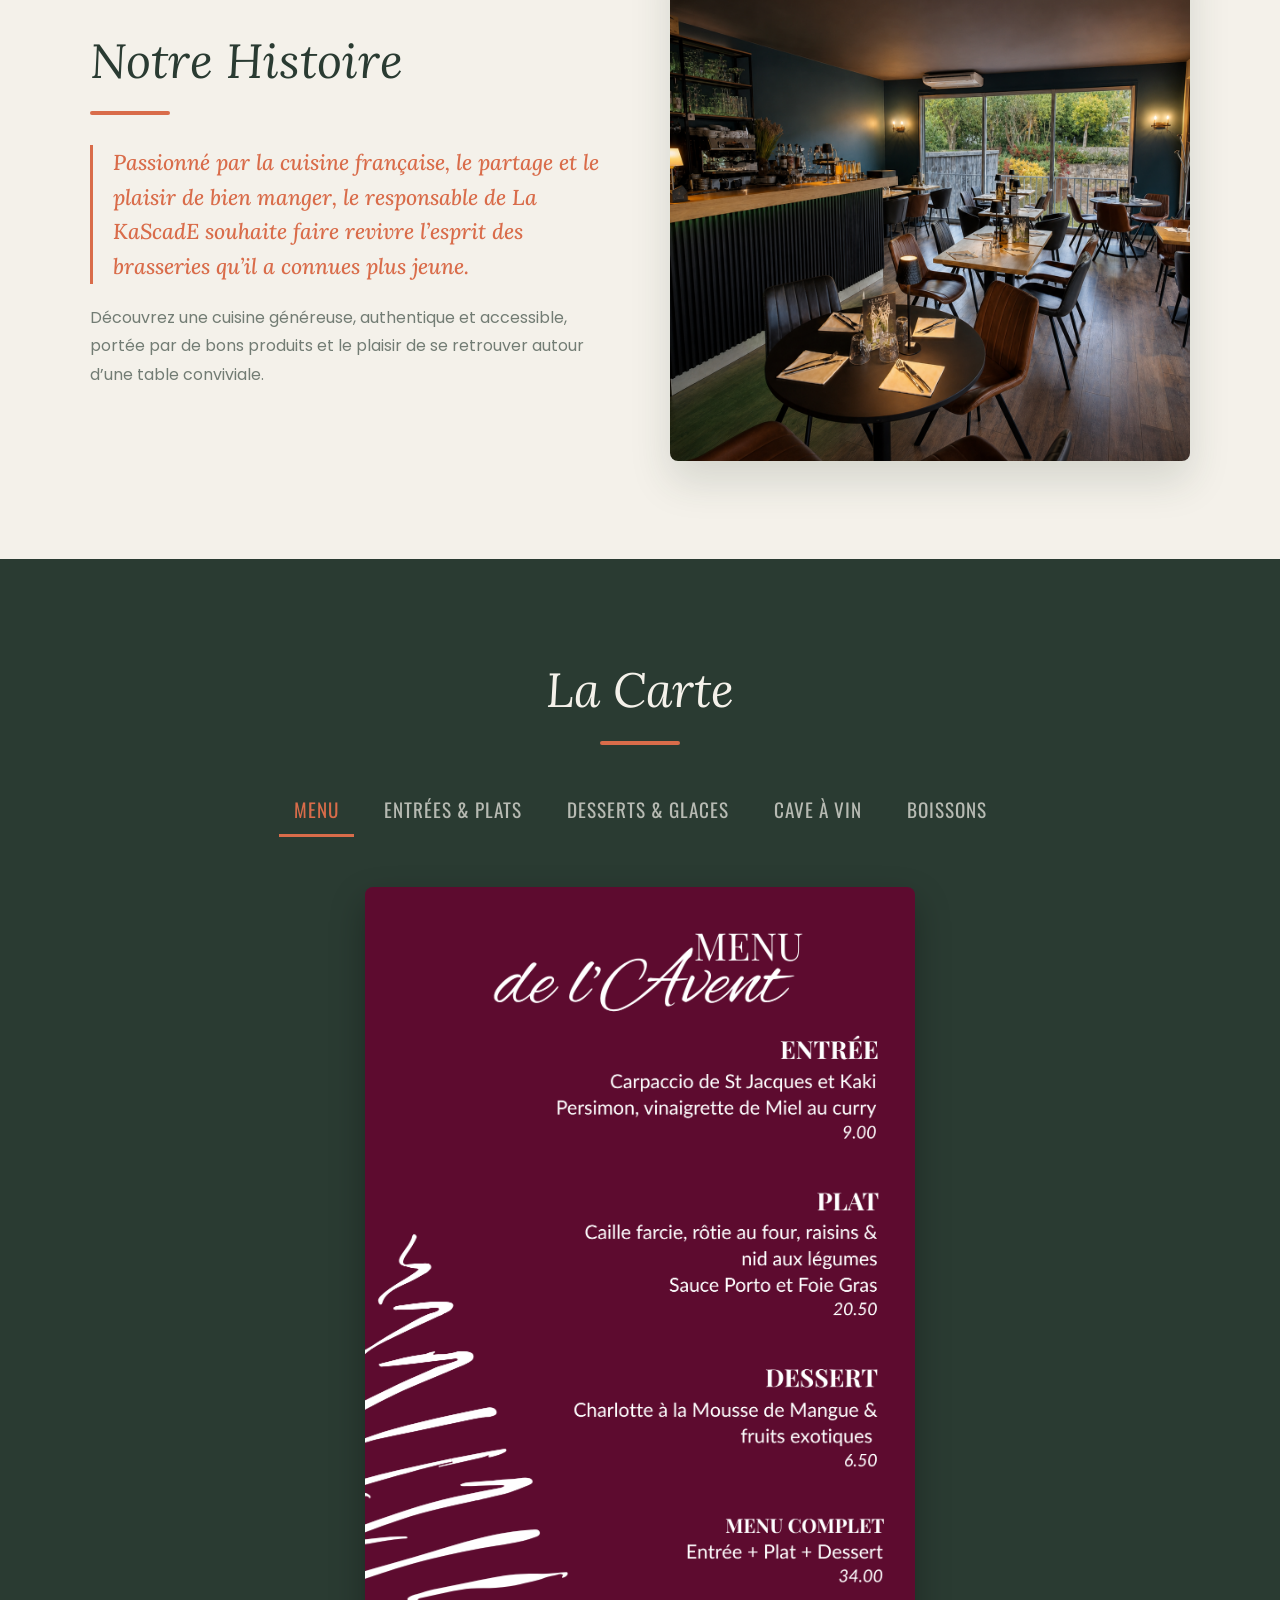
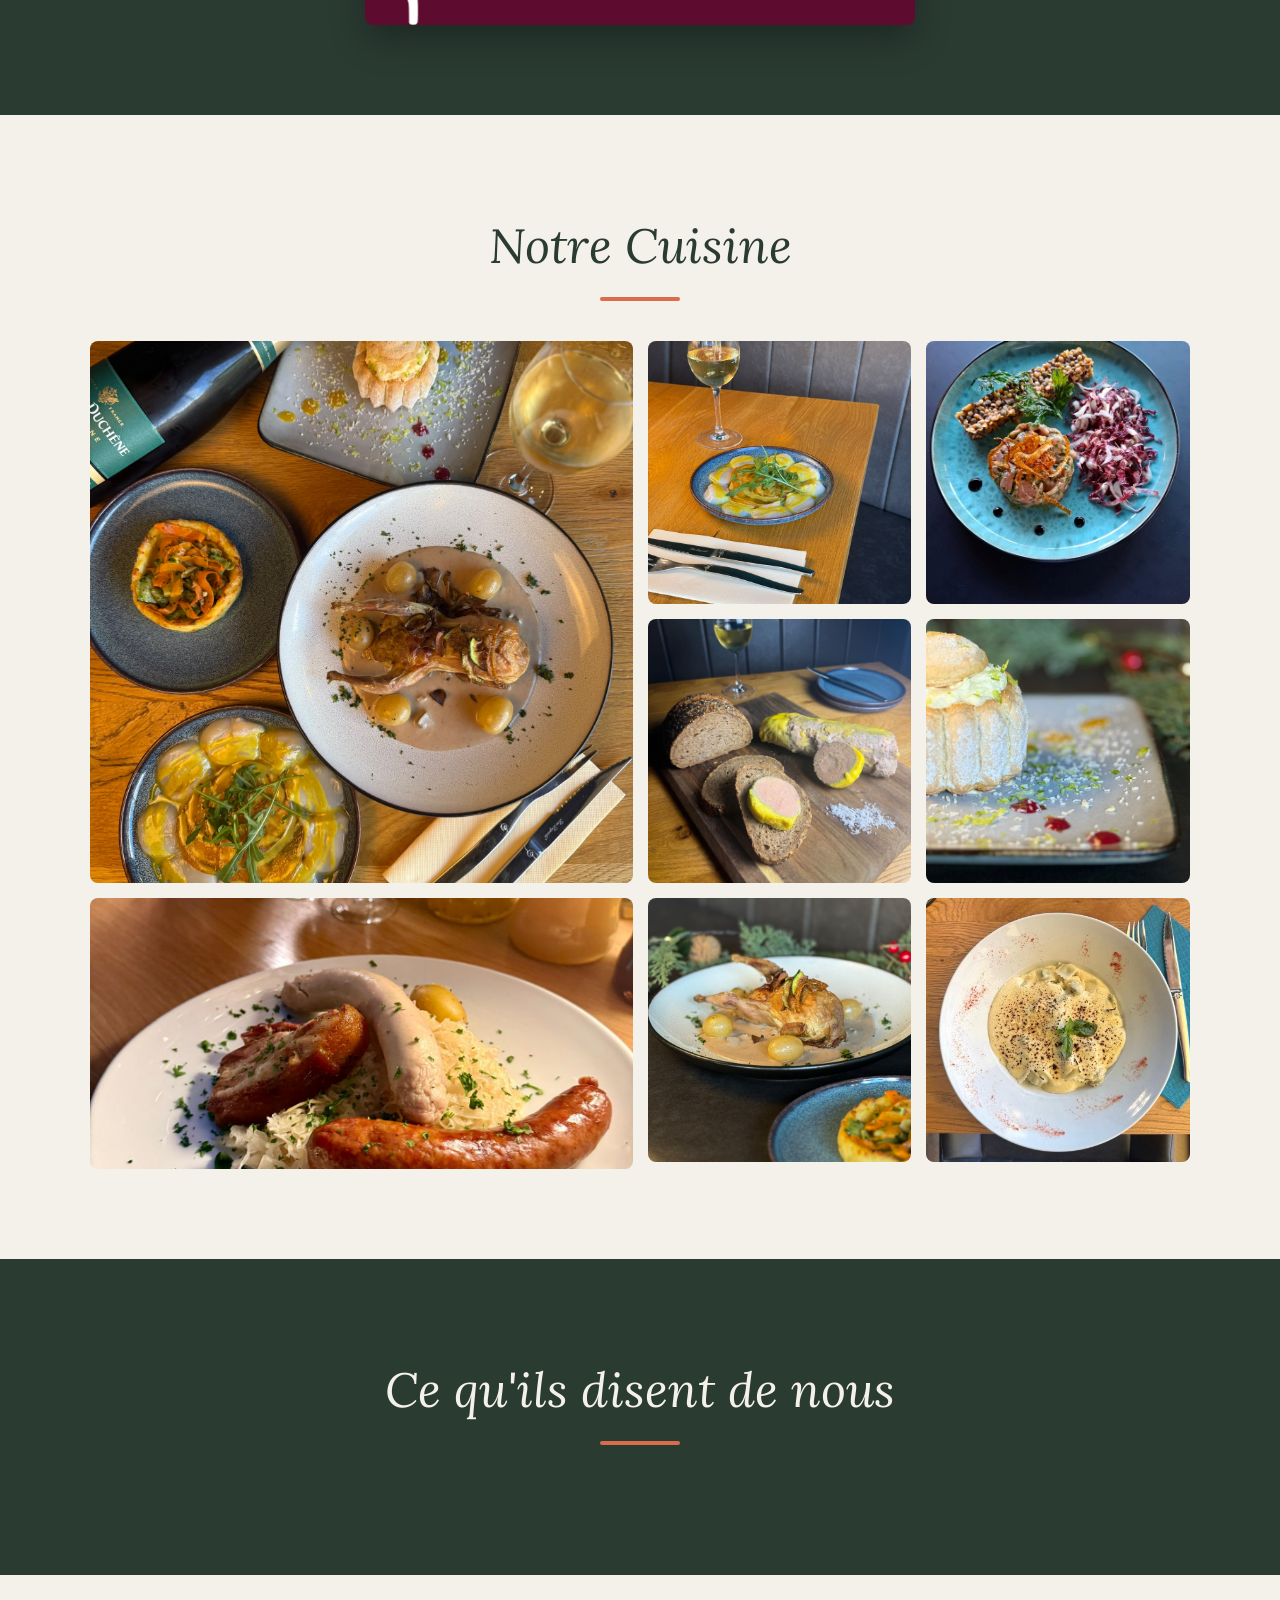
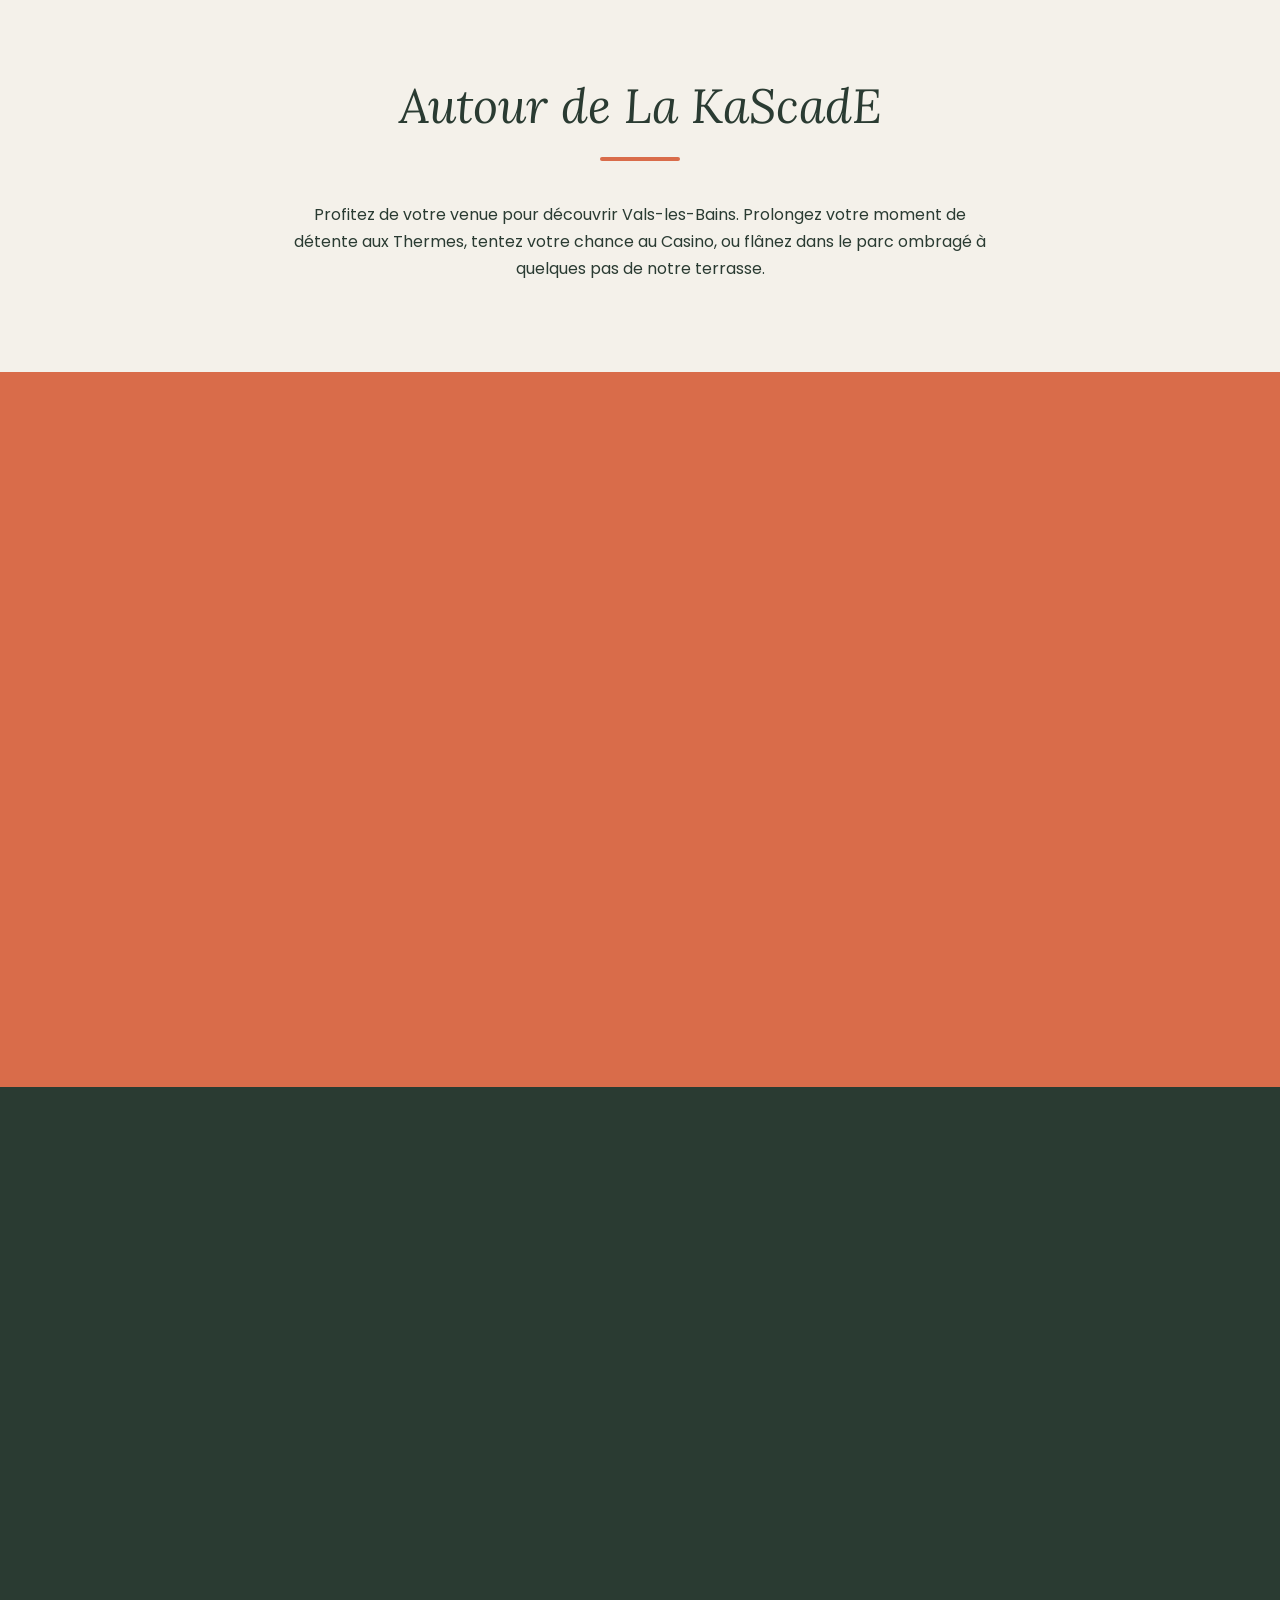
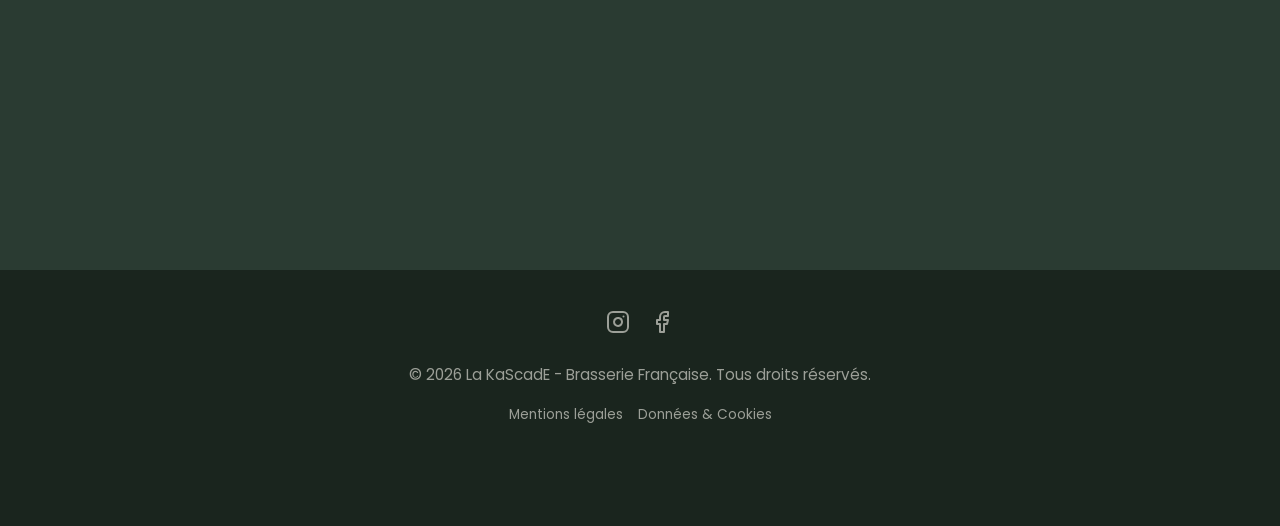
==== commit 2abedf68: "Add files via upload" ====
--- a/index.html
+++ b/index.html
@@ -3,7 +3,16 @@
 <head>
     <meta charset="UTF-8">
     <meta name="viewport" content="width=device-width, initial-scale=1.0">
-    <title>La KaScadE | Brasserie Française</title>
+    <title>La KaScadE | Brasserie Française à Vals-les-Bains (Ardèche)</title>
+    <meta name="description" content="Brasserie française à Vals-les-Bains face à la cascade de la Volane, à deux pas des Thermes et du Casino. Cuisine maison de saison, frites fraîches, terrasse et bons cadeaux.">
+
+    <!-- Aperçu propre sur WhatsApp, Facebook, Messenger -->
+    <meta property="og:type" content="restaurant">
+    <meta property="og:title" content="La KaScadE | Brasserie Française à Vals-les-Bains">
+    <meta property="og:description" content="Cuisine de brasserie française maison, terrasse face à la cascade de la Volane, à deux pas des Thermes de Vals-les-Bains.">
+    <meta property="og:url" content="https://lakascade.fr/">
+    <meta property="og:image" content="https://lakascade.fr/images/histoire.png">
+    <meta property="og:locale" content="fr_FR">
 
     <!-- L'ICÔNE DE L'ONGLET (FAVICON) -->
     <link rel="icon" href="images/favicon.png?v=2" type="image/png">
@@ -22,25 +31,354 @@
     <link rel="preconnect" href="https://fonts.googleapis.com">
     <link rel="preconnect" href="https://fonts.gstatic.com" crossorigin>
     <link href="https://fonts.googleapis.com/css2?family=Lora:ital,wght@0,400;0,600;1,400&family=Oswald:wght@400;500;700&family=Poppins:wght@300;400;500;600&display=swap" rel="stylesheet">
-    <link rel="stylesheet" href="style.css?v=3">
+    <link rel="stylesheet" href="style.css?v=5">
+
+</script>
 <script type="application/ld+json">
     {
       "@context": "https://schema.org",
-      "@type": "Restaurant",
-      "name": "La KaScadE",
-      "image": "https://lakascade.fr/images/Logo.png",
-      "address": {
-        "@type": "PostalAddress",
-        "streetAddress": "7 Rue Auguste Clément",
-        "addressLocality": "Vals-les-Bains",
-        "postalCode": "07600",
-        "addressCountry": "FR"
+      "@graph": [
+        {
+          "@type": "Restaurant",
+          "@id": "https://lakascade.fr/#restaurant",
+          "name": "La KaScadE",
+          "description": "Brasserie française à Vals-les-Bains en Ardèche, située face à la cascade de la Volane, près du Parc de Vals, des Thermes et du Casino. Cuisine maison généreuse, menus de saison, frites fraîches et terrasse au bord de l'eau.",
+          "url": "https://lakascade.fr/",
+          "image": [
+            "https://lakascade.fr/images/histoire.png",
+            "https://lakascade.fr/images/Logo.png"
+          ],
+          "logo": "https://lakascade.fr/images/Logo.png",
+          "telephone": "+33667271938",
+          "servesCuisine": ["Française", "Brasserie", "Cuisine maison", "Ardéchoise"],
+          "priceRange": "€€",
+          "acceptsReservations": "True",
+          "hasMenu": "https://lakascade.fr/#menu",
+          "address": {
+            "@type": "PostalAddress",
+            "streetAddress": "7 Rue Auguste Clément",
+            "addressLocality": "Vals-les-Bains",
+            "addressRegion": "Ardèche",
+            "postalCode": "07600",
+            "addressCountry": "FR"
+          },
+          "areaServed": ["Vals-les-Bains", "Aubenas", "Antraigues-sur-Volane", "Ardèche"],
+          "openingHoursSpecification": [
+            { "@type": "OpeningHoursSpecification", "dayOfWeek": ["Tuesday", "Thursday", "Friday", "Saturday"], "opens": "12:00", "closes": "15:00" },
+            { "@type": "OpeningHoursSpecification", "dayOfWeek": ["Tuesday", "Wednesday", "Thursday", "Friday", "Saturday"], "opens": "19:00", "closes": "22:00" },
+            { "@type": "OpeningHoursSpecification", "dayOfWeek": "Sunday", "opens": "12:00", "closes": "15:00" }
+          ],
+          "sameAs": [
+            "https://www.instagram.com/la_kascade/",
+            "https://www.facebook.com/profile.php?id=61574041990004"
+          ]
+        },
+        {
+          "@type": "FAQPage",
+          "mainEntity": [
+            {
+              "@type": "Question",
+              "name": "Où se situe le restaurant La KaScadE à Vals-les-Bains ?",
+              "acceptedAnswer": {
+                "@type": "Answer",
+                "text": "La KaScadE se trouve au 7 Rue Auguste Clément à Vals-les-Bains (07600), juste en face du Parc de Vals et à quelques minutes à pied des Thermes et du Casino."
+              }
+            },
+            {
+              "@type": "Question",
+              "name": "Le restaurant dispose-t-il d'une terrasse ?",
+              "acceptedAnswer": {
+                "@type": "Answer",
+                "text": "Oui, La KaScadE dispose d'une terrasse donnant directement sur la rivière La Volane et sa cascade, idéale pour déjeuner au frais ou profiter des beaux jours."
+              }
+            },
+            {
+              "@type": "Question",
+              "name": "Faut-il réserver une table à La KaScadE ?",
+              "acceptedAnswer": {
+                "@type": "Answer",
+                "text": "La réservation est vivement conseillée, notamment le week-end, les jours fériés et en saison thermale. Elle se fait directement par téléphone au 06 67 27 19 38."
+              }
+            },
+            {
+              "@type": "Question",
+              "name": "Quelle cuisine propose La KaScadE ?",
+              "acceptedAnswer": {
+                "@type": "Answer",
+                "text": "La KaScadE propose une cuisine de brasserie française maison, généreuse et de saison, accompagnée de frites fraîches, de desserts maison et d'une sélection de vins."
+              }
+            },
+            {
+              "@type": "Question",
+              "name": "Peut-on acheter des bons cadeaux ou commander à emporter ?",
+              "acceptedAnswer": {
+                "@type": "Answer",
+                "text": "Oui, des bons cadeaux personnalisés du montant de votre choix sont disponibles directement au restaurant. Pour les fêtes de fin d'année, nous proposons également du foie gras maison à emporter sur commande (500 g à 55 € et 1 kg à 95 €)."
+              }
+            },
+            {
+              "@type": "Question",
+              "name": "Quels sont les horaires d'ouverture de La KaScadE ?",
+              "acceptedAnswer": {
+                "@type": "Answer",
+                "text": "Le restaurant est ouvert les mardis, jeudis, vendredis et samedis de 12h à 15h et de 19h à 22h, le mercredi de 19h à 22h (fermé le midi), et le dimanche de 12h à 15h. Fermé le lundi."
+              }
+            }
+          ]
+        }
+      ]
+    }
+    <script type="application/ld+json">
+    {
+      "@context": "https://schema.org",
+      "@type": "Menu",
+      "name": "La Carte — La KaScadE",
+      "url": "https://lakascade.fr/#menu",
+      "inLanguage": "fr",
+      "mainEntityOfPage": {
+        "@id": "https://lakascade.fr/#restaurant"
       },
-      "telephone": "+33667271938",
-      "openingHoursSpecification": [
-        { "@type": "OpeningHoursSpecification", "dayOfWeek": ["Tuesday", "Thursday", "Friday", "Saturday"], "opens": "12:00", "closes": "15:00" },
-        { "@type": "OpeningHoursSpecification", "dayOfWeek": ["Tuesday", "Wednesday", "Thursday", "Friday", "Saturday"], "opens": "19:00", "closes": "22:00" },
-        { "@type": "OpeningHoursSpecification", "dayOfWeek": "Sunday", "opens": "12:00", "closes": "15:00" }
+      "hasMenuSection": [
+        {
+          "@type": "MenuSection",
+          "name": "Menu de l'Avent",
+          "description": "Menu complet Entrée + Plat + Dessert à 34,00 € (plats aussi disponibles séparément).",
+          "hasMenuItem": [
+            {
+              "@type": "MenuItem",
+              "name": "Menu de l'Avent complet (Entrée + Plat + Dessert)",
+              "description": "Carpaccio de St Jacques et Kaki Persimon, Caille farcie rôtie au four sauce Porto et Foie Gras, Charlotte à la Mousse de Mangue et fruits exotiques.",
+              "offers": { "@type": "Offer", "price": "34.00", "priceCurrency": "EUR" }
+            },
+            {
+              "@type": "MenuItem",
+              "name": "Carpaccio de St Jacques et Kaki Persimon",
+              "description": "Entrée du Menu de l'Avent, vinaigrette de miel au curry.",
+              "offers": { "@type": "Offer", "price": "9.00", "priceCurrency": "EUR" }
+            },
+            {
+              "@type": "MenuItem",
+              "name": "Caille farcie rôtie au four",
+              "description": "Plat du Menu de l'Avent, raisins et nid aux légumes, sauce Porto et foie gras.",
+              "offers": { "@type": "Offer", "price": "20.50", "priceCurrency": "EUR" }
+            },
+            {
+              "@type": "MenuItem",
+              "name": "Charlotte à la mousse de mangue et fruits exotiques",
+              "description": "Dessert du Menu de l'Avent.",
+              "offers": { "@type": "Offer", "price": "6.50", "priceCurrency": "EUR" }
+            }
+          ]
+        },
+        {
+          "@type": "MenuSection",
+          "name": "Les Entrées — Ardoise du Chef",
+          "hasMenuItem": [
+            {
+              "@type": "MenuItem",
+              "name": "Foie gras maison",
+              "description": "Foie gras de canard mi-cuit maison, IGP Sud-Ouest, accompagné de pain noir toasté. Coup de cœur des clients.",
+              "offers": { "@type": "Offer", "price": "9.90", "priceCurrency": "EUR" }
+            },
+            {
+              "@type": "MenuItem",
+              "name": "Cuisses de grenouilles",
+              "description": "Sautées au beurre et persillade fraîche.",
+              "offers": { "@type": "Offer", "price": "9.00", "priceCurrency": "EUR" }
+            },
+            {
+              "@type": "MenuItem",
+              "name": "Escargots",
+              "description": "Au velouté de poitrine fumée, profiterole au lard.",
+              "offers": { "@type": "Offer", "price": "9.00", "priceCurrency": "EUR" }
+            },
+            {
+              "@type": "MenuItem",
+              "name": "Gravlax de truite d'Ardèche",
+              "description": "Blinis maison de pois chiches, pointe de chantilly au guacamole.",
+              "offers": { "@type": "Offer", "price": "7.40", "priceCurrency": "EUR" }
+            },
+            {
+              "@type": "MenuItem",
+              "name": "Camembert rôti au Calvados",
+              "description": "Camembert 120 g rôti au four, coulant et parfumé au Calvados.",
+              "offers": { "@type": "Offer", "price": "8.20", "priceCurrency": "EUR" }
+            },
+            {
+              "@type": "MenuItem",
+              "name": "Soupe du moment",
+              "description": "Selon l'ardoise du chef."
+            }
+          ]
+        },
+        {
+          "@type": "MenuSection",
+          "name": "Les Plats — Ardoise du Chef",
+          "description": "Viandes 100 % origine France. Garniture au choix (frites ou légumes de saison) incluse avec les viandes et la truite. Sauces maison (moutarde, poivre, au bleu, aux champignons) : 2,00 €. Supplément garniture : 3,50 €.",
+          "hasMenuItem": [
+            {
+              "@type": "MenuItem",
+              "name": "Basse côte maturée 1 mois (250 g)",
+              "description": "Pièce de bœuf du Plateau Ardéchois, grillée à la plancha.",
+              "offers": { "@type": "Offer", "price": "26.00", "priceCurrency": "EUR" }
+            },
+            {
+              "@type": "MenuItem",
+              "name": "Basse côte maturée 1 mois (500 g)",
+              "description": "Pièce de bœuf du Plateau Ardéchois, grillée à la plancha. Coup de cœur des clients.",
+              "offers": { "@type": "Offer", "price": "42.00", "priceCurrency": "EUR" }
+            },
+            {
+              "@type": "MenuItem",
+              "name": "Truite d'Ardèche aux amandes",
+              "description": "Truite entière d'Ardèche grillée au four, beurre clarifié et amandes torréfiées. Coup de cœur des clients.",
+              "offers": { "@type": "Offer", "price": "23.00", "priceCurrency": "EUR" }
+            },
+            {
+              "@type": "MenuItem",
+              "name": "Magret de canard IGP Sud-Ouest",
+              "description": "Magret snacké rosé, nappé d'une sauce au poivre du Cambodge.",
+              "offers": { "@type": "Offer", "price": "21.50", "priceCurrency": "EUR" }
+            },
+            {
+              "@type": "MenuItem",
+              "name": "Jarret d'agneau confit",
+              "description": "Souricette fondante sur galette, crème d'ail au thym.",
+              "offers": { "@type": "Offer", "price": "23.20", "priceCurrency": "EUR" }
+            },
+            {
+              "@type": "MenuItem",
+              "name": "Choucroute tradition",
+              "description": "Chou au vin blanc, saucisse fumée, poitrine fumée, knacki artisanales.",
+              "offers": { "@type": "Offer", "price": "21.50", "priceCurrency": "EUR" }
+            },
+            {
+              "@type": "MenuItem",
+              "name": "Andouillette au four",
+              "description": "Véritable andouillette à la fraise de veau, gratinée à la moutarde.",
+              "offers": { "@type": "Offer", "price": "18.50", "priceCurrency": "EUR" }
+            },
+            {
+              "@type": "MenuItem",
+              "name": "Longe de thon sauce au poivre",
+              "description": "Accompagnée d'un méli-mélo de légumes grillés.",
+              "offers": { "@type": "Offer", "price": "19.50", "priceCurrency": "EUR" }
+            }
+          ]
+        },
+        {
+          "@type": "MenuSection",
+          "name": "Les Desserts & Glaces Terre Adélice (Ardèche)",
+          "hasMenuItem": [
+            {
+              "@type": "MenuItem",
+              "name": "Castagnou maison",
+              "description": "Biscuit sablé, frangipane et crème de marrons, dacquoise.",
+              "offers": { "@type": "Offer", "price": "8.00", "priceCurrency": "EUR" }
+            },
+            {
+              "@type": "MenuItem",
+              "name": "Tiramisu au café",
+              "description": "Biscuit imbibé d'un expresso, crème mascarpone.",
+              "offers": { "@type": "Offer", "price": "6.50", "priceCurrency": "EUR" }
+            },
+            {
+              "@type": "MenuItem",
+              "name": "Dôme de mousse chocolatée",
+              "description": "Sur palet breton maison.",
+              "offers": { "@type": "Offer", "price": "7.50", "priceCurrency": "EUR" }
+            },
+            {
+              "@type": "MenuItem",
+              "name": "Chausson aux pommes caramélisées",
+              "description": "Feuilletage doré au four, pommes fondantes caramélisées.",
+              "offers": { "@type": "Offer", "price": "7.00", "priceCurrency": "EUR" }
+            },
+            {
+              "@type": "MenuItem",
+              "name": "Crème brûlée à la vanille de Guadeloupe",
+              "description": "Crème à la vanille, fine coque de sucre roux caramélisée à la flamme.",
+              "offers": { "@type": "Offer", "price": "7.50", "priceCurrency": "EUR" }
+            },
+            {
+              "@type": "MenuItem",
+              "name": "Assiette de 3 fromages",
+              "description": "Fromages de nos régions.",
+              "offers": { "@type": "Offer", "price": "8.00", "priceCurrency": "EUR" }
+            },
+            {
+              "@type": "MenuItem",
+              "name": "Café gourmand",
+              "description": "Expresso accompagné de mignardises maison. Coup de cœur des clients.",
+              "offers": { "@type": "Offer", "price": "9.00", "priceCurrency": "EUR" }
+            },
+            {
+              "@type": "MenuItem",
+              "name": "Irish Coffee gourmand",
+              "description": "Café chaud au whisky accompagné de mignardises maison. Coup de cœur des clients.",
+              "offers": { "@type": "Offer", "price": "12.00", "priceCurrency": "EUR" }
+            },
+            {
+              "@type": "MenuItem",
+              "name": "Glaces artisanales Terre Adélice (Ardèche)",
+              "description": "1 boule 3,30 €, 2 boules 6,00 €, 3 boules 8,50 € (supplément chantilly ou coulis 1,50 €). Parfums : Café, Châtaigne, Chocolat noir Morin, Citron, Lait de brebis aux marrons confits, Menthe feuilles, Myrtilles, Noisette, Vanille, Verveine.",
+              "offers": { "@type": "Offer", "price": "3.30", "priceCurrency": "EUR" }
+            },
+            {
+              "@type": "MenuItem",
+              "name": "Coupe L'Ardéchoise",
+              "description": "1 boule vanille, 1 boule châtaigne, crème de marron, chantilly.",
+              "offers": { "@type": "Offer", "price": "9.00", "priceCurrency": "EUR" }
+            },
+            {
+              "@type": "MenuItem",
+              "name": "Coupe Café Valsois",
+              "description": "1 boule café, 1 boule lait de brebis/marrons, 2 cl Kahlua, chantilly.",
+              "offers": { "@type": "Offer", "price": "9.00", "priceCurrency": "EUR" }
+            },
+            {
+              "@type": "MenuItem",
+              "name": "Coupe Montivernoux",
+              "description": "1 boule myrtille, 1 boule châtaigne, 2 cl Élixir Coiron.",
+              "offers": { "@type": "Offer", "price": "9.00", "priceCurrency": "EUR" }
+            },
+            {
+              "@type": "MenuItem",
+              "name": "Coupe Colonel",
+              "description": "2 boules citron, 2 cl vodka, citron fruit.",
+              "offers": { "@type": "Offer", "price": "9.00", "priceCurrency": "EUR" }
+            }
+          ]
+        },
+        {
+          "@type": "MenuSection",
+          "name": "Cave à vin — Sélection de vignerons et terroirs d'Ardèche",
+          "hasMenuItem": [
+            { "@type": "MenuItem", "name": "Chassenay - Brut 1ère Cuvée (75 cl)", "offers": { "@type": "Offer", "price": "45.00", "priceCurrency": "EUR" } },
+            { "@type": "MenuItem", "name": "Canard-Duchêne - Brut (75 cl)", "offers": { "@type": "Offer", "price": "55.00", "priceCurrency": "EUR" } },
+            { "@type": "MenuItem", "name": "Chassenay - Blanc de Blancs (75 cl)", "offers": { "@type": "Offer", "price": "65.00", "priceCurrency": "EUR" } },
+            { "@type": "MenuItem", "name": "Prosecco (75 cl)", "offers": { "@type": "Offer", "price": "23.00", "priceCurrency": "EUR" } },
+            { "@type": "MenuItem", "name": "Vigier - Chardonnay (Blanc IGP Ardèche, 50 cl)", "offers": { "@type": "Offer", "price": "14.50", "priceCurrency": "EUR" } },
+            { "@type": "MenuItem", "name": "Latour - Chardonnay (Blanc IGP Ardèche, 75 cl)", "offers": { "@type": "Offer", "price": "25.00", "priceCurrency": "EUR" } },
+            { "@type": "MenuItem", "name": "Grangeon - Sauvignon (Blanc IGP Ardèche, 75 cl)", "offers": { "@type": "Offer", "price": "21.50", "priceCurrency": "EUR" } },
+            { "@type": "MenuItem", "name": "Gros Manseng - Moelleux (Blanc IGP Côtes de Gascogne, 75 cl)", "offers": { "@type": "Offer", "price": "25.00", "priceCurrency": "EUR" } },
+            { "@type": "MenuItem", "name": "Vigier - Gris de Grenache (Rosé IGP Ardèche, 50 cl)", "offers": { "@type": "Offer", "price": "14.50", "priceCurrency": "EUR" } },
+            { "@type": "MenuItem", "name": "Domaine Les Terriers (Rosé IGP Ardèche, 75 cl)", "offers": { "@type": "Offer", "price": "23.00", "priceCurrency": "EUR" } },
+            { "@type": "MenuItem", "name": "Isula Bio (Rosé AOP Corse, 75 cl)", "offers": { "@type": "Offer", "price": "21.50", "priceCurrency": "EUR" } },
+            { "@type": "MenuItem", "name": "Domaine du Colombier (Rouge IGP Ardèche, 50 cl)", "offers": { "@type": "Offer", "price": "16.50", "priceCurrency": "EUR" } },
+            { "@type": "MenuItem", "name": "C. Urios - Château Pépusque (Rouge Minervois, 75 cl)", "offers": { "@type": "Offer", "price": "21.50", "priceCurrency": "EUR" } },
+            { "@type": "MenuItem", "name": "Guigal - Côte-Rôtie Brune et Blonde (Rouge AOC Côte-Rôtie, 75 cl)", "offers": { "@type": "Offer", "price": "79.00", "priceCurrency": "EUR" } },
+            { "@type": "MenuItem", "name": "Jaboulet - Parallèle 45 Bio (Rouge AOP Côtes du Rhône, 75 cl)", "offers": { "@type": "Offer", "price": "24.00", "priceCurrency": "EUR" } },
+            { "@type": "MenuItem", "name": "Domaine des Bosquets - Gigondas (Rouge AOC Gigondas, 75 cl)", "offers": { "@type": "Offer", "price": "36.00", "priceCurrency": "EUR" } },
+            { "@type": "MenuItem", "name": "Domaine Grangeon - Chatus (Rouge IGP Ardèche, 75 cl)", "offers": { "@type": "Offer", "price": "32.90", "priceCurrency": "EUR" } },
+            { "@type": "MenuItem", "name": "Vins au verre (12 cl)", "description": "Caves Vivaraises (Gris de Grenache, Merlot, Chardonnay) 3,50 €, Gros Manseng moelleux 5,50 €, Prosecco 6,00 €, Champagne Chassenay 1ère Cuvée 8,00 €.", "offers": { "@type": "Offer", "price": "3.50", "priceCurrency": "EUR" } }
+          ]
+        },
+        {
+          "@type": "MenuSection",
+          "name": "Boissons, Bières & Eaux de l'Ardèche",
+          "description": "Apéritifs (Ricard, Kir châtaigne/cassis/pêche, Prosecco), bières pression de Provence FADA Blonde et du Moment, bières bouteilles (Duvel, Maredsous, FADA Triple, Desperados, Jupiler sans alcool), eaux d'Ardèche (Aizac, Vals, Ventadour, Reine des Basaltes), digestifs dont Élixir Coiron d'Ardèche, Génépi, Verveine et carte barista."
+        }
       ]
     }
     </script>
@@ -280,6 +618,48 @@
         </div>
     </section>
 
+<!-- QUESTIONS FRÉQUENTES (SEO & IA) -->
+    <section id="faq" class="section bg-dark">
+        <div class="container">
+            <div class="text-center reveal">
+                <h2 class="section-title text-light">Questions fréquentes</h2>
+                <div class="divider center gold"></div>
+            </div>
+
+            <div class="faq-list reveal">
+                <details class="faq-item">
+                    <summary>Où se situe La KaScadE à Vals-les-Bains ?</summary>
+                    <p>Nous sommes situés au <strong>7 Rue Auguste Clément, 07600 Vals-les-Bains</strong>, juste en face du Parc de Vals et à quelques minutes à pied des Thermes et du Casino.</p>
+                </details>
+
+                <details class="faq-item">
+                    <summary>Avez-vous une terrasse au bord de l'eau ?</summary>
+                    <p>Oui, notre terrasse donne directement sur la rivière La Volane et sa cascade. C'est un vrai coin de fraîcheur pour déjeuner ou dîner dès les beaux jours.</p>
+                </details>
+
+                <details class="faq-item">
+                    <summary>Comment réserver une table ?</summary>
+                    <p>Les réservations se font directement par téléphone au <a href="tel:+33667271938">06 67 27 19 38</a>. C'est particulièrement conseillé le week-end et pendant la saison thermale.</p>
+                </details>
+
+                <details class="faq-item">
+                    <summary>Quel style de cuisine proposez-vous ?</summary>
+                    <p>Une cuisine de brasserie française généreuse, faite maison et renouvelée au fil des saisons, avec des frites fraîches, des desserts maison et une belle sélection de vins.</p>
+                </details>
+
+                <details class="faq-item">
+                    <summary>Proposez-vous des bons cadeaux ou des commandes à emporter ?</summary>
+                    <p>Oui, nous préparons des bons cadeaux personnalisés du montant de votre choix, à retirer sur place. Pour les fêtes, notre foie gras maison est également disponible sur commande en 500 g (55 €) ou 1 kg (95 €).</p>
+                </details>
+
+                <details class="faq-item">
+                    <summary>Quels sont vos jours et horaires d'ouverture ?</summary>
+                    <p>Ouvert mardi, jeudi, vendredi et samedi (12h-15h et 19h-22h), mercredi soir (19h-22h) et dimanche midi (12h-15h). Fermé le lundi et le mercredi midi.</p>
+                </details>
+            </div>
+        </div>
+    </section>
+
     <footer>
         <div class="container">
             <div class="social-links" style="margin-bottom: 20px; display: flex; justify-content: center; gap: 20px;">
--- a/style.css
+++ b/style.css
@@ -738,4 +738,159 @@
         padding: 9px 15px;
         font-size: 0.85rem;
     }
+}
+
+/* ========================================= */
+/* ❓ SECTION FAQ (ACCORDÉON NATIF)          */
+/* ========================================= */
+.faq-list {
+    max-width: 820px;
+    margin: 10px auto 0;
+    display: flex;
+    flex-direction: column;
+    gap: 12px;
+}
+
+.faq-item {
+    background-color: rgba(244, 241, 234, 0.05);
+    border: 1px solid rgba(244, 241, 234, 0.14);
+    border-radius: 10px;
+    padding: 0 22px;
+    transition: border-color 0.25s ease, background-color 0.25s ease;
+}
+
+.faq-item[open] {
+    border-color: rgba(217, 108, 74, 0.6);
+    background-color: rgba(244, 241, 234, 0.08);
+}
+
+.faq-item summary {
+    list-style: none;
+    cursor: pointer;
+    padding: 18px 0;
+    font-family: var(--font-subtitle);
+    font-size: 1.1rem;
+    font-weight: 600;
+    color: var(--primary-light);
+    display: flex;
+    justify-content: space-between;
+    align-items: center;
+    gap: 16px;
+}
+
+.faq-item summary::-webkit-details-marker {
+    display: none;
+}
+
+.faq-item summary::after {
+    content: "+";
+    font-family: var(--font-title);
+    font-size: 1.5rem;
+    line-height: 1;
+    color: var(--accent-gold);
+    flex-shrink: 0;
+    transition: transform 0.2s ease;
+}
+
+.faq-item[open] summary::after {
+    content: "−";
+}
+
+.faq-item p {
+    padding: 0 0 20px;
+    font-size: 0.95rem;
+    line-height: 1.7;
+    color: rgba(244, 241, 234, 0.85);
+}
+
+.faq-item a {
+    color: var(--accent-gold);
+    text-decoration: underline;
+}
+
+@media (max-width: 768px) {
+    .faq-item {
+        padding: 0 16px;
+    }
+    .faq-item summary {
+        font-size: 1rem;
+        padding: 16px 0;
+    }
+}
+
+/* ========================================= */
+/* ❓ SECTION FAQ (ACCORDÉON NATIF)          */
+/* ========================================= */
+.faq-list {
+    max-width: 820px;
+    margin: 10px auto 0;
+    display: flex;
+    flex-direction: column;
+    gap: 12px;
+}
+
+.faq-item {
+    background-color: rgba(244, 241, 234, 0.05);
+    border: 1px solid rgba(244, 241, 234, 0.14);
+    border-radius: 10px;
+    padding: 0 22px;
+    transition: border-color 0.25s ease, background-color 0.25s ease;
+}
+
+.faq-item[open] {
+    border-color: rgba(217, 108, 74, 0.6);
+    background-color: rgba(244, 241, 234, 0.08);
+}
+
+.faq-item summary {
+    list-style: none;
+    cursor: pointer;
+    padding: 18px 0;
+    font-family: var(--font-subtitle);
+    font-size: 1.1rem;
+    font-weight: 600;
+    color: var(--primary-light);
+    display: flex;
+    justify-content: space-between;
+    align-items: center;
+    gap: 16px;
+}
+
+.faq-item summary::-webkit-details-marker {
+    display: none;
+}
+
+.faq-item summary::after {
+    content: "+";
+    font-family: var(--font-title);
+    font-size: 1.5rem;
+    line-height: 1;
+    color: var(--accent-gold);
+    flex-shrink: 0;
+}
+
+.faq-item[open] summary::after {
+    content: "−";
+}
+
+.faq-item p {
+    padding: 0 0 20px;
+    font-size: 0.95rem;
+    line-height: 1.7;
+    color: rgba(244, 241, 234, 0.85);
+}
+
+.faq-item a {
+    color: var(--accent-gold);
+    text-decoration: underline;
+}
+
+@media (max-width: 768px) {
+    .faq-item {
+        padding: 0 16px;
+    }
+    .faq-item summary {
+        font-size: 1rem;
+        padding: 16px 0;
+    }
 }
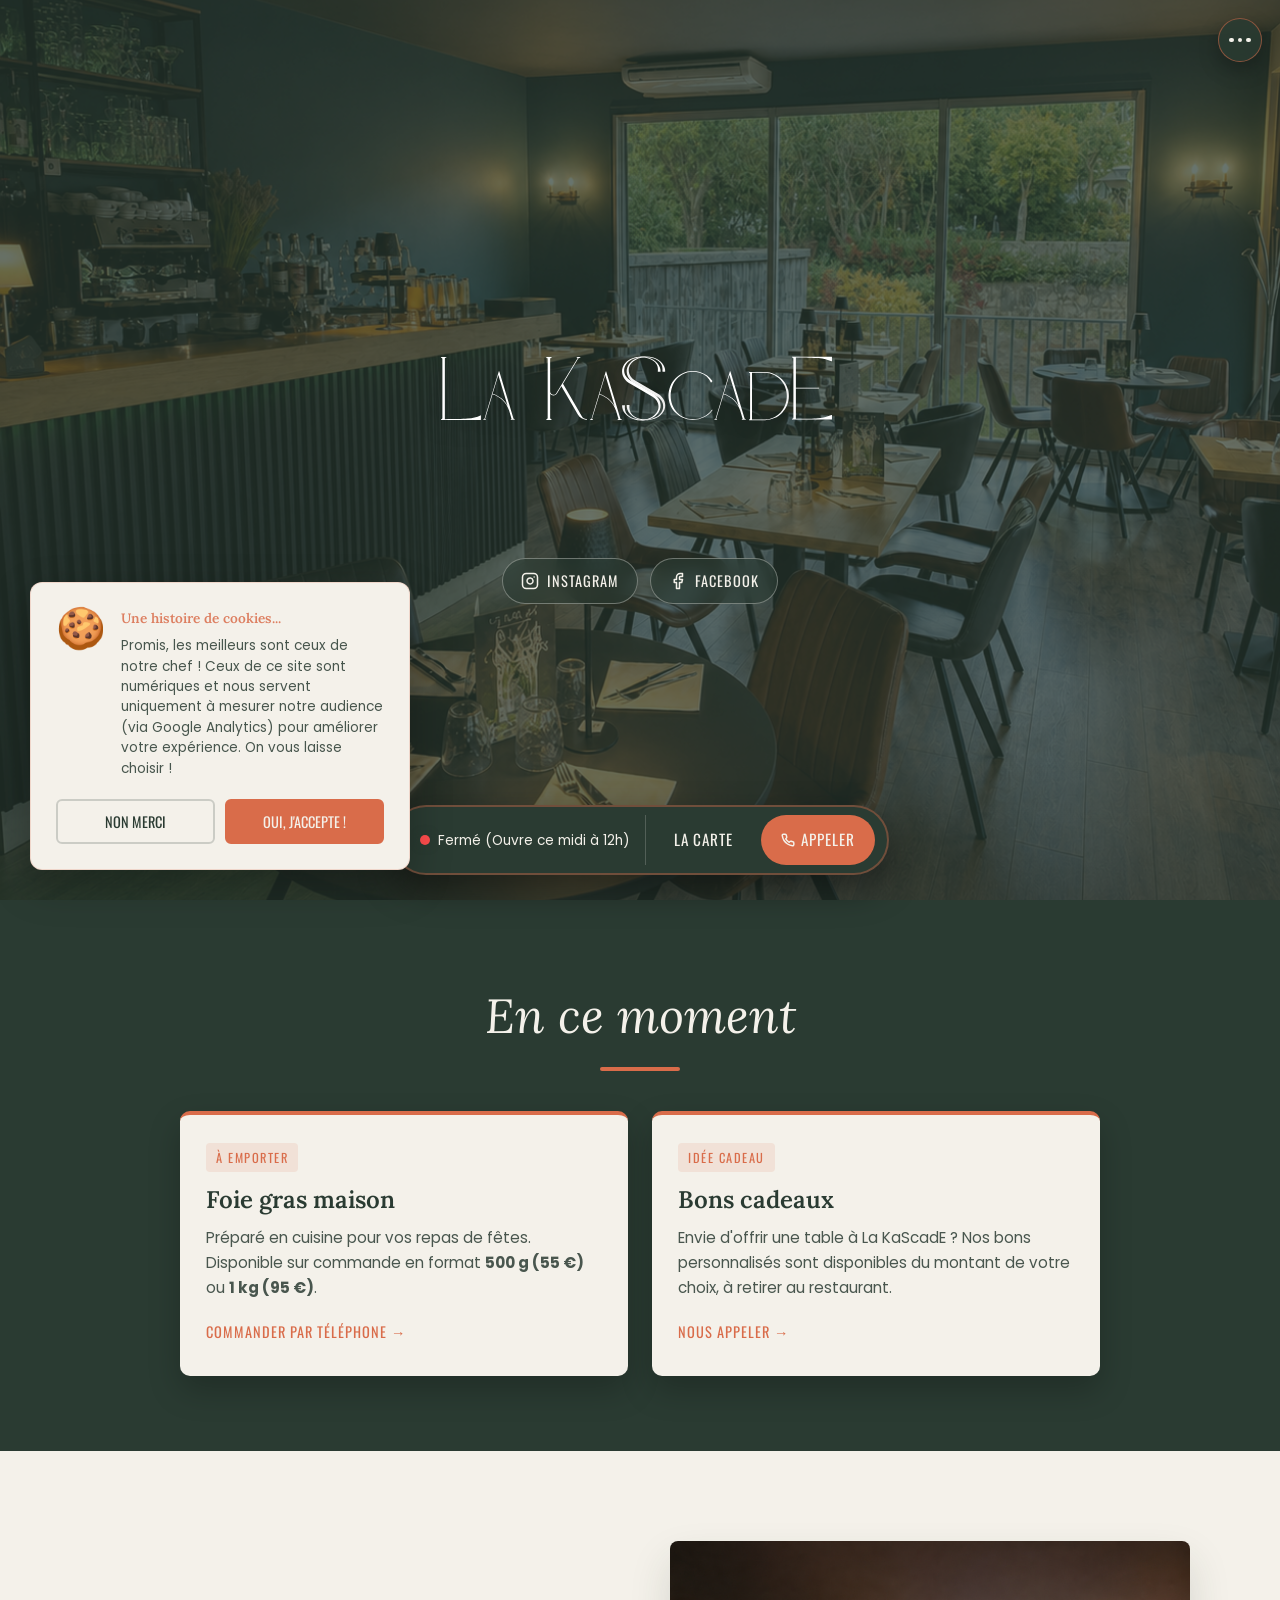
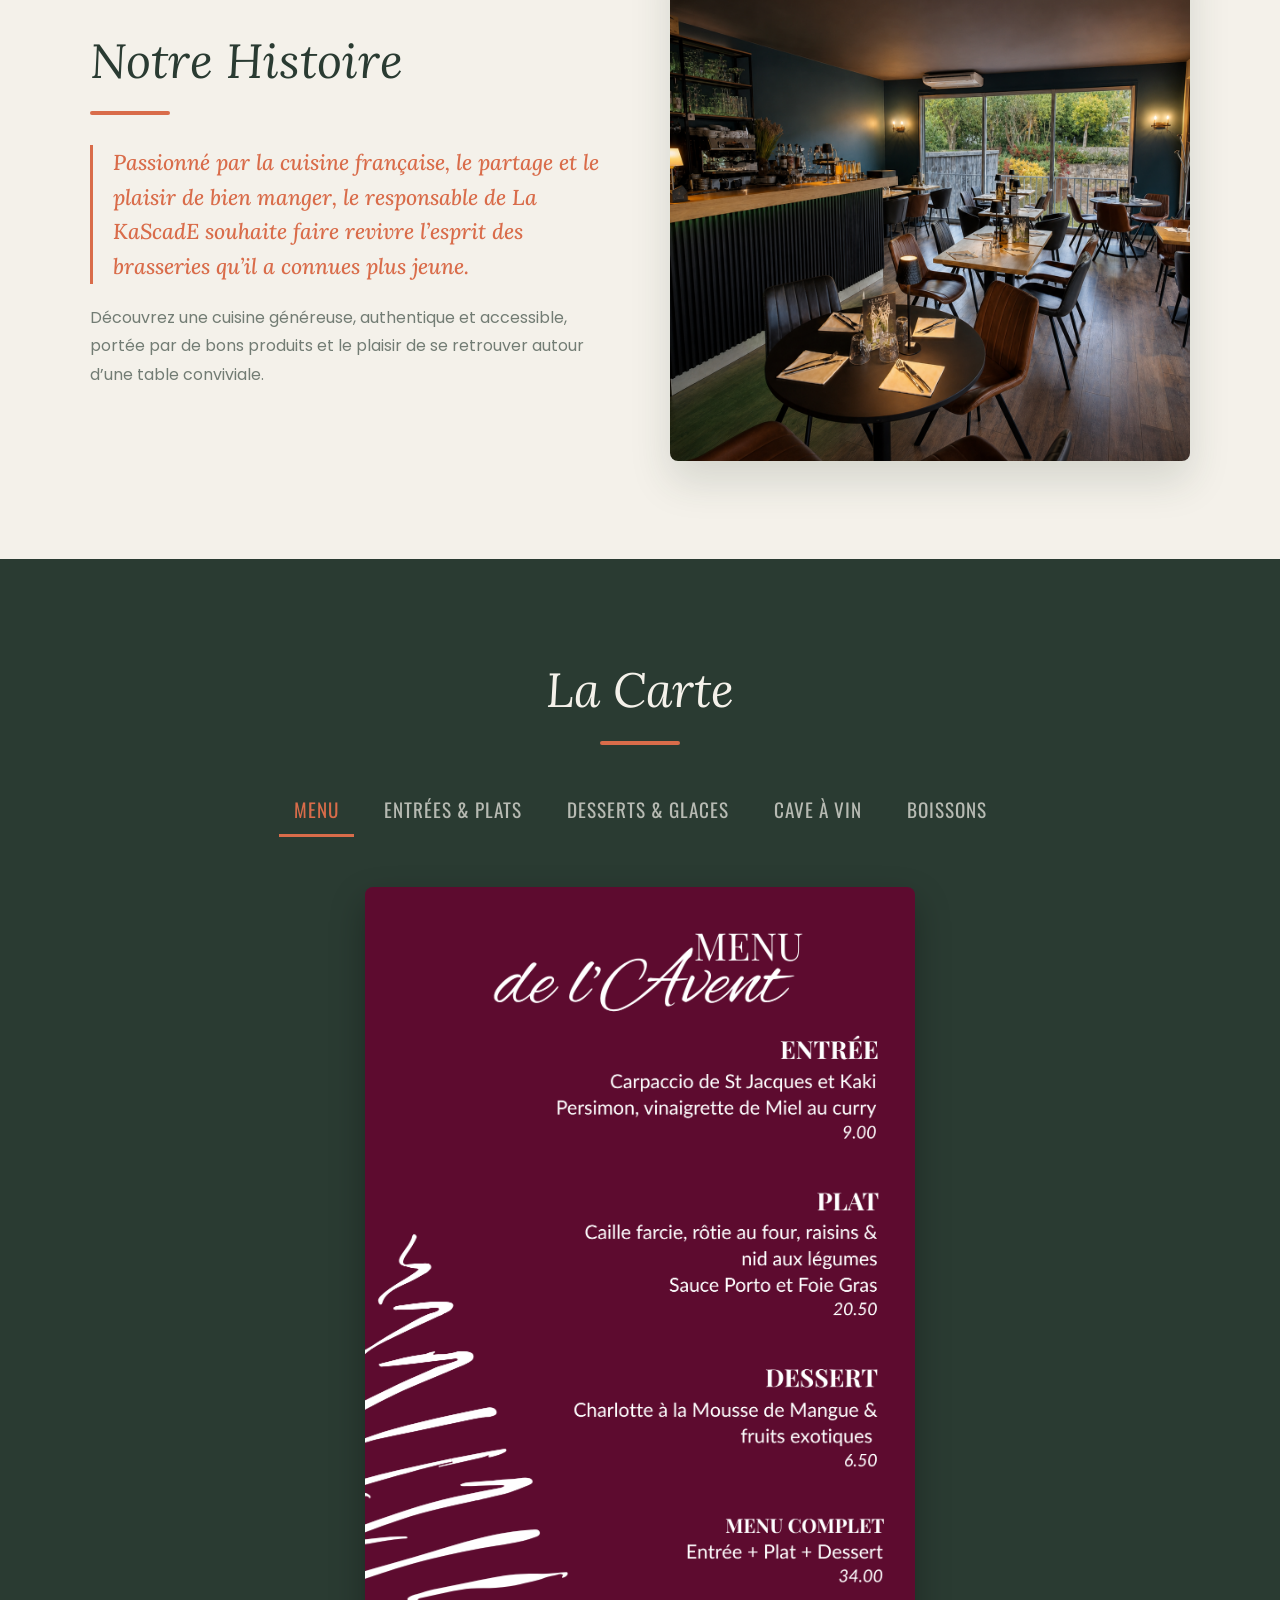
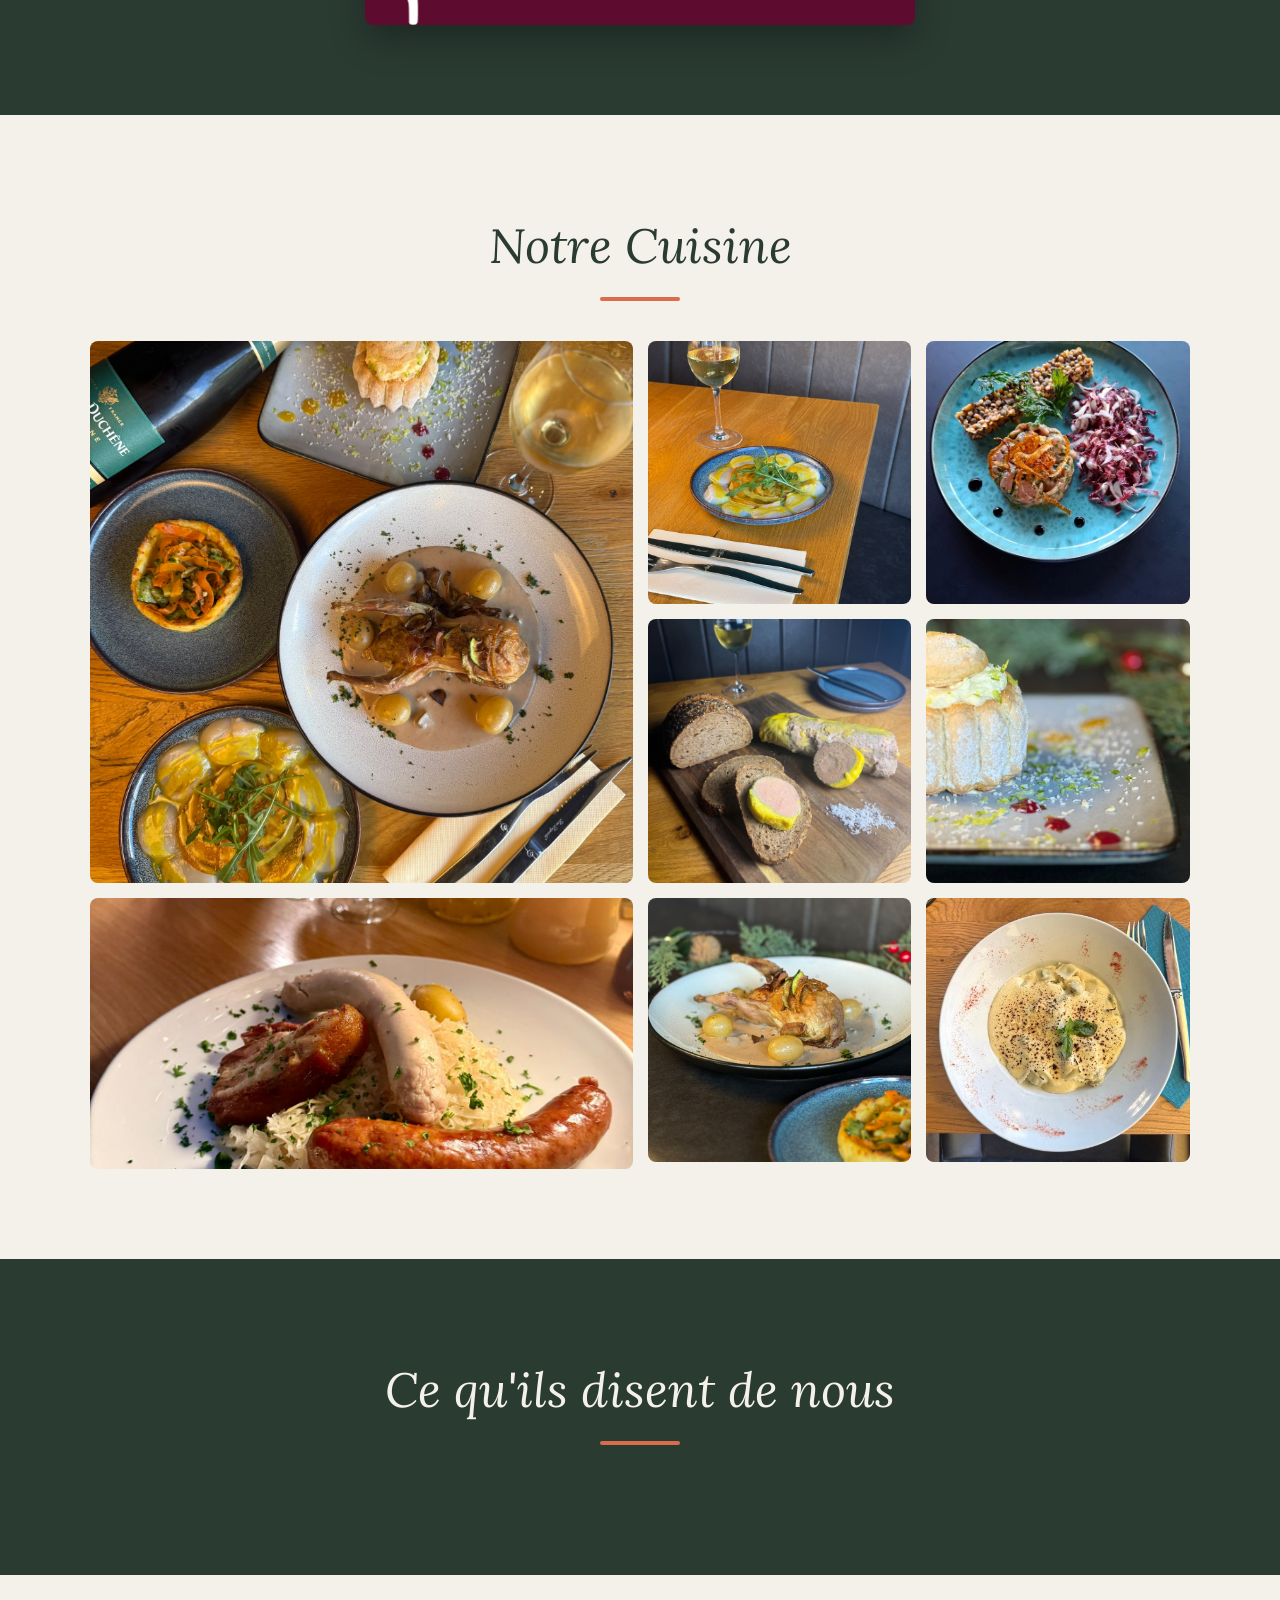
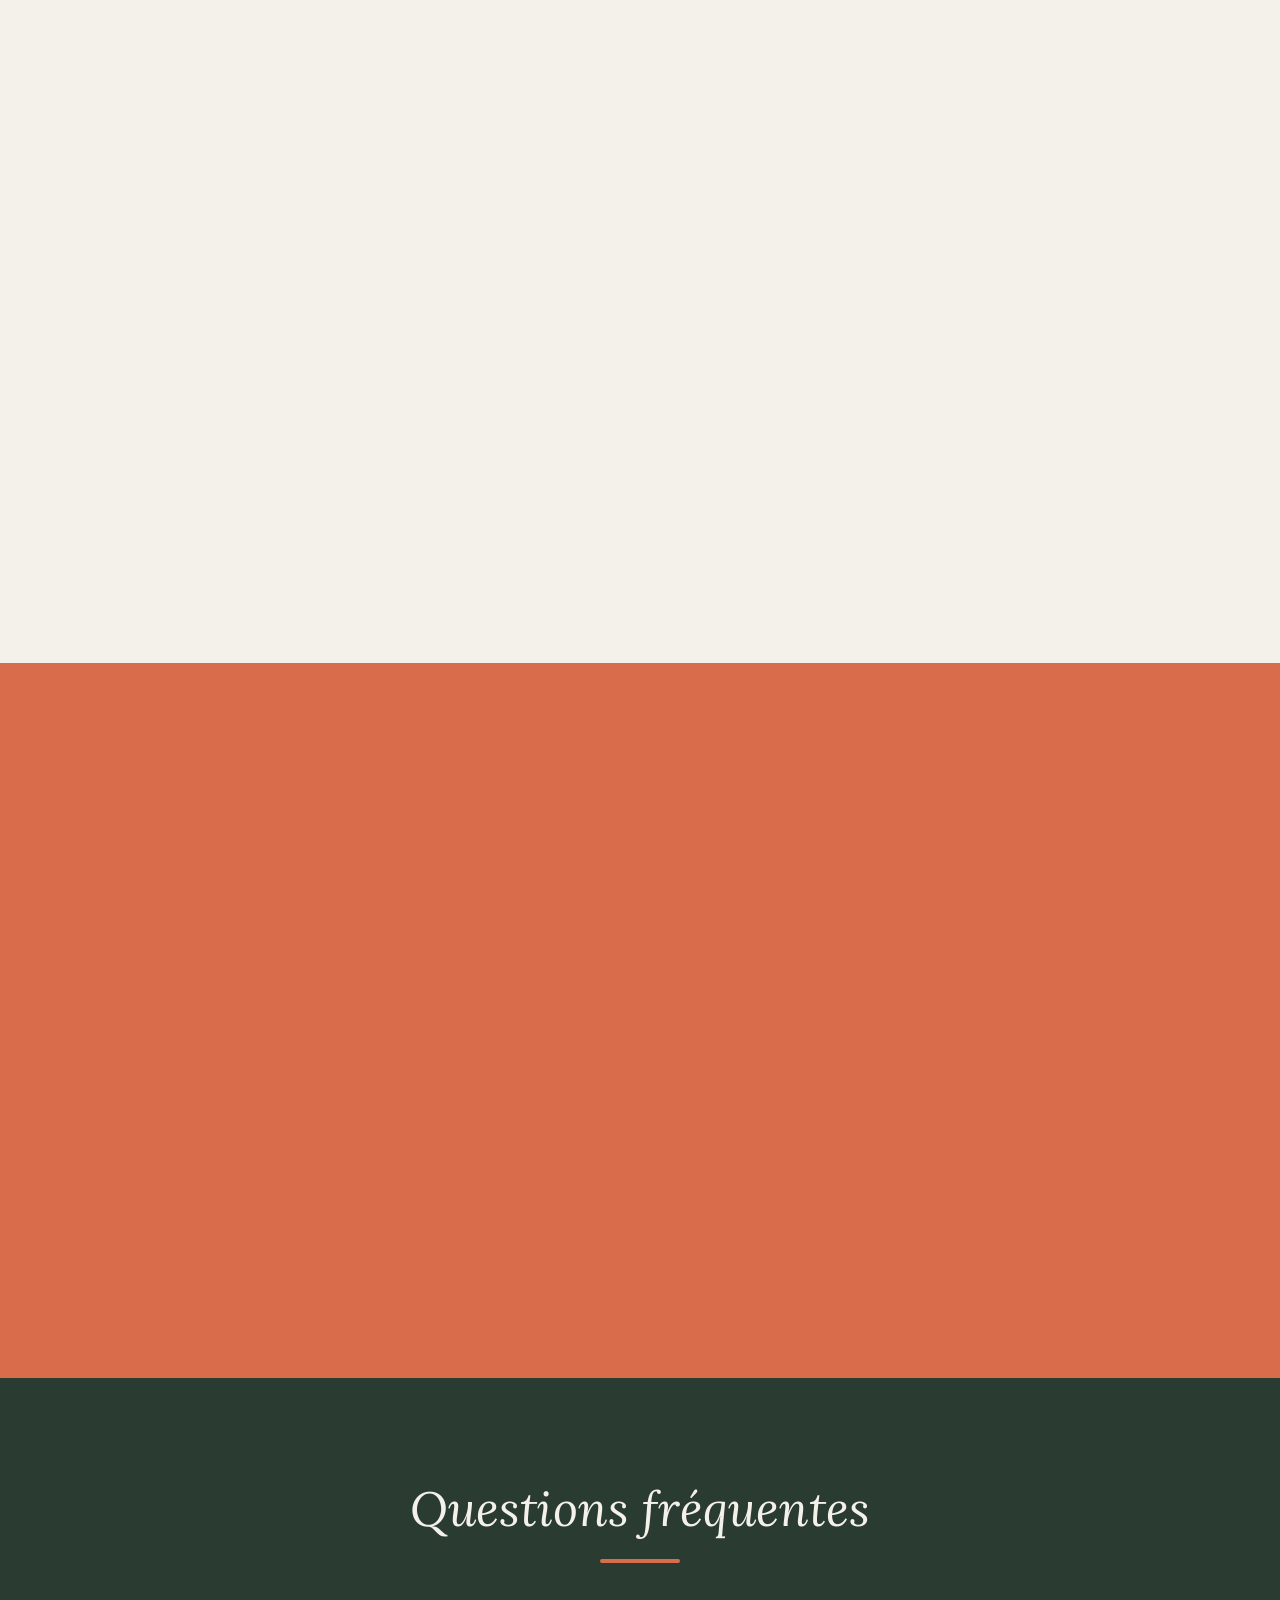
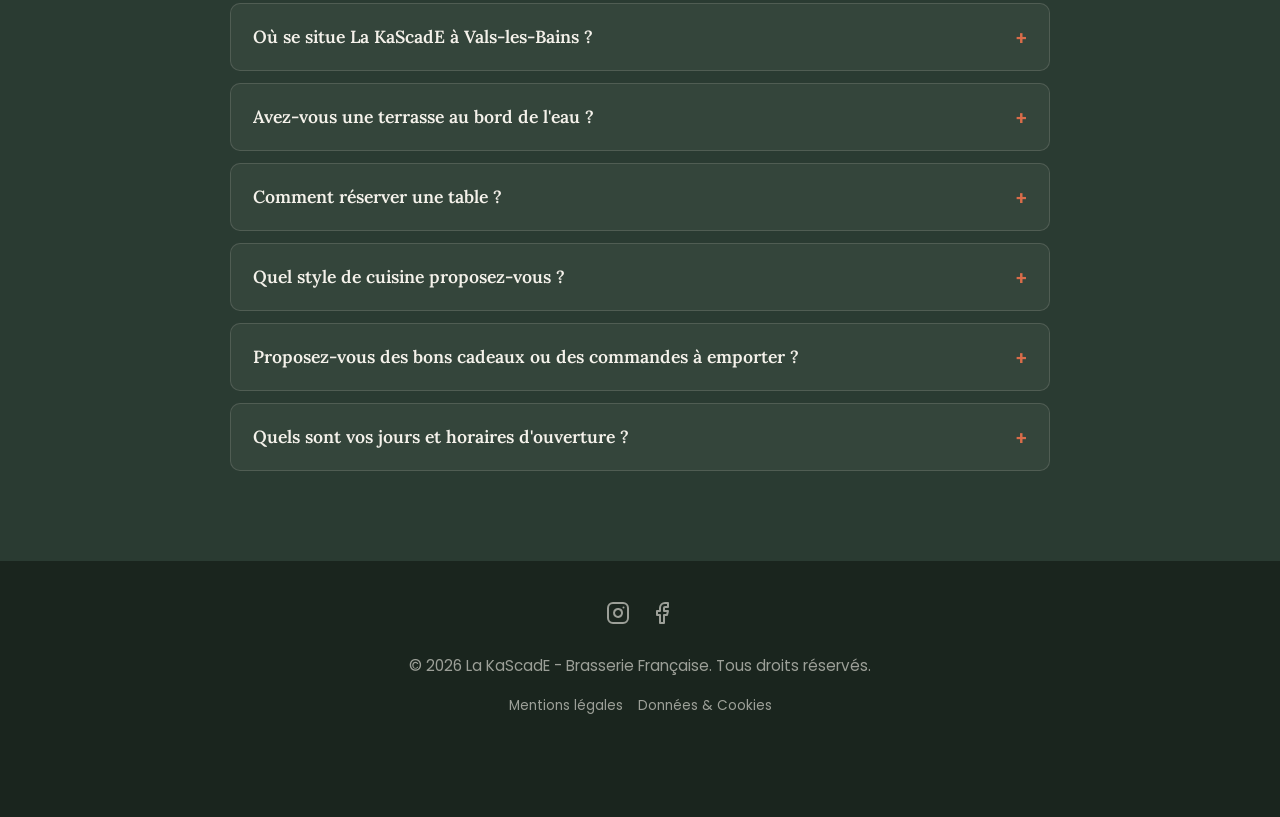
==== commit 3ee88dfb: "Add files via upload" ====
--- a/index.html
+++ b/index.html
@@ -31,7 +31,7 @@
     <link rel="preconnect" href="https://fonts.googleapis.com">
     <link rel="preconnect" href="https://fonts.gstatic.com" crossorigin>
     <link href="https://fonts.googleapis.com/css2?family=Lora:ital,wght@0,400;0,600;1,400&family=Oswald:wght@400;500;700&family=Poppins:wght@300;400;500;600&display=swap" rel="stylesheet">
-    <link rel="stylesheet" href="style.css?v=5">
+    <link rel="stylesheet" href="style.css?v=6">
 
 </script>
 <script type="application/ld+json">
@@ -407,6 +407,8 @@
             <a href="#galerie">Notre Cuisine</a>
             <a href="#avis">Avis clients</a>
             <a href="#contact">Infos & Accès</a>
+<a href="que-faire-vals-les-bains.html">Que faire à Vals ?</a>
+         <a href="#faq">Questions fréquentes</a>
         </div>
     </nav>
 
@@ -528,56 +530,29 @@
         </div>
     </section>
 
-    <!-- SECTION AUTOUR DE LA BRASSERIE -->
-    <section id="autour" class="section bg-light">
-        <div class="container text-center">
-            <h2 class="section-title">Autour de La KaScadE</h2>
-            <div class="divider center"></div>
-            <p style="max-width: 700px; margin: 0 auto;">Profitez de votre venue pour découvrir Vals-les-Bains. Prolongez votre moment de détente aux Thermes, tentez votre chance au Casino, ou flânez dans le parc ombragé à quelques pas de notre terrasse.</p>
-        </div>
-    </section>
-
-  <!-- CARTE CADEAU
-    <section id="cadeau" class="section bg-dark">
-        <div class="container text-center text-light">
-            <h2 class="section-title text-light">Offrir un Bon Repas</h2>
-            <div class="divider center gold"></div>
-            <p style="margin-bottom: 30px;">Faites plaisir à vos proches avec une carte cadeau personnalisée.</p>
-            
-            <div data-fs-success hidden style="padding: 20px; border: 1px solid var(--accent-gold); color: var(--accent-gold); border-radius: 8px; margin: 0 auto; max-width: 600px; font-weight: bold; background: rgba(229, 193, 88, 0.1);">
-                Merci ! Votre demande a bien été envoyée. Nous vous recontacterons très vite pour valider ensemble le bon cadeau.
-            </div>
-
-            <form id="cadeau-form" class="cadeau-form" action="https://formspree.io/f/mqpkgpkl" method="POST">
-                
-                <input type="text" name="nom" placeholder="Votre Nom & Prénom *" required oninvalid="this.setCustomValidity('Veuillez renseigner votre nom pour que nous puissions vous identifier.')" oninput="this.setCustomValidity('')" data-fs-field>
-                
-                <input type="email" name="email" placeholder="Votre Email * (pour valider le bon ensemble)" required oninvalid="this.setCustomValidity('Veuillez renseigner une adresse email valide.')" oninput="this.setCustomValidity('')" data-fs-field>
-                
-                <input type="tel" name="telephone" placeholder="Votre Numéro de Téléphone (Optionnel)" data-fs-field>
-                
-                <input type="text" name="destinataire" placeholder="Nom de la ou des personnes à qui est destiné ce bon *" required oninvalid="this.setCustomValidity('Veuillez indiquer le nom du ou des destinataires.')" oninput="this.setCustomValidity('')" data-fs-field>
-                
-                <textarea name="message" rows="5" placeholder="Ex: Bonjour, nous souhaiterions offrir un repas d'une valeur de 90€ à [Noms]... *" required oninvalid="this.setCustomValidity('Veuillez préciser votre demande (montant souhaité, menu...).')" oninput="this.setCustomValidity('')" data-fs-field></textarea>
-                
-                <button type="submit" class="btn btn-primary" data-fs-submit-btn>Envoyer la demande</button>
-                <p style="font-size: 0.8rem; margin-top: 10px; color: rgba(255,255,255,0.5);">* Champs obligatoires</p>
-                
-            </form>
-        </div>
-    </section>
-
-    <script>
-        window.formspree = window.formspree || function () { (formspree.q = formspree.q || []).push(arguments); };
-        formspree('initForm', { formElement: '#cadeau-form', formId: 'mqpkgpkl' });
-    </script>
-    <script src="https://unpkg.com/@formspree/ajax@1" defer></script>
-
-    <script>
-        window.formspree = window.formspree || function () { (formspree.q = formspree.q || []).push(arguments); };
-        formspree('initForm', { formElement: '#cadeau-form', formId: 'mqpkgpkl' });
-    </script>
-    <script src="https://unpkg.com/@formspree/ajax@1" defer></script> -->
+    <!-- LE CARNET DE VALS (GUIDES LOCAUX) -->
+ <section id="autour" class="section bg-light">
+     <div class="container text-center reveal">
+         <h2 class="section-title">Autour de La KaScadE</h2>
+         <div class="divider center"></div>
+         <p style="max-width: 680px; margin: 0 auto;">Nos idées concrètes pour profiter de Vals-les-Bains et de la vallée de la Volane avant ou après votre passage à table.</p>
+
+         <div class="guide-grid">
+             <a href="que-faire-vals-les-bains.html" class="guide-card">
+                 <span class="guide-tag">Guide local · 1 journée</span>
+                 <h3>Que faire à Vals-les-Bains en une journée ?</h3>
+                 <p>Parc thermal, source intermittente, Thermes, Casino, échappée vers Antraigues et nos conseils pratiques pour tout faire tranquillement.</p>
+                 <span class="guide-link">Lire le guide →</span>
+             </a>
+<a href="thermes-vals-les-bains.html" class="guide-card">
+                    <span class="guide-tag">Thermes & Détente</span>
+                    <h3>Sortie des Thermes : où déjeuner à deux pas ?</h3>
+                    <p>Nos conseils pratiques autour des Thermes de Vals et du Spa Séquoia Redwood pour prolonger la matinée à table sans reprendre la voiture.</p>
+                    <span class="guide-link">Lire le guide →</span>
+                </a>
+         </div>
+     </div>
+ </section>
 
     <section id="contact" class="section bg-gold">
         <div class="container two-columns">
--- a/style.css
+++ b/style.css
@@ -893,4 +893,245 @@
         font-size: 1rem;
         padding: 16px 0;
     }
+}
+
+/* ========================================= */
+/* 📖 LE CARNET DE VALS (MULTI-PAGES)        */
+/* ========================================= */
+.guide-grid {
+    display: grid;
+    grid-template-columns: repeat(auto-fit, minmax(290px, 1fr));
+    gap: 24px;
+    max-width: 960px;
+    margin: 35px auto 0;
+    text-align: left;
+}
+
+.guide-card {
+    background-color: #ffffff;
+    border-radius: 12px;
+    padding: 28px 26px;
+    border: 1px solid rgba(42, 59, 50, 0.1);
+    box-shadow: 0 12px 30px rgba(42, 59, 50, 0.08);
+    display: flex;
+    flex-direction: column;
+    text-decoration: none;
+    color: var(--primary-dark);
+    transition: transform 0.25s ease, box-shadow 0.25s ease, border-color 0.25s ease;
+}
+
+.guide-card:hover {
+    transform: translateY(-4px);
+    border-color: var(--accent-gold);
+    box-shadow: 0 18px 38px rgba(42, 59, 50, 0.14);
+}
+
+.guide-tag {
+    font-family: var(--font-title);
+    text-transform: uppercase;
+    letter-spacing: 1.5px;
+    font-size: 0.78rem;
+    color: var(--accent-gold);
+    margin-bottom: 10px;
+}
+
+.guide-card h3 {
+    font-family: var(--font-subtitle);
+    font-size: 1.45rem;
+    font-weight: 600;
+    line-height: 1.35;
+    margin-bottom: 12px;
+    color: var(--primary-dark);
+}
+
+.guide-card p {
+    font-size: 0.94rem;
+    line-height: 1.65;
+    color: rgba(42, 59, 50, 0.8);
+    margin-bottom: 20px;
+    flex-grow: 1;
+}
+
+.guide-link {
+    font-family: var(--font-title);
+    text-transform: uppercase;
+    letter-spacing: 1px;
+    font-size: 0.9rem;
+    color: var(--accent-gold);
+}
+
+/* --- MISE EN PAGE DES ARTICLES / GUIDES --- */
+.article-back {
+    position: fixed;
+    top: 18px;
+    left: 18px;
+    z-index: 10001;
+    display: inline-flex;
+    align-items: center;
+    gap: 8px;
+    padding: 10px 16px;
+    border-radius: 50px;
+    background-color: rgba(42, 59, 50, 0.88);
+    backdrop-filter: blur(8px);
+    -webkit-backdrop-filter: blur(8px);
+    border: 1px solid rgba(244, 241, 234, 0.25);
+    color: var(--primary-light);
+    text-decoration: none;
+    font-family: var(--font-title);
+    font-size: 0.85rem;
+    letter-spacing: 1px;
+    text-transform: uppercase;
+    box-shadow: 0 8px 20px rgba(0, 0, 0, 0.2);
+    transition: border-color 0.2s ease, color 0.2s ease;
+}
+
+.article-back:hover {
+    border-color: var(--accent-gold);
+    color: var(--accent-gold);
+}
+
+.article-hero {
+    background-color: var(--primary-dark);
+    color: var(--primary-light);
+    padding: 120px 20px 70px;
+    text-align: center;
+    position: relative;
+}
+
+.article-hero .article-kicker {
+    font-family: var(--font-title);
+    text-transform: uppercase;
+    letter-spacing: 2px;
+    font-size: 0.85rem;
+    color: var(--accent-gold);
+    margin-bottom: 14px;
+    display: inline-block;
+}
+
+.article-hero h1 {
+    font-family: var(--font-subtitle);
+    font-style: italic;
+    font-weight: 400;
+    font-size: 3rem;
+    line-height: 1.2;
+    max-width: 820px;
+    margin: 0 auto 20px;
+}
+
+.article-hero .article-lead {
+    max-width: 680px;
+    margin: 0 auto;
+    font-size: 1.05rem;
+    color: rgba(244, 241, 234, 0.82);
+    line-height: 1.75;
+}
+
+.article-body {
+    max-width: 780px;
+    margin: 0 auto;
+    padding: 65px 20px 80px;
+}
+
+.article-body h2 {
+    font-family: var(--font-subtitle);
+    font-style: italic;
+    font-weight: 600;
+    font-size: 1.9rem;
+    color: var(--primary-dark);
+    margin: 45px 0 14px;
+    line-height: 1.3;
+}
+
+.article-body h2:first-of-type {
+    margin-top: 0;
+}
+
+.article-body p {
+    font-size: 1rem;
+    line-height: 1.8;
+    color: rgba(42, 59, 50, 0.88);
+    margin-bottom: 18px;
+}
+
+.article-body ul {
+    margin: 0 0 22px 20px;
+    color: rgba(42, 59, 50, 0.88);
+}
+
+.article-body li {
+    margin-bottom: 10px;
+    line-height: 1.7;
+}
+
+.tip-box {
+    background-color: #ffffff;
+    border-left: 4px solid var(--accent-gold);
+    border-radius: 0 10px 10px 0;
+    padding: 20px 22px;
+    margin: 26px 0;
+    box-shadow: 0 8px 22px rgba(42, 59, 50, 0.06);
+}
+
+.tip-box strong {
+    display: block;
+    font-family: var(--font-title);
+    text-transform: uppercase;
+    letter-spacing: 1px;
+    font-size: 0.9rem;
+    color: var(--accent-gold);
+    margin-bottom: 6px;
+}
+
+.article-cta-box {
+    background-color: var(--primary-dark);
+    color: var(--primary-light);
+    border-radius: 12px;
+    padding: 34px 28px;
+    margin-top: 50px;
+    text-align: center;
+    border-top: 4px solid var(--accent-gold);
+}
+
+.article-cta-box h3 {
+    font-family: var(--font-subtitle);
+    font-style: italic;
+    font-size: 1.7rem;
+    font-weight: 400;
+    margin-bottom: 12px;
+}
+
+.article-cta-box p {
+    color: rgba(244, 241, 234, 0.85);
+    margin-bottom: 22px;
+}
+
+.article-cta-actions {
+    display: flex;
+    justify-content: center;
+    gap: 12px;
+    flex-wrap: wrap;
+}
+
+@media (max-width: 768px) {
+    .article-back {
+        top: 14px;
+        left: 14px;
+        padding: 9px 13px;
+        font-size: 0.78rem;
+    }
+    .article-hero {
+        padding: 100px 18px 50px;
+    }
+    .article-hero h1 {
+        font-size: 2.1rem;
+    }
+    .article-body {
+        padding: 45px 18px 65px;
+    }
+    .article-body h2 {
+        font-size: 1.55rem;
+    }
+    .article-cta-box {
+        padding: 26px 20px;
+    }
 }
